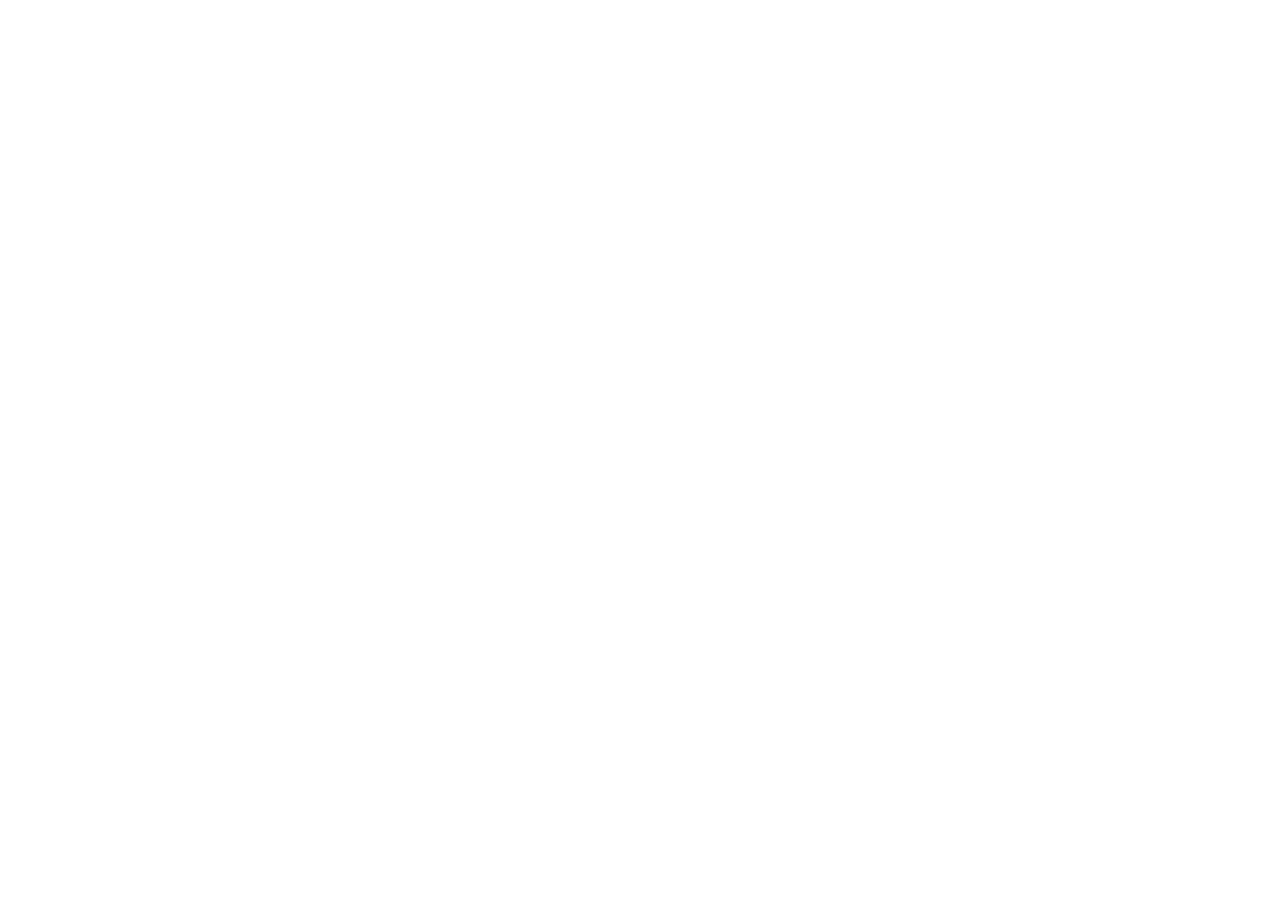
==== index.html @ ca3ecd58 "add index.html" ====
<!DOCTYPE html>
<html lang="ru">
<head>
    <meta charset="UTF-8">
    <meta http-equiv="X-UA-Compatible" content="IE=edge">
    <meta name="viewport" content="width=device-width, initial-scale=1.0">
    <title>Финальный проект</title>
</head>
<body>
    
</body>
</html>
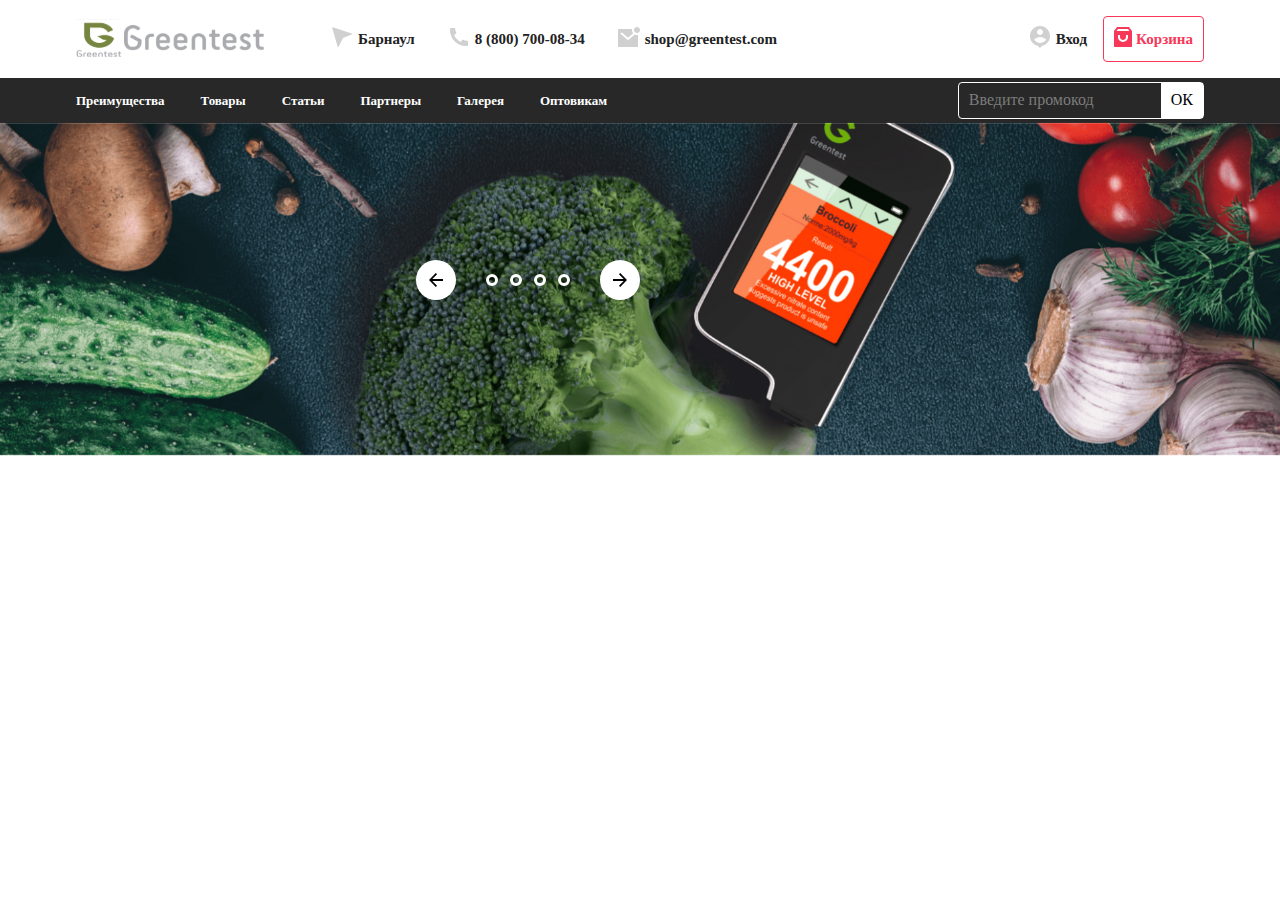
==== commit 1b351399: "create header, navbar and slider.added swaiper and normalize.css" ====
--- a/index.html
+++ b/index.html
@@ -1,12 +1,113 @@
 <!DOCTYPE html>
 <html lang="ru">
-<head>
-    <meta charset="UTF-8">
-    <meta http-equiv="X-UA-Compatible" content="IE=edge">
-    <meta name="viewport" content="width=device-width, initial-scale=1.0">
-    <title>Финальный проект</title>
-</head>
-<body>
-    
-</body>
+    <head>
+        <meta charset="UTF-8">
+        <meta http-equiv="X-UA-Compatible" content="IE=edge">
+        <meta name="viewport" content="width=device-width, initial-scale=1.0">
+        <title>Финальный проект</title>
+        <link rel="preconnect" href="https://fonts.googleapis.com">
+        <link rel="preconnect" href="https://fonts.gstatic.com" crossorigin>
+        <link href="https://fonts.googleapis.com/css2?family=Roboto&display=swap" rel="stylesheet">
+        <link rel="stylesheet" href="css/normalize.css">
+        <link rel="stylesheet" href="css/style.css">
+        <link rel="stylesheet" href="https://unpkg.com/swiper@8/swiper-bundle.min.css"/>
+    </head>
+    <body>
+        <header class="header">
+            <div class="container">
+                <div class="header__wrapper">
+                    <img src="/images/logo.svg" alt="logo" class="header__logo">
+                    <div class="contacts">
+                        <a href="#" class="location">
+                            <div class="location__box">
+                                <img src="/images/location-arrow.svg" alt="arrow" class="location__logo">
+                            </div>
+                            <p class="location__text">Барнаул</p>
+                        </a>
+                        <a href="tel:+78007000834" class="call">
+                            <div class="call__box">
+                                <img src="./images/phone.svg" alt="phone" class="call__logo">
+                            </div>
+                            <p class="call__text">8 (800) 700-08-34</p>
+                        </a>
+                        <a href="mailto:shop@greentest.com" class="mail">
+                            <div class="mail__box">
+                                <img src="/images/mail.svg" alt="mail" class="mail__logo">
+                            </div>
+                            <p class="mail__text">shop@greentest.com</p>
+                        </a>
+                    </div>
+                    <div class="header__inlet">
+                        <a href="#" class="header__login">
+                            <div class="header__box">
+                                <img src="/images/login.svg" alt="login" class="header__login-logo">
+                            </div>
+                            <p class="header__login-text">Вход</p>
+                        </a>
+                        <a href="#" class="header__basket">
+                            <div class="header__box">
+                                <img src="/images/basket.svg" alt="basket" class="header__basket-logo">
+                            </div>
+                            <p class="header__basket-text">Корзина</p>
+                        </a>
+                    </div>
+                </div>
+            </div>
+        </header>
+        <section class="navbar">
+            <div class="container">
+                <div class="navbar__wrapper">
+                    <div class="menu">
+                        <a href="#" class="menu__item">Преимущества</a>
+                        <a href="#" class="menu__item">Товары</a>
+                        <a href="#" class="menu__item">Статьи</a>
+                        <a href="#" class="menu__item">Партнеры</a>
+                        <a href="#" class="menu__item">Галерея</a>
+                        <a href="#" class="menu__item">Оптовикам</a>
+                    </div>
+                    <div class="promo">
+                        <input class="promo__input" name="promo" type="text" value="Введите промокод">
+                        <input class="promo__btn" name="ok" type="submit" value="ОК">
+                    </div>
+                </div>
+            </div>
+        </section>
+        <div class="slider swiper-container">
+            <div class="swiper-wrapper">
+                <div class="swiper-slide">
+                    <div class="slider__wrap">
+                        <img src="/pictures/slider1.jpg" alt="">
+                    </div>
+                </div>
+                <div class="swiper-slide">
+                    <div class="slider__wrap">
+                        <img src="/pictures/slider2.jpg" alt="">
+                    </div>
+                </div>
+                <div class="swiper-slide">
+                    <div class="slider__wrap">
+                        <img src="/pictures/slider3.jpg" alt="">
+                    </div>
+                </div>
+            </div>
+            <div class="slider__btn">
+                <div class="slider__btn-prev">
+                    <svg width="14" height="14" viewBox="0 0 14 14" fill="none" xmlns="http://www.w3.org/2000/svg">
+                    <path d="M3.3495 6.10003L8.043 1.27256L6.80575 0L0 7L6.80575 14L8.043 12.7274L3.3495 7.89997H14V6.10003H3.3495Z" fill="black"/>
+                    </svg>  
+                </div>
+                <div class="slider__position"></div>
+                <div class="slider__position"></div>
+                <div class="slider__position"></div>
+                <div class="slider__position"></div>
+                <div class="slider__btn-next">
+                    <svg width="14" height="14" viewBox="0 0 14 14" fill="none" xmlns="http://www.w3.org/2000/svg">
+                    <path d="M10.6505 6.10003L5.957 1.27256L7.19425 0L14 7L7.19425 14L5.957 12.7274L10.6505 7.89997H0V6.10003H10.6505Z" fill="black"/>
+                    </svg>   
+                </div>
+            </div> 
+        </div>
+        <script src="https://unpkg.com/swiper@8/swiper-bundle.min.js"></script>
+        <script src="js/script.js"></script>
+    </body>
 </html>--- a/css/style.css
+++ b/css/style.css
@@ -0,0 +1,261 @@
+*, ::after {
+  margin: 0;
+  padding: 0;
+  border: 0;
+  -webkit-box-sizing: border-box;
+          box-sizing: border-box;
+  list-style: none;
+  text-decoration: none;
+}
+
+body {
+  font-family: 'Open Sans';
+  max-width: 100%;
+}
+
+.container {
+  max-width: 1128px;
+  margin: 0 auto;
+}
+
+.header {
+  padding: 16px 0;
+}
+
+.header__wrapper {
+  display: -webkit-box;
+  display: -ms-flexbox;
+  display: flex;
+}
+
+.header__logo {
+  margin-right: 64px;
+}
+
+.header__inlet {
+  display: -webkit-box;
+  display: -ms-flexbox;
+  display: flex;
+  margin-left: auto;
+}
+
+.header__login {
+  margin-right: 16px;
+  display: -webkit-box;
+  display: -ms-flexbox;
+  display: flex;
+  -webkit-box-align: center;
+      -ms-flex-align: center;
+          align-items: center;
+}
+
+.header__basket {
+  padding: 10px;
+  display: -webkit-box;
+  display: -ms-flexbox;
+  display: flex;
+  -webkit-box-align: center;
+      -ms-flex-align: center;
+          align-items: center;
+  border: 1px solid #F73859;
+  border-radius: 4px;
+}
+
+.header__box {
+  margin-right: 4px;
+}
+
+.header__login-text {
+  font-size: 15px;
+  font-weight: 600;
+  line-height: 20px;
+  color: #222222;
+}
+
+.header__basket-text {
+  font-size: 15px;
+  font-weight: 600;
+  line-height: 20px;
+  color: #F73859;
+}
+
+.contacts {
+  display: -webkit-box;
+  display: -ms-flexbox;
+  display: flex;
+}
+
+.location {
+  display: -webkit-box;
+  display: -ms-flexbox;
+  display: flex;
+  -webkit-box-align: center;
+      -ms-flex-align: center;
+          align-items: center;
+}
+
+.location__box {
+  margin-right: 4px;
+}
+
+.location__text {
+  font-size: 15px;
+  font-weight: 600;
+  line-height: 20px;
+  color: #222222;
+}
+
+.call {
+  margin-left: 32px;
+  display: -webkit-box;
+  display: -ms-flexbox;
+  display: flex;
+  -webkit-box-align: center;
+      -ms-flex-align: center;
+          align-items: center;
+}
+
+.call__box {
+  margin-right: 4px;
+}
+
+.call__text {
+  font-size: 15px;
+  font-weight: 600;
+  line-height: 20px;
+  color: #222222;
+}
+
+.mail {
+  margin-left: 32px;
+  display: -webkit-box;
+  display: -ms-flexbox;
+  display: flex;
+  -webkit-box-align: center;
+      -ms-flex-align: center;
+          align-items: center;
+}
+
+.mail__box {
+  margin-right: 4px;
+}
+
+.mail__text {
+  font-size: 15px;
+  font-weight: 600;
+  line-height: 20px;
+  color: #222222;
+}
+
+.navbar {
+  padding: 4px 0;
+  background-color: #282828;
+}
+
+.navbar__wrapper {
+  display: -webkit-box;
+  display: -ms-flexbox;
+  display: flex;
+  -webkit-box-pack: justify;
+      -ms-flex-pack: justify;
+          justify-content: space-between;
+  -webkit-box-align: center;
+      -ms-flex-align: center;
+          align-items: center;
+}
+
+.menu__item {
+  margin-right: 32px;
+  font-size: 13px;
+  font-weight: 600;
+  line-height: 16px;
+  color: #FFFFFF;
+}
+
+.promo {
+  border: 1px solid #FFFFFF;
+  border-radius: 4px;
+}
+
+.promo__input {
+  padding: 8px 10px;
+  width: 198px;
+  color: #7C7C7C;
+  background-color: transparent;
+}
+
+.promo__btn {
+  padding: 8px 10px;
+  background-color: #FFFFFF;
+  cursor: pointer;
+}
+
+.slider__wrap {
+  height: 496px;
+  text-align: center;
+  position: relative;
+  z-index: 1;
+}
+
+.slider__wrap img {
+  max-width: 100%;
+  max-height: 100%;
+}
+
+.slider__btn {
+  position: absolute;
+  display: -webkit-box;
+  display: -ms-flexbox;
+  display: flex;
+  right: 50%;
+  bottom: 600px;
+  z-index: 2;
+  -webkit-box-align: center;
+      -ms-flex-align: center;
+          align-items: center;
+}
+
+.slider__position {
+  width: 12px;
+  height: 12px;
+  margin: 0 6px;
+  border-radius: 50px;
+  border: 3px solid #FFFFFF;
+}
+
+.slider__btn-prev {
+  margin-right: 24px;
+  width: 40px;
+  height: 40px;
+  background-color: #FFFFFF;
+  border-radius: 50px;
+  display: -webkit-box;
+  display: -ms-flexbox;
+  display: flex;
+  -webkit-box-pack: center;
+      -ms-flex-pack: center;
+          justify-content: center;
+  -webkit-box-align: center;
+      -ms-flex-align: center;
+          align-items: center;
+  cursor: pointer;
+}
+
+.slider__btn-next {
+  margin-left: 24px;
+  width: 40px;
+  height: 40px;
+  background-color: #FFFFFF;
+  border-radius: 50px;
+  display: -webkit-box;
+  display: -ms-flexbox;
+  display: flex;
+  -webkit-box-pack: center;
+      -ms-flex-pack: center;
+          justify-content: center;
+  -webkit-box-align: center;
+      -ms-flex-align: center;
+          align-items: center;
+  cursor: pointer;
+}
+/*# sourceMappingURL=style.css.map */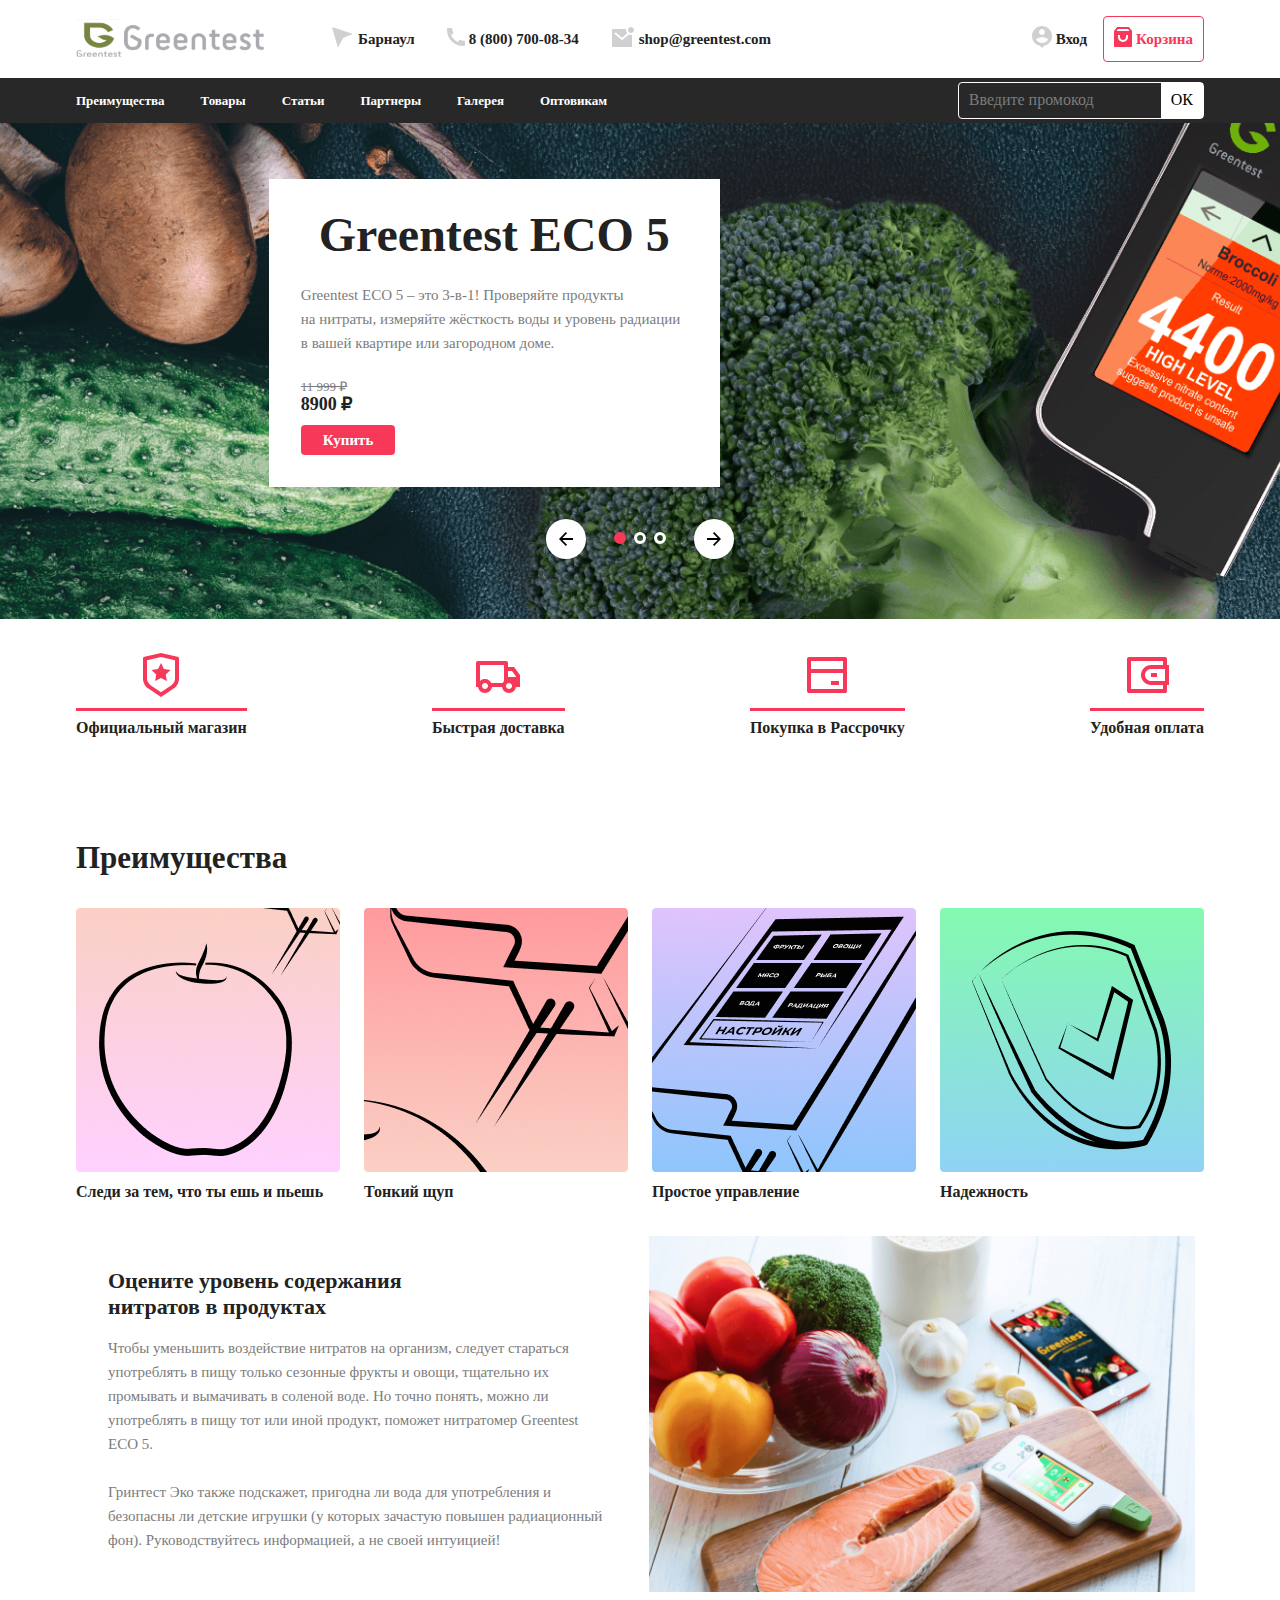
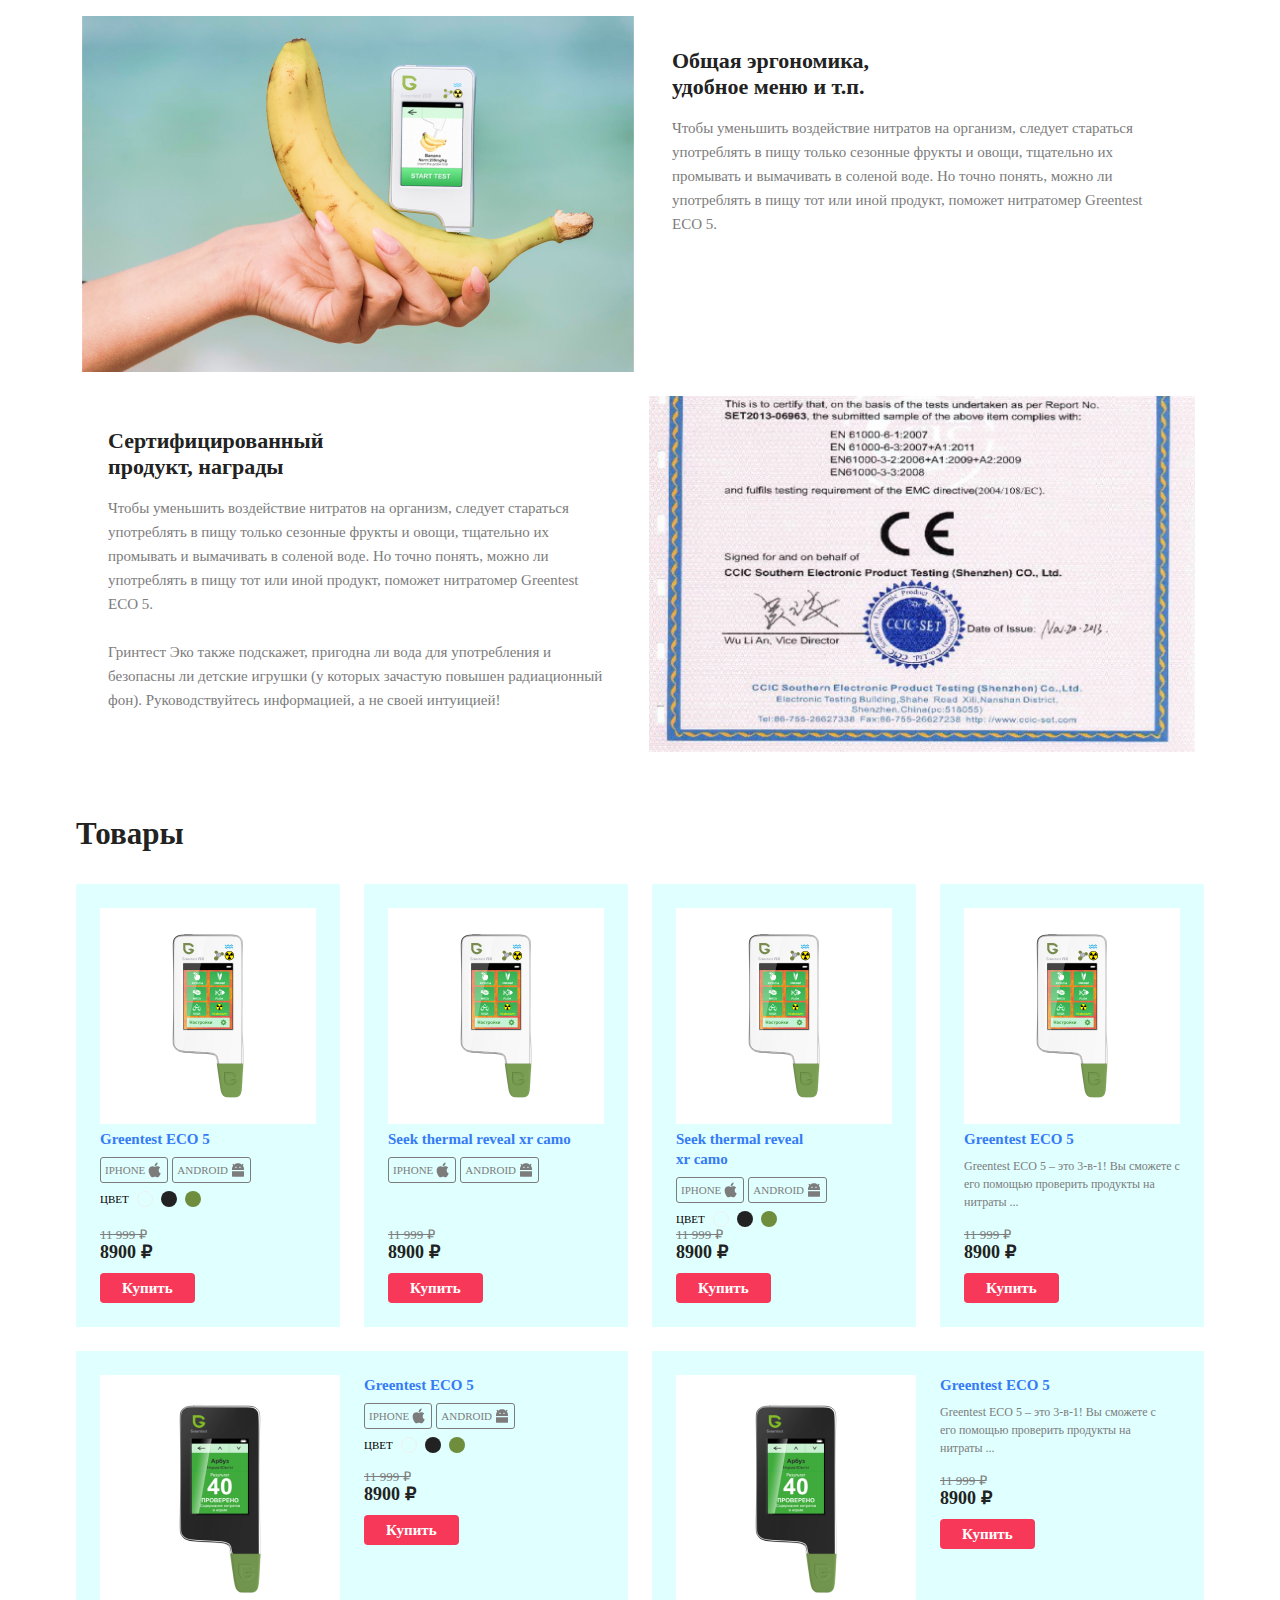
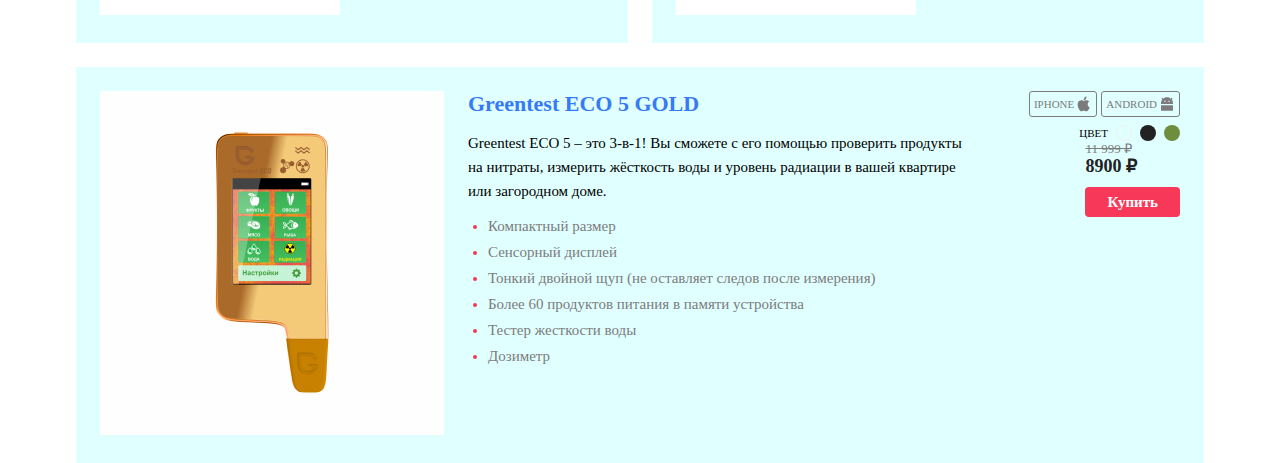
==== commit 7ece2f9c: "complite card product" ====
--- a/index.html
+++ b/index.html
@@ -9,70 +9,158 @@
         <link rel="preconnect" href="https://fonts.gstatic.com" crossorigin>
         <link href="https://fonts.googleapis.com/css2?family=Roboto&display=swap" rel="stylesheet">
         <link rel="stylesheet" href="css/normalize.css">
+        <link rel="stylesheet" href="https://unpkg.com/swiper@8/swiper-bundle.min.css"/>
         <link rel="stylesheet" href="css/style.css">
-        <link rel="stylesheet" href="https://unpkg.com/swiper@8/swiper-bundle.min.css"/>
     </head>
     <body>
         <header class="header">
-            <div class="container">
-                <div class="header__wrapper">
-                    <img src="/images/logo.svg" alt="logo" class="header__logo">
-                    <div class="contacts">
-                        <a href="#" class="location">
-                            <div class="location__box">
-                                <img src="/images/location-arrow.svg" alt="arrow" class="location__logo">
-                            </div>
-                            <p class="location__text">Барнаул</p>
-                        </a>
-                        <a href="tel:+78007000834" class="call">
-                            <div class="call__box">
-                                <img src="./images/phone.svg" alt="phone" class="call__logo">
-                            </div>
-                            <p class="call__text">8 (800) 700-08-34</p>
-                        </a>
-                        <a href="mailto:shop@greentest.com" class="mail">
-                            <div class="mail__box">
-                                <img src="/images/mail.svg" alt="mail" class="mail__logo">
-                            </div>
-                            <p class="mail__text">shop@greentest.com</p>
-                        </a>
-                    </div>
-                    <div class="header__inlet">
-                        <a href="#" class="header__login">
-                            <div class="header__box">
-                                <img src="/images/login.svg" alt="login" class="header__login-logo">
-                            </div>
-                            <p class="header__login-text">Вход</p>
-                        </a>
-                        <a href="#" class="header__basket">
-                            <div class="header__box">
-                                <img src="/images/basket.svg" alt="basket" class="header__basket-logo">
-                            </div>
-                            <p class="header__basket-text">Корзина</p>
-                        </a>
-                    </div>
-                </div>
-            </div>
+            <header class="header-desktop">
+                <div class="container">
+                    <div class="header-desktop__wrapper">
+                        <img src="/images/logo.svg" alt="logo" class="header-desktop__logo">
+                        <div class="contacts">
+                            <a href="#" class="location">
+                                <div class="location__box">
+                                    <svg width="24" height="24" viewBox="0 0 24 24" fill="none" xmlns="http://www.w3.org/2000/svg">
+                                        <path d="M2.89986 2.30005L21.7049 8.56805C21.8022 8.60031 21.8873 8.66172 21.9485 8.74395C22.0098 8.82618 22.0443 8.92526 22.0473 9.02775C22.0504 9.13025 22.0218 9.23121 21.9656 9.31694C21.9093 9.40268 21.8281 9.46904 21.7329 9.50705L12.9999 13L8.57486 21.85C8.52983 21.9402 8.45863 22.0146 8.37058 22.0635C8.28254 22.1125 8.18176 22.1337 8.08145 22.1244C7.98113 22.1151 7.88597 22.0758 7.80842 22.0114C7.73087 21.9471 7.67456 21.8609 7.64686 21.764L2.25986 2.91105C2.2349 2.82346 2.23435 2.73073 2.25824 2.64285C2.28214 2.55497 2.32959 2.47528 2.39546 2.4124C2.46133 2.34951 2.54313 2.30581 2.63202 2.28601C2.72091 2.26621 2.81352 2.27106 2.89986 2.30005Z" fill="#D0D0D0"/>
+                                    </svg>                                        
+                                </div>
+                                <p class="location__text">Барнаул</p>
+                            </a>
+                            <a href="tel:+78007000834" class="call">
+                                <div class="call__box">
+                                    <svg width="18" height="18" viewBox="0 0 18 18" fill="none" xmlns="http://www.w3.org/2000/svg">
+                                        <path d="M18 13.42V16.956C18.0001 17.2092 17.9042 17.453 17.7316 17.6382C17.559 17.8234 17.3226 17.9363 17.07 17.954C16.633 17.984 16.276 18 16 18C7.163 18 0 10.837 0 2C0 1.724 0.015 1.367 0.046 0.93C0.0637224 0.677444 0.176581 0.441011 0.361804 0.268409C0.547026 0.0958068 0.790823 -0.000114433 1.044 2.56579e-07H4.58C4.70404 -0.000125334 4.8237 0.045859 4.91573 0.12902C5.00776 0.212182 5.0656 0.326583 5.078 0.45C5.101 0.68 5.122 0.863 5.142 1.002C5.34073 2.38892 5.748 3.73783 6.35 5.003C6.445 5.203 6.383 5.442 6.203 5.57L4.045 7.112C5.36445 10.1865 7.81455 12.6365 10.889 13.956L12.429 11.802C12.4919 11.714 12.5838 11.6509 12.6885 11.6237C12.7932 11.5964 12.9042 11.6068 13.002 11.653C14.267 12.2539 15.6156 12.6601 17.002 12.858C17.141 12.878 17.324 12.9 17.552 12.922C17.6752 12.9346 17.7894 12.9926 17.8724 13.0846C17.9553 13.1766 18.0012 13.2961 18.001 13.42H18Z" fill="#D0D0D0"/>
+                                    </svg>
+                                </div>
+                                <p class="call__text">8 (800) 700-08-34</p>
+                            </a>
+                            <a href="mailto:shop@greentest.com" class="mail">
+                                <div class="mail__box">
+                                    <svg width="24" height="24" viewBox="0 0 24 24" fill="none" xmlns="http://www.w3.org/2000/svg">
+                                        <path d="M17.803 9.493C18.795 9.97613 19.9186 10.1192 21 9.9V21C21 21.2652 20.8946 21.5196 20.7071 21.7071C20.5196 21.8946 20.2652 22 20 22H2C1.73478 22 1.48043 21.8946 1.29289 21.7071C1.10536 21.5196 1 21.2652 1 21V5C1 4.73478 1.10536 4.48043 1.29289 4.29289C1.48043 4.10536 1.73478 4 2 4H15.1C15.034 4.323 15 4.658 15 5C14.9983 6.18805 15.4215 7.33756 16.193 8.241L11.061 12.683L4.647 7.238L3.353 8.762L11.073 15.317L17.803 9.493ZM20 8C19.606 8 19.2159 7.9224 18.8519 7.77164C18.488 7.62087 18.1573 7.3999 17.8787 7.12132C17.6001 6.84274 17.3791 6.51203 17.2284 6.14805C17.0776 5.78407 17 5.39397 17 5C17 4.60603 17.0776 4.21593 17.2284 3.85195C17.3791 3.48797 17.6001 3.15726 17.8787 2.87868C18.1573 2.6001 18.488 2.37913 18.8519 2.22836C19.2159 2.0776 19.606 2 20 2C20.7956 2 21.5587 2.31607 22.1213 2.87868C22.6839 3.44129 23 4.20435 23 5C23 5.79565 22.6839 6.55871 22.1213 7.12132C21.5587 7.68393 20.7956 8 20 8Z" fill="#D0D0D0"/>
+                                    </svg>                                        
+                                </div>
+                                <p class="mail__text">shop@greentest.com</p>
+                            </a>
+                        </div>
+                        <div class="header-desktop__inlet">
+                            <a href="#" class="header-desktop__login">
+                                <div class="header-desktop__box">
+                                    <svg width="20" height="22" viewBox="0 0 20 22" fill="none" xmlns="http://www.w3.org/2000/svg">
+                                        <path d="M12.256 19.744L10 22L7.744 19.744C3.31 18.72 0 14.744 0 10C0 4.48 4.48 0 10 0C15.52 0 20 4.48 20 10C20 14.744 16.69 18.72 12.256 19.744ZM4.023 13.416C5.491 15.606 7.695 17 10.16 17C12.624 17 14.829 15.607 16.296 13.416C14.6317 11.8606 12.4379 10.9968 10.16 11C7.88171 10.9966 5.68751 11.8604 4.023 13.416ZM10 9C10.7956 9 11.5587 8.68393 12.1213 8.12132C12.6839 7.55871 13 6.79565 13 6C13 5.20435 12.6839 4.44129 12.1213 3.87868C11.5587 3.31607 10.7956 3 10 3C9.20435 3 8.44129 3.31607 7.87868 3.87868C7.31607 4.44129 7 5.20435 7 6C7 6.79565 7.31607 7.55871 7.87868 8.12132C8.44129 8.68393 9.20435 9 10 9Z" fill="#D0D0D0"/>
+                                    </svg>                                        
+                                </div>
+                                <p class="header-desktop__login-text">Вход</p>
+                            </a>
+                            <a href="#" class="header-desktop__basket">
+                                <div class="header-desktop__box">
+                                    <svg width="18" height="20" viewBox="0 0 18 20" fill="none" xmlns="http://www.w3.org/2000/svg">
+                                        <path d="M3.5 0H14.5C14.6552 0 14.8084 0.036145 14.9472 0.105573C15.0861 0.175 15.2069 0.275804 15.3 0.4L18 4V19C18 19.2652 17.8946 19.5196 17.7071 19.7071C17.5196 19.8946 17.2652 20 17 20H1C0.734784 20 0.48043 19.8946 0.292893 19.7071C0.105357 19.5196 0 19.2652 0 19V4L2.7 0.4C2.79315 0.275804 2.91393 0.175 3.05279 0.105573C3.19164 0.036145 3.34475 0 3.5 0ZM15.5 4L14 2H4L2.5 4H15.5ZM6 8H4V10C4 11.3261 4.52678 12.5979 5.46447 13.5355C6.40215 14.4732 7.67392 15 9 15C10.3261 15 11.5979 14.4732 12.5355 13.5355C13.4732 12.5979 14 11.3261 14 10V8H12V10C12 10.7956 11.6839 11.5587 11.1213 12.1213C10.5587 12.6839 9.79565 13 9 13C8.20435 13 7.44129 12.6839 6.87868 12.1213C6.31607 11.5587 6 10.7956 6 10V8Z" fill="#F73859"/>
+                                    </svg>                                        
+                                </div>
+                                <p class="header-desktop__basket-text">Корзина</p>
+                            </a>
+                        </div>
+                    </div>
+                </div>
+            </header>
+            <header class="header-mobile">
+                <div class="container-mobile">
+                    <div class="header-mobile__wrapper">
+                        <div class="header-mobile__logo-wrap">
+                            <a href="#" class="burger-mobile menu-btn">
+                                <img src="/images/burger.svg" alt="burger" class="burger-mobile__img">
+                            </a>
+                            <img src="/images/logo.svg" alt="logo" class="header-mobile__logo">
+                        </div>
+                        <div class="header-mobile__inlet">
+                            <a href="#" class="header-mobile__login">
+                                <div class="header-mobile__box">
+                                    <img src="/images/login.svg" alt="login" class="header-mobile__login-logo">
+                                </div>
+                            </a>
+                            <a href="#" class="header-mobile__basket">
+                                <div class="header-mobile__box">
+                                    <svg width="18" height="20" viewBox="0 0 18 20" fill="none" xmlns="http://www.w3.org/2000/svg">
+                                        <path d="M3.5 0H14.5C14.6552 0 14.8084 0.036145 14.9472 0.105573C15.0861 0.175 15.2069 0.275804 15.3 0.4L18 4V19C18 19.2652 17.8946 19.5196 17.7071 19.7071C17.5196 19.8946 17.2652 20 17 20H1C0.734784 20 0.48043 19.8946 0.292893 19.7071C0.105357 19.5196 0 19.2652 0 19V4L2.7 0.4C2.79315 0.275804 2.91393 0.175 3.05279 0.105573C3.19164 0.036145 3.34475 0 3.5 0ZM15.5 4L14 2H4L2.5 4H15.5ZM6 8H4V10C4 11.3261 4.52678 12.5979 5.46447 13.5355C6.40215 14.4732 7.67392 15 9 15C10.3261 15 11.5979 14.4732 12.5355 13.5355C13.4732 12.5979 14 11.3261 14 10V8H12V10C12 10.7956 11.6839 11.5587 11.1213 12.1213C10.5587 12.6839 9.79565 13 9 13C8.20435 13 7.44129 12.6839 6.87868 12.1213C6.31607 11.5587 6 10.7956 6 10V8Z" fill="#F73859"/>
+                                    </svg>
+                                    <p class="header-mobile__basket-text">| 22</p>
+                                </div>
+                            </a>
+                        </div>
+                    </div>
+                </div>
+                <section class="menu-mobile">
+                    <div class="container-mobile">
+                        <div class="menu-mobile__wrapper">
+                            <a href="#" class="dagger-mobile menu-close-btn">
+                                <img src="/images/dagger.svg" alt="dagger" class="dagger-mobile__img">
+                            </a>
+                            <div class="menu-mobile__list">
+                                <a href="#" class="menu-mobile__item">Преимущества</a>
+                                <a href="#" class="menu-mobile__item">Товары</a>
+                                <a href="#" class="menu-mobile__item">Статьи</a>
+                                <a href="#" class="menu-mobile__item">Партнеры</a>
+                                <a href="#" class="menu-mobile__item">Галерея</a>
+                                <a href="#" class="menu-mobile__item">Оптовикам</a>
+                            </div>
+                            <div class="contacts-mobile">
+                                <a href="#" class="location-mobile">
+                                    <div class="location-mobile__box">
+                                        <img src="/images/location-arrow.svg" alt="arrow" class="location__logo">
+                                    </div>
+                                    <p class="location-mobile__text">Барнаул</p>
+                                </a>
+                                <a href="tel:+78007000834" class="call-mobile">
+                                    <div class="call-mobile__box">
+                                        <img src="./images/phone.svg" alt="phone" class="call__logo">
+                                    </div>
+                                    <p class="call-mobile__text">8 (800) 700-08-34</p>
+                                </a>
+                                <a href="mailto:shop@greentest.com" class="mail-mobile">
+                                    <div class="mail-mobile__box">
+                                        <img src="/images/mail.svg" alt="mail" class="mail__logo">
+                                    </div>
+                                    <p class="mail-mobile__text">shop@greentest.com</p>
+                                </a>
+                            </div>
+                        </div>
+                    </div>
+                </section>
+            </header>
         </header>
         <section class="navbar">
-            <div class="container">
-                <div class="navbar__wrapper">
-                    <div class="menu">
-                        <a href="#" class="menu__item">Преимущества</a>
-                        <a href="#" class="menu__item">Товары</a>
-                        <a href="#" class="menu__item">Статьи</a>
-                        <a href="#" class="menu__item">Партнеры</a>
-                        <a href="#" class="menu__item">Галерея</a>
-                        <a href="#" class="menu__item">Оптовикам</a>
-                    </div>
-                    <div class="promo">
-                        <input class="promo__input" name="promo" type="text" value="Введите промокод">
-                        <input class="promo__btn" name="ok" type="submit" value="ОК">
-                    </div>
-                </div>
-            </div>
+            <section class="navbar-desktop">
+                <div class="container">
+                    <div class="navbar-desktop__wrapper">
+                        <div class="menu">
+                            <a href="#" class="menu-desktop__item">Преимущества</a>
+                            <a href="#" class="menu-desktop__item">Товары</a>
+                            <a href="#" class="menu-desktop__item">Статьи</a>
+                            <a href="#" class="menu-desktop__item">Партнеры</a>
+                            <a href="#" class="menu-desktop__item">Галерея</a>
+                            <a href="#" class="menu-desktop__item">Оптовикам</a>
+                        </div>
+                        <div class="promo-desktop">
+                            <input class="promo-desktop__input" name="promo" type="text" value="Введите промокод">
+                            <input class="promo-desktop__btn" name="ok" type="submit" value="ОК">
+                        </div>
+                    </div>
+                </div>
+            </section>
+            <section class="navbar-mobile">
+                <div class="container-mobile">
+                    <div class="navbar-mobile__wrapper">
+                        <div class="promo-mobile">
+                            <input class="promo-mobile__input" name="promo" type="text" value="Введите промокод">
+                            <input class="promo-mobile__btn" name="ok" type="submit" value="ОК">
+                        </div>
+                    </div>
+                </div>
+            </section>
         </section>
-        <div class="slider swiper-container">
+        <div class="slider swiper">
             <div class="swiper-wrapper">
                 <div class="swiper-slide">
                     <div class="slider__wrap">
@@ -81,14 +169,21 @@
                 </div>
                 <div class="swiper-slide">
                     <div class="slider__wrap">
-                        <img src="/pictures/slider2.jpg" alt="">
+                        <img src="/pictures/slider22.jpg" alt="">
                     </div>
                 </div>
                 <div class="swiper-slide">
                     <div class="slider__wrap">
-                        <img src="/pictures/slider3.jpg" alt="">
-                    </div>
-                </div>
+                        <img src="/pictures/slider32.jpg" alt="">
+                    </div>
+                </div>
+            </div>
+            <div class="slider__promo">
+                <h2 class="slider__title">Greentest ECO 5</h2>
+                <p class="slider__text">Greentest ECO 5 – это 3-в-1! Проверяйте продукты<br>на нитраты, измеряйте жёсткость воды и уровень радиации в вашей квартире или загородном доме.</p>
+                <p class="discount">11 999 ₽ </p>
+                <p class="price">8900 ₽</p>
+                <button class="btn__buy btn__buy-left">Купить</button>
             </div>
             <div class="slider__btn">
                 <div class="slider__btn-prev">
@@ -96,10 +191,7 @@
                     <path d="M3.3495 6.10003L8.043 1.27256L6.80575 0L0 7L6.80575 14L8.043 12.7274L3.3495 7.89997H14V6.10003H3.3495Z" fill="black"/>
                     </svg>  
                 </div>
-                <div class="slider__position"></div>
-                <div class="slider__position"></div>
-                <div class="slider__position"></div>
-                <div class="slider__position"></div>
+                <div class="swiper-pagination"></div>
                 <div class="slider__btn-next">
                     <svg width="14" height="14" viewBox="0 0 14 14" fill="none" xmlns="http://www.w3.org/2000/svg">
                     <path d="M10.6505 6.10003L5.957 1.27256L7.19425 0L14 7L7.19425 14L5.957 12.7274L10.6505 7.89997H0V6.10003H10.6505Z" fill="black"/>
@@ -107,6 +199,298 @@
                 </div>
             </div> 
         </div>
+        <section class="describe">
+            <div class="container">
+                <div class="describe__list">
+                    <a href="#" class="describe__link">
+                        <svg class="describe__img" width="48" height="48" viewBox="0 0 48 48" fill="none" xmlns="http://www.w3.org/2000/svg">
+                            <path d="M10 9.208V27.578C10 28.8949 10.3251 30.1915 10.9465 31.3526C11.5679 32.5137 12.4663 33.5034 13.562 34.234L24 41.194L34.438 34.234C35.5334 33.5036 36.4316 32.5142 37.053 31.3535C37.6744 30.1927 37.9996 28.8966 38 27.58V9.208L24 6.1L10 9.208ZM7.566 5.652L24 2L40.434 5.652C40.8781 5.75073 41.2753 5.99793 41.56 6.35281C41.8447 6.70769 41.9999 7.14903 42 7.604V27.578C41.9999 29.5535 41.512 31.4984 40.5798 33.24C39.6475 34.9817 38.2997 36.4663 36.656 37.562L24 46L11.344 37.562C9.70055 36.4665 8.35292 34.9822 7.4207 33.2409C6.48847 31.4996 6.00047 29.5551 6 27.58V7.604C6.00008 7.14903 6.15528 6.70769 6.43998 6.35281C6.72468 5.99793 7.12187 5.75073 7.566 5.652V5.652ZM24 27L18.122 30.09L19.244 23.546L14.49 18.91L21.062 17.954L24 12L26.94 17.954L33.51 18.91L28.756 23.546L29.876 30.09L24 27Z" fill="#F73859"/>
+                            </svg>
+                        <p class="describe__text">Официальный магазин</p>
+                    </a>
+                    <a href="#" class="describe__link">
+                        <svg class="describe__img" width="48" height="48" viewBox="0 0 48 48" fill="none" xmlns="http://www.w3.org/2000/svg">
+                            <path d="M17.93 36C17.6922 37.6686 16.8604 39.1954 15.5874 40.2999C14.3143 41.4044 12.6854 42.0125 11 42.0125C9.31456 42.0125 7.68571 41.4044 6.41264 40.2999C5.13957 39.1954 4.30776 37.6686 4.07 36H2V12C2 11.4696 2.21071 10.9609 2.58579 10.5858C2.96086 10.2107 3.46957 10 4 10H32C32.5304 10 33.0391 10.2107 33.4142 10.5858C33.7893 10.9609 34 11.4696 34 12V16H40L46 24.112V36H41.93C41.6922 37.6686 40.8604 39.1954 39.5874 40.2999C38.3143 41.4044 36.6854 42.0125 35 42.0125C33.3146 42.0125 31.6857 41.4044 30.4126 40.2999C29.1396 39.1954 28.3078 37.6686 28.07 36H17.93ZM30 14H6V30.1C6.78912 29.2944 7.7612 28.6914 8.83351 28.3422C9.90581 27.9931 11.0466 27.9082 12.1588 28.0948C13.2709 28.2814 14.3215 28.7339 15.2212 29.4138C16.1209 30.0937 16.843 30.981 17.326 32H28.674C29.01 31.294 29.46 30.652 30 30.1V14ZM34 26H42V25.43L37.984 20H34V26ZM35 38C35.7959 38 36.5592 37.6838 37.122 37.121C37.6848 36.5582 38.001 35.7949 38.001 34.999C38.001 34.2031 37.6848 33.4398 37.122 32.877C36.5592 32.3142 35.7959 31.998 35 31.998C34.2041 31.998 33.4408 32.3142 32.878 32.877C32.3152 33.4398 31.999 34.2031 31.999 34.999C31.999 35.7949 32.3152 36.5582 32.878 37.121C33.4408 37.6838 34.2041 38 35 38ZM14 35C14 34.606 13.9224 34.2159 13.7716 33.8519C13.6209 33.488 13.3999 33.1573 13.1213 32.8787C12.8427 32.6001 12.512 32.3791 12.1481 32.2284C11.7841 32.0776 11.394 32 11 32C10.606 32 10.2159 32.0776 9.85195 32.2284C9.48797 32.3791 9.15726 32.6001 8.87868 32.8787C8.6001 33.1573 8.37913 33.488 8.22836 33.8519C8.0776 34.2159 8 34.606 8 35C8 35.7956 8.31607 36.5587 8.87868 37.1213C9.44129 37.6839 10.2044 38 11 38C11.7956 38 12.5587 37.6839 13.1213 37.1213C13.6839 36.5587 14 35.7956 14 35Z" fill="#F73859"/>
+                            </svg>
+                        <p class="describe__text">Быстрая доставка</p>
+                    </a>
+                    <a href="#" class="describe__link">
+                        <svg class="describe__img" width="48" height="48" viewBox="0 0 48 48" fill="none" xmlns="http://www.w3.org/2000/svg">
+                            <path d="M6 6H42C42.5304 6 43.0391 6.21071 43.4142 6.58579C43.7893 6.96086 44 7.46957 44 8V40C44 40.5304 43.7893 41.0391 43.4142 41.4142C43.0391 41.7893 42.5304 42 42 42H6C5.46957 42 4.96086 41.7893 4.58579 41.4142C4.21071 41.0391 4 40.5304 4 40V8C4 7.46957 4.21071 6.96086 4.58579 6.58579C4.96086 6.21071 5.46957 6 6 6V6ZM40 22H8V38H40V22ZM40 18V10H8V18H40ZM28 30H36V34H28V30Z" fill="#F73859"/>
+                            </svg>
+                        <p class="describe__text">Покупка в Рассрочку</p>
+                    </a>
+                    <a href="#" class="describe__link">
+                        <svg class="describe__img" width="48" height="48" viewBox="0 0 48 48" fill="none" xmlns="http://www.w3.org/2000/svg">
+                            <path d="M44 14H46V34H44V40C44 40.5304 43.7893 41.0391 43.4142 41.4142C43.0391 41.7893 42.5304 42 42 42H6C5.46957 42 4.96086 41.7893 4.58579 41.4142C4.21071 41.0391 4 40.5304 4 40V8C4 7.46957 4.21071 6.96086 4.58579 6.58579C4.96086 6.21071 5.46957 6 6 6H42C42.5304 6 43.0391 6.21071 43.4142 6.58579C43.7893 6.96086 44 7.46957 44 8V14ZM40 34H28C25.3478 34 22.8043 32.9464 20.9289 31.0711C19.0536 29.1957 18 26.6522 18 24C18 21.3478 19.0536 18.8043 20.9289 16.9289C22.8043 15.0536 25.3478 14 28 14H40V10H8V38H40V34ZM42 30V18H28C26.4087 18 24.8826 18.6321 23.7574 19.7574C22.6321 20.8826 22 22.4087 22 24C22 25.5913 22.6321 27.1174 23.7574 28.2426C24.8826 29.3679 26.4087 30 28 30H42ZM28 22H34V26H28V22Z" fill="#F73859"/>
+                            </svg>
+                        <p class="describe__text">Удобная оплата</p>
+                    </a>
+                </div>
+            </div>
+        </section>
+         <section class="advantages">
+             <div class="container">
+                 <h2 class="title-content">Преимущества</h2>
+                 <div class="ware">
+                    <a href="#" class="ware__item"> 
+                         <div class="ware__img-box">
+                             <img src="/pictures/ware1.jpg" alt="watch your food" class="ware__img">
+                         </div>
+                         <p class="ware__text">Следи за тем, что ты ешь и пьешь</p>
+                    </a>
+                    <a href="#" class="ware__item">
+                         <div class="ware__img-box">
+                             <img src="/pictures/ware2.jpg" alt="probe" class="ware__img">
+                         </div>
+                         <p class="ware__text">Тонкий щуп</p>
+                    </a>
+                    <a href="#" class="ware__item">
+                         <div class="ware__img-box">
+                             <img src="/pictures/ware3.jpg" alt="simple operation" class="ware__img">
+                         </div>
+                         <p class="ware__text">Простое управление</p>
+                    </a>
+                    <a href="#" class="ware__item">
+                         <div class="ware__img-box">
+                             <img src="/pictures/ware4.jpg" alt="reliability" class="ware__img">
+                         </div>
+                         <p class="ware__text">Надежность</p>
+                    </a>
+                 </div>
+                 <div class="advantages__wrap">
+                     <div class="advantages__text-box">
+                         <h3 class="advantages__title">Оцените уровень содержания<br>нитратов в продуктах</h3>
+                         <p class="advantages__text">Чтобы уменьшить воздействие нитратов на организм, следует стараться употреблять в пищу только сезонные фрукты и овощи, тщательно их промывать и вымачивать в соленой воде. Но точно понять, можно ли употреблять в пищу тот или иной продукт, поможет нитратомер Greentest ECO 5.
+                            <br><br>Гринтест Эко также подскажет, пригодна ли вода для употребления и безопасны ли детские игрушки (у которых зачастую повышен радиационный фон). Руководствуйтесь информацией, а не своей интуицией!
+                         </p>
+                     </div>
+                     <div class="advantages__img-box">
+                         <img src="/pictures/advantages-img1.jpg" alt="" class="advantages__img">
+                     </div>
+                 </div>
+                 <div class="advantages__wrap">
+                    <div class="advantages__img-box">
+                        <img src="/pictures/advantages-img2.jpg" alt="" class="advantages__img">
+                    </div>
+                    <div class="advantages__text-box">
+                         <h3 class="advantages__title">Общая эргономика,<br>удобное меню и т.п.</h3>
+                         <p class="advantages__text">Чтобы уменьшить воздействие нитратов на организм, следует стараться употреблять в пищу только сезонные фрукты и овощи, тщательно их промывать и вымачивать в соленой воде. Но точно понять, можно ли употреблять в пищу тот или иной продукт, поможет нитратомер Greentest ECO 5.</p>
+                     </div>
+                 </div>
+                 <div class="advantages__wrap">
+                     <div class="advantages__text-box">
+                         <h3 class="advantages__title">Сертифицированный<br>продукт, награды</h3>
+                         <p class="advantages__text">Чтобы уменьшить воздействие нитратов на организм, следует стараться употреблять в пищу только сезонные фрукты и овощи, тщательно их промывать и вымачивать в соленой воде. Но точно понять, можно ли употреблять в пищу тот или иной продукт, поможет нитратомер Greentest ECO 5.
+                            <br><br>Гринтест Эко также подскажет, пригодна ли вода для употребления и безопасны ли детские игрушки (у которых зачастую повышен радиационный фон). Руководствуйтесь информацией, а не своей интуицией!
+                         </p>
+                     </div>
+                     <div class="advantages__img-box">
+                        <img src="/pictures/advantages-img3.jpg" alt="" class="advantages__img">
+                    </div>
+                 </div>
+             </div>
+         </section>
+         <section class="product">
+            <div class="container">
+                <h2 class="title-content">Товары</h2>
+                <div class="product__box">
+                    <div class="product__wrap product__small">
+                        <div class="product__img-box">
+                            <img src="/pictures/product1.jpg" alt="greentest" class="product__img">
+                        </div>
+                        <h3 class="product__title">Greentest ECO 5</h3>
+                        <div class="product__applications">
+                            <a href="#" class="btn-iphone">
+                                <p class="btn-iphone__text">IPHONE</p>
+                                <svg width="16" height="16" viewBox="0 0 16 16" fill="none" xmlns="http://www.w3.org/2000/svg">
+                                    <path d="M7.74937 4.81441C7.16537 4.81441 6.26137 4.15041 5.30937 4.17441C4.05337 4.19041 2.90137 4.90241 2.25337 6.03041C0.949374 8.29441 1.91737 11.6384 3.18937 13.4784C3.81337 14.3744 4.54937 15.3824 5.52537 15.3504C6.46137 15.3104 6.81337 14.7424 7.94937 14.7424C9.07737 14.7424 9.39737 15.3504 10.3894 15.3264C11.3974 15.3104 12.0374 14.4144 12.6534 13.5104C13.3654 12.4704 13.6614 11.4624 13.6774 11.4064C13.6534 11.3984 11.7174 10.6544 11.6934 8.41441C11.6774 6.54241 13.2214 5.64641 13.2934 5.60641C12.4134 4.31841 11.0614 4.17441 10.5894 4.14241C9.35737 4.04641 8.32537 4.81441 7.74937 4.81441ZM9.82937 2.92641C10.3494 2.30241 10.6934 1.43041 10.5974 0.566406C9.85337 0.598406 8.95737 1.06241 8.42137 1.68641C7.94137 2.23841 7.52537 3.12641 7.63737 3.97441C8.46137 4.03841 9.30937 3.55041 9.82937 2.92641Z" fill="#7C7C7C"/>
+                                    </svg>      
+                            </a>
+                            <a href="#" class="btn-android">
+                                <p class="btn-android__text">ANDROID</p>
+                                <svg width="16" height="16" viewBox="0 0 16 16" fill="none" xmlns="http://www.w3.org/2000/svg">
+                                    <path d="M4.25467 2.6455C5.31716 1.79421 6.63854 1.33133 8 1.3335C9.41667 1.3335 10.7187 1.82417 11.7453 2.6455L12.714 1.67684L13.6567 2.6195L12.688 3.58817C13.5393 4.65067 14.0022 5.97204 14 7.3335V8.00017H2V7.3335C2 5.91684 2.49067 4.61484 3.312 3.58817L2.34333 2.62017L3.286 1.6775L4.25467 2.64617V2.6455ZM2 9.3335H14V14.0002C14 14.177 13.9298 14.3466 13.8047 14.4716C13.6797 14.5966 13.5101 14.6668 13.3333 14.6668H2.66667C2.48986 14.6668 2.32029 14.5966 2.19526 14.4716C2.07024 14.3466 2 14.177 2 14.0002V9.3335ZM6 6.00017C6.17681 6.00017 6.34638 5.92993 6.4714 5.80491C6.59643 5.67988 6.66667 5.51031 6.66667 5.3335C6.66667 5.15669 6.59643 4.98712 6.4714 4.8621C6.34638 4.73708 6.17681 4.66684 6 4.66684C5.82319 4.66684 5.65362 4.73708 5.5286 4.8621C5.40357 4.98712 5.33333 5.15669 5.33333 5.3335C5.33333 5.51031 5.40357 5.67988 5.5286 5.80491C5.65362 5.92993 5.82319 6.00017 6 6.00017ZM10 6.00017C10.1768 6.00017 10.3464 5.92993 10.4714 5.80491C10.5964 5.67988 10.6667 5.51031 10.6667 5.3335C10.6667 5.15669 10.5964 4.98712 10.4714 4.8621C10.3464 4.73708 10.1768 4.66684 10 4.66684C9.82319 4.66684 9.65362 4.73708 9.5286 4.8621C9.40357 4.98712 9.33333 5.15669 9.33333 5.3335C9.33333 5.51031 9.40357 5.67988 9.5286 5.80491C9.65362 5.92993 9.82319 6.00017 10 6.00017Z" fill="#7C7C7C"/>
+                                    </svg>                            
+                            </a>
+                        </div>
+                        <div class="product__colors">
+                            <p class="product__colors-text">ЦВЕТ</p>
+                            <a href="#" class="product__white"></a>
+                            <a href="#" class="product__black"></a>
+                            <a href="#" class="product__green"></a>
+                        </div>
+                        <div class="product__buy">
+                                <p class="discount">11 999 ₽ </p>
+                                <p class="price">8900 ₽</p>
+                                <button class="btn__buy">Купить</button>
+                        </div>
+                    </div>
+                    <div class="product__wrap product__small">
+                        <div class="product__img-box">
+                            <img src="/pictures/product1.jpg" alt="greentest" class="product__img">
+                        </div>
+                        <h3 class="product__title">Seek thermal reveal xr camo</h3>
+                        <div class="product__applications">
+                            <a href="#" class="btn-iphone">
+                                <p class="btn-iphone__text">IPHONE</p>
+                                <svg width="16" height="16" viewBox="0 0 16 16" fill="none" xmlns="http://www.w3.org/2000/svg">
+                                    <path d="M7.74937 4.81441C7.16537 4.81441 6.26137 4.15041 5.30937 4.17441C4.05337 4.19041 2.90137 4.90241 2.25337 6.03041C0.949374 8.29441 1.91737 11.6384 3.18937 13.4784C3.81337 14.3744 4.54937 15.3824 5.52537 15.3504C6.46137 15.3104 6.81337 14.7424 7.94937 14.7424C9.07737 14.7424 9.39737 15.3504 10.3894 15.3264C11.3974 15.3104 12.0374 14.4144 12.6534 13.5104C13.3654 12.4704 13.6614 11.4624 13.6774 11.4064C13.6534 11.3984 11.7174 10.6544 11.6934 8.41441C11.6774 6.54241 13.2214 5.64641 13.2934 5.60641C12.4134 4.31841 11.0614 4.17441 10.5894 4.14241C9.35737 4.04641 8.32537 4.81441 7.74937 4.81441ZM9.82937 2.92641C10.3494 2.30241 10.6934 1.43041 10.5974 0.566406C9.85337 0.598406 8.95737 1.06241 8.42137 1.68641C7.94137 2.23841 7.52537 3.12641 7.63737 3.97441C8.46137 4.03841 9.30937 3.55041 9.82937 2.92641Z" fill="#7C7C7C"/>
+                                    </svg>      
+                            </a>
+                            <a href="#" class="btn-android">
+                                <p class="btn-android__text">ANDROID</p>
+                                <svg width="16" height="16" viewBox="0 0 16 16" fill="none" xmlns="http://www.w3.org/2000/svg">
+                                    <path d="M4.25467 2.6455C5.31716 1.79421 6.63854 1.33133 8 1.3335C9.41667 1.3335 10.7187 1.82417 11.7453 2.6455L12.714 1.67684L13.6567 2.6195L12.688 3.58817C13.5393 4.65067 14.0022 5.97204 14 7.3335V8.00017H2V7.3335C2 5.91684 2.49067 4.61484 3.312 3.58817L2.34333 2.62017L3.286 1.6775L4.25467 2.64617V2.6455ZM2 9.3335H14V14.0002C14 14.177 13.9298 14.3466 13.8047 14.4716C13.6797 14.5966 13.5101 14.6668 13.3333 14.6668H2.66667C2.48986 14.6668 2.32029 14.5966 2.19526 14.4716C2.07024 14.3466 2 14.177 2 14.0002V9.3335ZM6 6.00017C6.17681 6.00017 6.34638 5.92993 6.4714 5.80491C6.59643 5.67988 6.66667 5.51031 6.66667 5.3335C6.66667 5.15669 6.59643 4.98712 6.4714 4.8621C6.34638 4.73708 6.17681 4.66684 6 4.66684C5.82319 4.66684 5.65362 4.73708 5.5286 4.8621C5.40357 4.98712 5.33333 5.15669 5.33333 5.3335C5.33333 5.51031 5.40357 5.67988 5.5286 5.80491C5.65362 5.92993 5.82319 6.00017 6 6.00017ZM10 6.00017C10.1768 6.00017 10.3464 5.92993 10.4714 5.80491C10.5964 5.67988 10.6667 5.51031 10.6667 5.3335C10.6667 5.15669 10.5964 4.98712 10.4714 4.8621C10.3464 4.73708 10.1768 4.66684 10 4.66684C9.82319 4.66684 9.65362 4.73708 9.5286 4.8621C9.40357 4.98712 9.33333 5.15669 9.33333 5.3335C9.33333 5.51031 9.40357 5.67988 9.5286 5.80491C9.65362 5.92993 9.82319 6.00017 10 6.00017Z" fill="#7C7C7C"/>
+                                    </svg>                            
+                            </a>
+                        </div>
+                        <div class="product__buy">
+                                <p class="discount">11 999 ₽ </p>
+                                <p class="price">8900 ₽</p>
+                                <button class="btn__buy">Купить</button>
+                        </div>
+                    </div>
+                    <div class="product__wrap product__small">
+                        <div class="product__img-box">
+                            <img src="/pictures/product1.jpg" alt="greentest" class="product__img">
+                        </div>
+                        <h3 class="product__title">Seek thermal reveal<br>xr camo</h3>
+                        <div class="product__applications">
+                            <a href="#" class="btn-iphone">
+                                <p class="btn-iphone__text">IPHONE</p>
+                                <svg width="16" height="16" viewBox="0 0 16 16" fill="none" xmlns="http://www.w3.org/2000/svg">
+                                    <path d="M7.74937 4.81441C7.16537 4.81441 6.26137 4.15041 5.30937 4.17441C4.05337 4.19041 2.90137 4.90241 2.25337 6.03041C0.949374 8.29441 1.91737 11.6384 3.18937 13.4784C3.81337 14.3744 4.54937 15.3824 5.52537 15.3504C6.46137 15.3104 6.81337 14.7424 7.94937 14.7424C9.07737 14.7424 9.39737 15.3504 10.3894 15.3264C11.3974 15.3104 12.0374 14.4144 12.6534 13.5104C13.3654 12.4704 13.6614 11.4624 13.6774 11.4064C13.6534 11.3984 11.7174 10.6544 11.6934 8.41441C11.6774 6.54241 13.2214 5.64641 13.2934 5.60641C12.4134 4.31841 11.0614 4.17441 10.5894 4.14241C9.35737 4.04641 8.32537 4.81441 7.74937 4.81441ZM9.82937 2.92641C10.3494 2.30241 10.6934 1.43041 10.5974 0.566406C9.85337 0.598406 8.95737 1.06241 8.42137 1.68641C7.94137 2.23841 7.52537 3.12641 7.63737 3.97441C8.46137 4.03841 9.30937 3.55041 9.82937 2.92641Z" fill="#7C7C7C"/>
+                                    </svg>      
+                            </a>
+                            <a href="#" class="btn-android">
+                                <p class="btn-android__text">ANDROID</p>
+                                <svg width="16" height="16" viewBox="0 0 16 16" fill="none" xmlns="http://www.w3.org/2000/svg">
+                                    <path d="M4.25467 2.6455C5.31716 1.79421 6.63854 1.33133 8 1.3335C9.41667 1.3335 10.7187 1.82417 11.7453 2.6455L12.714 1.67684L13.6567 2.6195L12.688 3.58817C13.5393 4.65067 14.0022 5.97204 14 7.3335V8.00017H2V7.3335C2 5.91684 2.49067 4.61484 3.312 3.58817L2.34333 2.62017L3.286 1.6775L4.25467 2.64617V2.6455ZM2 9.3335H14V14.0002C14 14.177 13.9298 14.3466 13.8047 14.4716C13.6797 14.5966 13.5101 14.6668 13.3333 14.6668H2.66667C2.48986 14.6668 2.32029 14.5966 2.19526 14.4716C2.07024 14.3466 2 14.177 2 14.0002V9.3335ZM6 6.00017C6.17681 6.00017 6.34638 5.92993 6.4714 5.80491C6.59643 5.67988 6.66667 5.51031 6.66667 5.3335C6.66667 5.15669 6.59643 4.98712 6.4714 4.8621C6.34638 4.73708 6.17681 4.66684 6 4.66684C5.82319 4.66684 5.65362 4.73708 5.5286 4.8621C5.40357 4.98712 5.33333 5.15669 5.33333 5.3335C5.33333 5.51031 5.40357 5.67988 5.5286 5.80491C5.65362 5.92993 5.82319 6.00017 6 6.00017ZM10 6.00017C10.1768 6.00017 10.3464 5.92993 10.4714 5.80491C10.5964 5.67988 10.6667 5.51031 10.6667 5.3335C10.6667 5.15669 10.5964 4.98712 10.4714 4.8621C10.3464 4.73708 10.1768 4.66684 10 4.66684C9.82319 4.66684 9.65362 4.73708 9.5286 4.8621C9.40357 4.98712 9.33333 5.15669 9.33333 5.3335C9.33333 5.51031 9.40357 5.67988 9.5286 5.80491C9.65362 5.92993 9.82319 6.00017 10 6.00017Z" fill="#7C7C7C"/>
+                                    </svg>                            
+                            </a>
+                        </div>
+                        <div class="product__colors">
+                            <p class="product__colors-text">ЦВЕТ</p>
+                            <a href="#" class="product__white"></a>
+                            <a href="#" class="product__black"></a>
+                            <a href="#" class="product__green"></a>
+                        </div>
+                        <div class="product__buy">
+                                <p class="discount">11 999 ₽ </p>
+                                <p class="price">8900 ₽</p>
+                                <button class="btn__buy">Купить</button>
+                        </div>
+                    </div>
+                    <div class="product__wrap product__small">
+                        <div class="product__img-box">
+                            <img src="/pictures/product1.jpg" alt="greentest" class="product__img">
+                        </div>
+                            <h3 class="product__title">Greentest ECO 5</h3>
+                            <p class="product__text">Greentest ECO 5 – это 3-в-1! Вы сможете с его помощью проверить продукты на нитраты ...</p>
+                        <div class="product__buy">
+                                <p class="discount">11 999 ₽ </p>
+                                <p class="price">8900 ₽</p>
+                                <button class="btn__buy">Купить</button>
+                        </div>
+                    </div>
+                </div>
+                <div class="product__box">
+                    <div class="product__wrap product__medium">
+                        <div class="product__img-box">
+                            <img src="/pictures/product2.jpg" alt="greentest" class="product__img">
+                        </div>
+                        <div class="product__box-right">
+                            <h3 class="product__title">Greentest ECO 5</h3>
+                            <div class="product__applications">
+                                <a href="#" class="btn-iphone">
+                                    <p class="btn-iphone__text">IPHONE</p>
+                                    <svg width="16" height="16" viewBox="0 0 16 16" fill="none" xmlns="http://www.w3.org/2000/svg">
+                                    <path d="M7.74937 4.81441C7.16537 4.81441 6.26137 4.15041 5.30937 4.17441C4.05337 4.19041 2.90137 4.90241 2.25337 6.03041C0.949374 8.29441 1.91737 11.6384 3.18937 13.4784C3.81337 14.3744 4.54937 15.3824 5.52537 15.3504C6.46137 15.3104 6.81337 14.7424 7.94937 14.7424C9.07737 14.7424 9.39737 15.3504 10.3894 15.3264C11.3974 15.3104 12.0374 14.4144 12.6534 13.5104C13.3654 12.4704 13.6614 11.4624 13.6774 11.4064C13.6534 11.3984 11.7174 10.6544 11.6934 8.41441C11.6774 6.54241 13.2214 5.64641 13.2934 5.60641C12.4134 4.31841 11.0614 4.17441 10.5894 4.14241C9.35737 4.04641 8.32537 4.81441 7.74937 4.81441ZM9.82937 2.92641C10.3494 2.30241 10.6934 1.43041 10.5974 0.566406C9.85337 0.598406 8.95737 1.06241 8.42137 1.68641C7.94137 2.23841 7.52537 3.12641 7.63737 3.97441C8.46137 4.03841 9.30937 3.55041 9.82937 2.92641Z" fill="#7C7C7C"/>
+                                    </svg>      
+                                </a>
+                                <a href="#" class="btn-android">
+                                    <p class="btn-android__text">ANDROID</p>
+                                    <svg width="16" height="16" viewBox="0 0 16 16" fill="none" xmlns="http://www.w3.org/2000/svg">
+                                    <path d="M4.25467 2.6455C5.31716 1.79421 6.63854 1.33133 8 1.3335C9.41667 1.3335 10.7187 1.82417 11.7453 2.6455L12.714 1.67684L13.6567 2.6195L12.688 3.58817C13.5393 4.65067 14.0022 5.97204 14 7.3335V8.00017H2V7.3335C2 5.91684 2.49067 4.61484 3.312 3.58817L2.34333 2.62017L3.286 1.6775L4.25467 2.64617V2.6455ZM2 9.3335H14V14.0002C14 14.177 13.9298 14.3466 13.8047 14.4716C13.6797 14.5966 13.5101 14.6668 13.3333 14.6668H2.66667C2.48986 14.6668 2.32029 14.5966 2.19526 14.4716C2.07024 14.3466 2 14.177 2 14.0002V9.3335ZM6 6.00017C6.17681 6.00017 6.34638 5.92993 6.4714 5.80491C6.59643 5.67988 6.66667 5.51031 6.66667 5.3335C6.66667 5.15669 6.59643 4.98712 6.4714 4.8621C6.34638 4.73708 6.17681 4.66684 6 4.66684C5.82319 4.66684 5.65362 4.73708 5.5286 4.8621C5.40357 4.98712 5.33333 5.15669 5.33333 5.3335C5.33333 5.51031 5.40357 5.67988 5.5286 5.80491C5.65362 5.92993 5.82319 6.00017 6 6.00017ZM10 6.00017C10.1768 6.00017 10.3464 5.92993 10.4714 5.80491C10.5964 5.67988 10.6667 5.51031 10.6667 5.3335C10.6667 5.15669 10.5964 4.98712 10.4714 4.8621C10.3464 4.73708 10.1768 4.66684 10 4.66684C9.82319 4.66684 9.65362 4.73708 9.5286 4.8621C9.40357 4.98712 9.33333 5.15669 9.33333 5.3335C9.33333 5.51031 9.40357 5.67988 9.5286 5.80491C9.65362 5.92993 9.82319 6.00017 10 6.00017Z" fill="#7C7C7C"/>
+                                    </svg>                            
+                                </a>
+                            </div>
+                            <div class="product__colors">
+                                <p class="product__colors-text">ЦВЕТ</p>
+                                <a href="#" class="product__white"></a>
+                                <a href="#" class="product__black"></a>
+                                <a href="#" class="product__green"></a>
+                            </div>
+                            <div class="product__buy">
+                                <p class="discount">11 999 ₽ </p>
+                                <p class="price">8900 ₽</p>
+                                <button class="btn__buy">Купить</button>
+                            </div>
+                        </div> 
+                    </div>
+                    <div class="product__wrap product__medium">
+                        <div class="product__img-box">
+                            <img src="/pictures/product2.jpg" alt="greentest" class="product__img">
+                        </div>
+                        <div class="product__box-right">
+                            <h3 class="product__title">Greentest ECO 5</h3>
+                            <p class="product__text">Greentest ECO 5 – это 3-в-1! Вы сможете с его помощью проверить продукты на нитраты ...</p>
+                            <div class="product__buy">
+                                <p class="discount">11 999 ₽ </p>
+                                <p class="price">8900 ₽</p>
+                                <button class="btn__buy">Купить</button>
+                            </div>
+                        </div> 
+                    </div>
+                </div>
+                <div class="product__wrap product__large">
+                    <div class="product__img-box">
+                        <img src="/pictures/product3.jpg" alt="greentest" class="product__img">
+                    </div>
+                    <div class="product__box-middle">
+                        <h3 class="product__title">Greentest ECO 5 GOLD</h3>
+                        <p class="product__text-large">Greentest ECO 5 – это 3-в-1! Вы сможете с его помощью проверить продукты на нитраты, измерить жёсткость воды и уровень радиации в вашей квартире или загородном доме.</p>
+                        <ul class="product__list">
+                            <li class="product__item"><p>Компактный размер</p></li>
+                            <li class="product__item"><p>Сенсорный дисплей</p></li>
+                            <li class="product__item"><p>Тонкий двойной щуп (не оставляет следов после измерения)</p></li>
+                            <li class="product__item"><p>Более 60 продуктов питания в памяти устройства</p></li>
+                            <li class="product__item"><p>Тестер жесткости воды</p></li>
+                            <li class="product__item"><p>Дозиметр</p></li>
+                        </ul>
+                    </div>
+                    <div class="product__box-right">
+                        <div class="product__applications">
+                            <a href="#" class="btn-iphone">
+                                <p class="btn-iphone__text">IPHONE</p>
+                                <svg width="16" height="16" viewBox="0 0 16 16" fill="none" xmlns="http://www.w3.org/2000/svg">
+                                <path d="M7.74937 4.81441C7.16537 4.81441 6.26137 4.15041 5.30937 4.17441C4.05337 4.19041 2.90137 4.90241 2.25337 6.03041C0.949374 8.29441 1.91737 11.6384 3.18937 13.4784C3.81337 14.3744 4.54937 15.3824 5.52537 15.3504C6.46137 15.3104 6.81337 14.7424 7.94937 14.7424C9.07737 14.7424 9.39737 15.3504 10.3894 15.3264C11.3974 15.3104 12.0374 14.4144 12.6534 13.5104C13.3654 12.4704 13.6614 11.4624 13.6774 11.4064C13.6534 11.3984 11.7174 10.6544 11.6934 8.41441C11.6774 6.54241 13.2214 5.64641 13.2934 5.60641C12.4134 4.31841 11.0614 4.17441 10.5894 4.14241C9.35737 4.04641 8.32537 4.81441 7.74937 4.81441ZM9.82937 2.92641C10.3494 2.30241 10.6934 1.43041 10.5974 0.566406C9.85337 0.598406 8.95737 1.06241 8.42137 1.68641C7.94137 2.23841 7.52537 3.12641 7.63737 3.97441C8.46137 4.03841 9.30937 3.55041 9.82937 2.92641Z" fill="#7C7C7C"/>
+                                </svg>      
+                            </a>
+                            <a href="#" class="btn-android">
+                                <p class="btn-android__text">ANDROID</p>
+                                <svg width="16" height="16" viewBox="0 0 16 16" fill="none" xmlns="http://www.w3.org/2000/svg">
+                                <path d="M4.25467 2.6455C5.31716 1.79421 6.63854 1.33133 8 1.3335C9.41667 1.3335 10.7187 1.82417 11.7453 2.6455L12.714 1.67684L13.6567 2.6195L12.688 3.58817C13.5393 4.65067 14.0022 5.97204 14 7.3335V8.00017H2V7.3335C2 5.91684 2.49067 4.61484 3.312 3.58817L2.34333 2.62017L3.286 1.6775L4.25467 2.64617V2.6455ZM2 9.3335H14V14.0002C14 14.177 13.9298 14.3466 13.8047 14.4716C13.6797 14.5966 13.5101 14.6668 13.3333 14.6668H2.66667C2.48986 14.6668 2.32029 14.5966 2.19526 14.4716C2.07024 14.3466 2 14.177 2 14.0002V9.3335ZM6 6.00017C6.17681 6.00017 6.34638 5.92993 6.4714 5.80491C6.59643 5.67988 6.66667 5.51031 6.66667 5.3335C6.66667 5.15669 6.59643 4.98712 6.4714 4.8621C6.34638 4.73708 6.17681 4.66684 6 4.66684C5.82319 4.66684 5.65362 4.73708 5.5286 4.8621C5.40357 4.98712 5.33333 5.15669 5.33333 5.3335C5.33333 5.51031 5.40357 5.67988 5.5286 5.80491C5.65362 5.92993 5.82319 6.00017 6 6.00017ZM10 6.00017C10.1768 6.00017 10.3464 5.92993 10.4714 5.80491C10.5964 5.67988 10.6667 5.51031 10.6667 5.3335C10.6667 5.15669 10.5964 4.98712 10.4714 4.8621C10.3464 4.73708 10.1768 4.66684 10 4.66684C9.82319 4.66684 9.65362 4.73708 9.5286 4.8621C9.40357 4.98712 9.33333 5.15669 9.33333 5.3335C9.33333 5.51031 9.40357 5.67988 9.5286 5.80491C9.65362 5.92993 9.82319 6.00017 10 6.00017Z" fill="#7C7C7C"/>
+                                </svg>                            
+                            </a>
+                        </div>
+                        <div class="product__colors">
+                            <p class="product__colors-text">ЦВЕТ</p>
+                            <a href="#" class="product__white"></a>
+                            <a href="#" class="product__black"></a>
+                            <a href="#" class="product__green"></a>
+                        </div>
+                        <div class="product__buy">
+                            <p class="discount text-right">11 999 ₽ </p>
+                            <p class="price">8900 ₽</p>
+                            <button class="btn__buy">Купить</button>
+                        </div>
+                    </div> 
+                </div>
+            </div>
+        </div>
+         </section>
         <script src="https://unpkg.com/swiper@8/swiper-bundle.min.js"></script>
         <script src="js/script.js"></script>
     </body>
--- a/css/style.css
+++ b/css/style.css
@@ -18,28 +18,147 @@
   margin: 0 auto;
 }
 
-.header {
+.container-mobile {
+  max-width: 992px;
+  padding: 0 16px;
+  margin: 0 auto;
+}
+
+.text-right {
+  text-align: right;
+}
+
+.title-content {
+  padding-bottom: 32px;
+  font-size: 31px;
+  font-weight: 700;
+  line-height: 36px;
+  color: #222222;
+}
+
+@media (max-width: 7680px) and (min-width: 993px) {
+  .header-mobile {
+    display: none;
+  }
+  .navbar-mobile {
+    display: none;
+  }
+  .menu-mobile {
+    display: none;
+  }
+}
+
+@media (max-width: 992px) {
+  .header-desktop {
+    display: none;
+  }
+  .navbar-desktop {
+    display: none;
+  }
+  .ware {
+    width: 50%;
+  }
+  .advantages {
+    width: 50%;
+  }
+}
+
+.btn__buy {
+  padding: 8px 22px;
+  font-size: 15px;
+  font-weight: 600;
+  line-height: 14px;
+  color: #FFFFFF;
+  background-color: #F73859;
+  border-radius: 4px;
+  cursor: pointer;
+}
+
+.btn__buy-left {
+  display: -webkit-box;
+  display: -ms-flexbox;
+  display: flex;
+  text-align: left;
+}
+
+.btn__buy:hover {
+  background-color: #F00A30;
+}
+
+.btn-iphone {
+  padding: 4px;
+  display: -webkit-inline-box;
+  display: -ms-inline-flexbox;
+  display: inline-flex;
+  border: 1px solid #7C7C7C;
+  border-radius: 3px;
+  color: #7C7C7C;
+}
+
+.btn-iphone__text {
+  margin-right: 2px;
+  font-size: 11px;
+  font-weight: 400;
+  line-height: 16px;
+}
+
+.btn-iphone:hover {
+  color: #367BF5;
+  border: 1px solid #367BF5;
+}
+
+.btn-iphone:hover svg path {
+  fill: #367BF5;
+}
+
+.btn-android {
+  padding: 4px;
+  display: -webkit-inline-box;
+  display: -ms-inline-flexbox;
+  display: inline-flex;
+  border: 1px solid #7C7C7C;
+  border-radius: 3px;
+  color: #7C7C7C;
+}
+
+.btn-android__text {
+  margin-right: 2px;
+  font-size: 11px;
+  font-weight: 400;
+  line-height: 16px;
+}
+
+.btn-android:hover {
+  color: #367BF5;
+  border: 1px solid #367BF5;
+}
+
+.btn-android:hover svg path {
+  fill: #367BF5;
+}
+
+.header-desktop {
   padding: 16px 0;
 }
 
-.header__wrapper {
-  display: -webkit-box;
-  display: -ms-flexbox;
-  display: flex;
-}
-
-.header__logo {
+.header-desktop__wrapper {
+  display: -webkit-box;
+  display: -ms-flexbox;
+  display: flex;
+}
+
+.header-desktop__logo {
   margin-right: 64px;
 }
 
-.header__inlet {
+.header-desktop__inlet {
   display: -webkit-box;
   display: -ms-flexbox;
   display: flex;
   margin-left: auto;
 }
 
-.header__login {
+.header-desktop__login {
   margin-right: 16px;
   display: -webkit-box;
   display: -ms-flexbox;
@@ -49,7 +168,15 @@
           align-items: center;
 }
 
-.header__basket {
+.header-desktop__login:hover p {
+  color: #367BF5;
+}
+
+.header-desktop__login:hover svg path {
+  fill: #367BF5;
+}
+
+.header-desktop__basket {
   padding: 10px;
   display: -webkit-box;
   display: -ms-flexbox;
@@ -61,24 +188,36 @@
   border-radius: 4px;
 }
 
-.header__box {
-  margin-right: 4px;
-}
-
-.header__login-text {
-  font-size: 15px;
-  font-weight: 600;
-  line-height: 20px;
-  color: #222222;
-}
-
-.header__basket-text {
+.header-desktop__basket:hover {
+  background-color: #F73859;
+}
+
+.header-desktop__basket:hover svg path {
+  fill: #FFFFFF;
+}
+
+.header-desktop__basket:hover p {
+  color: #FFFFFF;
+}
+
+.header-desktop__basket-text {
   font-size: 15px;
   font-weight: 600;
   line-height: 20px;
   color: #F73859;
 }
 
+.header-desktop__box {
+  margin-right: 4px;
+}
+
+.header-desktop__login-text {
+  font-size: 15px;
+  font-weight: 600;
+  line-height: 20px;
+  color: #222222;
+}
+
 .contacts {
   display: -webkit-box;
   display: -ms-flexbox;
@@ -105,6 +244,14 @@
   color: #222222;
 }
 
+.location:hover p {
+  color: #367BF5;
+}
+
+.location:hover svg path {
+  fill: #367BF5;
+}
+
 .call {
   margin-left: 32px;
   display: -webkit-box;
@@ -126,6 +273,14 @@
   color: #222222;
 }
 
+.call:hover p {
+  color: #367BF5;
+}
+
+.call:hover svg path {
+  fill: #367BF5;
+}
+
 .mail {
   margin-left: 32px;
   display: -webkit-box;
@@ -147,12 +302,20 @@
   color: #222222;
 }
 
-.navbar {
+.mail:hover p {
+  color: #367BF5;
+}
+
+.mail:hover svg path {
+  fill: #367BF5;
+}
+
+.navbar-desktop {
   padding: 4px 0;
   background-color: #282828;
 }
 
-.navbar__wrapper {
+.navbar-desktop__wrapper {
   display: -webkit-box;
   display: -ms-flexbox;
   display: flex;
@@ -164,7 +327,7 @@
           align-items: center;
 }
 
-.menu__item {
+.menu-desktop__item {
   margin-right: 32px;
   font-size: 13px;
   font-weight: 600;
@@ -172,59 +335,79 @@
   color: #FFFFFF;
 }
 
-.promo {
+.menu-desktop__item:hover {
+  padding-bottom: 8px;
+  border-bottom: 4px solid #FFFFFF;
+}
+
+.promo-desktop {
   border: 1px solid #FFFFFF;
   border-radius: 4px;
 }
 
-.promo__input {
+.promo-desktop__input {
   padding: 8px 10px;
   width: 198px;
   color: #7C7C7C;
   background-color: transparent;
 }
 
-.promo__btn {
+.promo-desktop__btn {
   padding: 8px 10px;
   background-color: #FFFFFF;
   cursor: pointer;
 }
 
-.slider__wrap {
-  height: 496px;
+.slider {
+  max-height: 496px;
+  position: relative;
   text-align: center;
-  position: relative;
   z-index: 1;
 }
 
-.slider__wrap img {
-  max-width: 100%;
-  max-height: 100%;
+.slider__promo {
+  max-width: 451px;
+  position: absolute;
+  z-index: 2;
+  left: 21%;
+  top: 56px;
+  padding: 32px;
+  background-color: #FFFFFF;
+}
+
+.slider__title {
+  font-size: 48px;
+  font-weight: 700;
+  line-height: 48px;
+  color: #222222;
+}
+
+.slider__text {
+  margin: 24px 0;
+  text-align: left;
+  font-size: 15px;
+  font-weight: 400;
+  line-height: 24px;
+  color: #7C7C7C;
 }
 
 .slider__btn {
+  width: 100%;
   position: absolute;
   display: -webkit-box;
   display: -ms-flexbox;
   display: flex;
-  right: 50%;
-  bottom: 600px;
+  -webkit-box-pack: center;
+      -ms-flex-pack: center;
+          justify-content: center;
+  -webkit-box-align: center;
+      -ms-flex-align: center;
+          align-items: center;
+  bottom: 60px;
   z-index: 2;
-  -webkit-box-align: center;
-      -ms-flex-align: center;
-          align-items: center;
-}
-
-.slider__position {
-  width: 12px;
-  height: 12px;
-  margin: 0 6px;
-  border-radius: 50px;
-  border: 3px solid #FFFFFF;
 }
 
 .slider__btn-prev {
-  margin-right: 24px;
   width: 40px;
   height: 40px;
   background-color: #FFFFFF;
@@ -242,7 +425,6 @@
 }
 
 .slider__btn-next {
-  margin-left: 24px;
   width: 40px;
   height: 40px;
   background-color: #FFFFFF;
@@ -258,4 +440,532 @@
           align-items: center;
   cursor: pointer;
 }
+
+.slider .swiper-pagination {
+  margin: 0 24px;
+  bottom: 0 !important;
+  width: auto !important;
+  position: relative;
+}
+
+.slider .swiper-pagination-bullet {
+  width: 12px;
+  height: 12px;
+  border: 3px solid #FFFFFF;
+  background: transparent;
+  opacity: 1;
+}
+
+.slider .swiper-pagination-bullet-active {
+  border: 3px solid #F73859;
+  background-color: #F73859;
+}
+
+.header-mobile {
+  padding: 16px 0;
+  position: relative;
+  z-index: 0;
+}
+
+.header-mobile__wrapper {
+  display: -webkit-box;
+  display: -ms-flexbox;
+  display: flex;
+  -webkit-box-pack: justify;
+      -ms-flex-pack: justify;
+          justify-content: space-between;
+}
+
+.header-mobile__logo-wrap {
+  display: -webkit-box;
+  display: -ms-flexbox;
+  display: flex;
+  -webkit-box-align: center;
+      -ms-flex-align: center;
+          align-items: center;
+}
+
+.header-mobile__login {
+  margin-right: 16px;
+  display: -webkit-box;
+  display: -ms-flexbox;
+  display: flex;
+  -webkit-box-align: center;
+      -ms-flex-align: center;
+          align-items: center;
+}
+
+.header-mobile__basket {
+  padding: 10px;
+}
+
+.header-mobile__box {
+  display: -webkit-box;
+  display: -ms-flexbox;
+  display: flex;
+  -webkit-box-align: center;
+      -ms-flex-align: center;
+          align-items: center;
+}
+
+.header-mobile__basket-text {
+  margin-left: 4px;
+  font-size: 15px;
+  font-weight: 600;
+  line-height: 20px;
+  color: #F73859;
+}
+
+.header-mobile__inlet {
+  display: -webkit-box;
+  display: -ms-flexbox;
+  display: flex;
+  margin-left: auto;
+}
+
+.burger-mobile {
+  margin-right: 16px;
+}
+
+.navbar-mobile {
+  padding: 4px 0;
+  background-color: #282828;
+}
+
+.navbar-mobile__wrapper {
+  display: -webkit-box;
+  display: -ms-flexbox;
+  display: flex;
+  -webkit-box-pack: center;
+      -ms-flex-pack: center;
+          justify-content: center;
+  -webkit-box-align: center;
+      -ms-flex-align: center;
+          align-items: center;
+}
+
+.promo-mobile {
+  border: 1px solid #FFFFFF;
+  border-radius: 4px;
+  display: -webkit-box;
+  display: -ms-flexbox;
+  display: flex;
+  -webkit-box-pack: center;
+      -ms-flex-pack: center;
+          justify-content: center;
+}
+
+.promo-mobile__input {
+  padding: 8px 10px;
+  width: 198px;
+  color: #7C7C7C;
+  background-color: transparent;
+}
+
+.promo-mobile__btn {
+  padding: 8px 10px;
+  background-color: #FFFFFF;
+  cursor: pointer;
+}
+
+.menu-mobile {
+  padding-top: 20px;
+  -webkit-transform: translateX(-100%);
+          transform: translateX(-100%);
+  -webkit-transition: -webkit-transform 0.3s;
+  transition: -webkit-transform 0.3s;
+  transition: transform 0.3s;
+  transition: transform 0.3s, -webkit-transform 0.3s;
+  position: absolute;
+  z-index: 1;
+  left: 0px;
+  top: 0px;
+  background-color: #FFFFFF;
+}
+
+.menu-mobile__wrapper {
+  width: 228px;
+  height: 568px;
+}
+
+.menu-mobile__list {
+  padding-bottom: 129px;
+}
+
+.menu-mobile__item {
+  display: block;
+  padding: 12px 0;
+  border-bottom: 1px solid #7C7C7C;
+  display: block;
+  font-size: 13px;
+  font-weight: 600;
+  line-height: 16px;
+  color: #222222;
+}
+
+.menu-active {
+  -webkit-transform: translateX(0);
+          transform: translateX(0);
+}
+
+.dagger-mobile {
+  padding-bottom: 16px;
+}
+
+.location-mobile {
+  padding-bottom: 24px;
+  display: -webkit-box;
+  display: -ms-flexbox;
+  display: flex;
+  -webkit-box-align: center;
+      -ms-flex-align: center;
+          align-items: center;
+}
+
+.location-mobile__box {
+  margin-right: 4px;
+}
+
+.location-mobile__text {
+  font-size: 15px;
+  font-weight: 600;
+  line-height: 20px;
+  color: #222222;
+}
+
+.call-mobile {
+  padding-bottom: 24px;
+  display: -webkit-box;
+  display: -ms-flexbox;
+  display: flex;
+  -webkit-box-align: center;
+      -ms-flex-align: center;
+          align-items: center;
+}
+
+.call-mobile__box {
+  margin-right: 4px;
+}
+
+.call-mobile__text {
+  font-size: 15px;
+  font-weight: 600;
+  line-height: 20px;
+  color: #222222;
+}
+
+.mail-mobile {
+  padding-bottom: 24px;
+  display: -webkit-box;
+  display: -ms-flexbox;
+  display: flex;
+  -webkit-box-align: center;
+      -ms-flex-align: center;
+          align-items: center;
+}
+
+.mail-mobile__box {
+  margin-right: 4px;
+}
+
+.mail-mobile__text {
+  font-size: 15px;
+  font-weight: 600;
+  line-height: 20px;
+  color: #222222;
+}
+
+.describe {
+  padding: 32px 0 60px 0;
+}
+
+.describe__list {
+  display: -webkit-box;
+  display: -ms-flexbox;
+  display: flex;
+  -webkit-box-pack: justify;
+      -ms-flex-pack: justify;
+          justify-content: space-between;
+  -ms-flex-wrap: wrap;
+      flex-wrap: wrap;
+}
+
+.describe__link {
+  text-align: center;
+}
+
+.describe__text {
+  max-width: 232px;
+  margin: 5px auto 0;
+  padding-top: 5px;
+  border-top: 3px solid #F73859;
+  font-size: 16px;
+  font-weight: 700;
+  line-height: 24px;
+  color: #222222;
+}
+
+@media (max-width: 992px) {
+  .describe__link {
+    width: 50%;
+  }
+}
+
+.advantages {
+  padding: 40px 0;
+}
+
+.advantages__wrap {
+  padding-bottom: 24px;
+  display: -webkit-box;
+  display: -ms-flexbox;
+  display: flex;
+}
+
+.advantages__text-box {
+  width: 50%;
+  padding: 32px;
+}
+
+.advantages__text {
+  font-size: 15px;
+  font-weight: 400;
+  line-height: 24px;
+  color: #7C7C7C;
+}
+
+.advantages__title {
+  margin-bottom: 16px;
+  font-size: 22px;
+  font-weight: 700;
+  line-height: 26px;
+  color: #222222;
+}
+
+.advantages__img-box {
+  width: 50%;
+  max-height: 356px;
+}
+
+.advantages__img {
+  height: 100%;
+  width: 100%;
+  -o-object-fit: contain;
+     object-fit: contain;
+}
+
+.ware {
+  padding-bottom: 32px;
+  display: -webkit-box;
+  display: -ms-flexbox;
+  display: flex;
+  -webkit-box-pack: justify;
+      -ms-flex-pack: justify;
+          justify-content: space-between;
+  -ms-flex-wrap: wrap;
+      flex-wrap: wrap;
+}
+
+.ware__img-box {
+  max-width: 264px;
+  max-height: 264px;
+}
+
+.ware__img {
+  width: 100%;
+  -o-object-fit: cover;
+     object-fit: cover;
+}
+
+.ware__text {
+  margin-top: 8px;
+  font-size: 16px;
+  font-weight: 700;
+  line-height: 24px;
+  color: #222222;
+}
+
+.discount {
+  text-align: left;
+  font-size: 13px;
+  font-weight: 400;
+  line-height: 16px;
+  text-decoration: line-through;
+  color: #7C7C7C;
+}
+
+.price {
+  margin-bottom: 12px;
+  text-align: left;
+  font-size: 18px;
+  font-weight: 700;
+  line-height: 18px;
+  color: #222222;
+}
+
+.product__wrap {
+  display: inline-block;
+  padding: 24px;
+  background-color: #E0FFFF;
+}
+
+.product__box {
+  display: -webkit-box;
+  display: -ms-flexbox;
+  display: flex;
+  display-flex-wrap: wrap;
+  margin: 0 -12px;
+}
+
+.product__small {
+  margin: 0 12px 24px;
+  width: calc( 25% - 24px);
+  max-height: 468px;
+  display: -webkit-box;
+  display: -ms-flexbox;
+  display: flex;
+  -webkit-box-orient: vertical;
+  -webkit-box-direction: normal;
+      -ms-flex-direction: column;
+          flex-direction: column;
+}
+
+.product__small .product__buy {
+  margin-top: auto;
+}
+
+.product__medium {
+  margin: 0 12px 24px;
+  width: calc( 50% - 24px);
+  display: -webkit-box;
+  display: -ms-flexbox;
+  display: flex;
+}
+
+.product__medium .product__buy {
+  margin-top: 16px;
+}
+
+.product__text {
+  max-width: 216px;
+  font-size: 12px;
+  font-weight: 400;
+  line-height: 18px;
+  color: #7C7C7C;
+}
+
+.product__large {
+  width: 100%;
+  display: -webkit-box;
+  display: -ms-flexbox;
+  display: flex;
+}
+
+.product__large .product__title {
+  margin-bottom: 14px;
+  font-size: 22px;
+  font-weight: 700;
+  line-height: 26px;
+}
+
+.product__large .product__box-right {
+  display: -webkit-box;
+  display: -ms-flexbox;
+  display: flex;
+  -webkit-box-orient: vertical;
+  -webkit-box-direction: normal;
+      -ms-flex-direction: column;
+          flex-direction: column;
+  margin-left: auto;
+}
+
+.product__large .product__colors {
+  -ms-flex-item-align: end;
+      align-self: flex-end;
+}
+
+.product__large .product__buy {
+  -ms-flex-item-align: end;
+      align-self: flex-end;
+}
+
+.product__box-middle {
+  margin-left: 24px;
+}
+
+.product__text-large {
+  max-width: 504px;
+  margin: 14px 0;
+  font-size: 15px;
+  font-weight: 400;
+  line-height: 24px;
+}
+
+.product__list {
+  margin-left: 20px;
+  font-size: 15px;
+  font-weight: 400;
+  line-height: 18px;
+  color: #F73859;
+}
+
+.product__item {
+  margin-bottom: 8px;
+  list-style: disc;
+}
+
+.product__item p {
+  color: #7C7C7C;
+}
+
+.product__box-right {
+  padding-left: 24px;
+}
+
+.product__title {
+  margin-bottom: 8px;
+  font-size: 15px;
+  font-weight: 600;
+  line-height: 20px;
+  color: #367BF5;
+}
+
+.product__colors {
+  margin-top: 8px;
+  display: -webkit-box;
+  display: -ms-flexbox;
+  display: flex;
+}
+
+.product__colors-text {
+  margin-right: 8px;
+  font-size: 11px;
+  font-weight: 400;
+  line-height: 16px;
+}
+
+.product__white {
+  display: block;
+  width: 16px;
+  height: 16px;
+  border: 1px solid #F0F0F0;
+  border-radius: 50px;
+}
+
+.product__black {
+  margin: 0 8px;
+  display: block;
+  width: 16px;
+  height: 16px;
+  background-color: #222222;
+  border-radius: 50px;
+}
+
+.product__green {
+  display: block;
+  width: 16px;
+  height: 16px;
+  background-color: #6E8D3D;
+  border-radius: 50px;
+}
 /*# sourceMappingURL=style.css.map */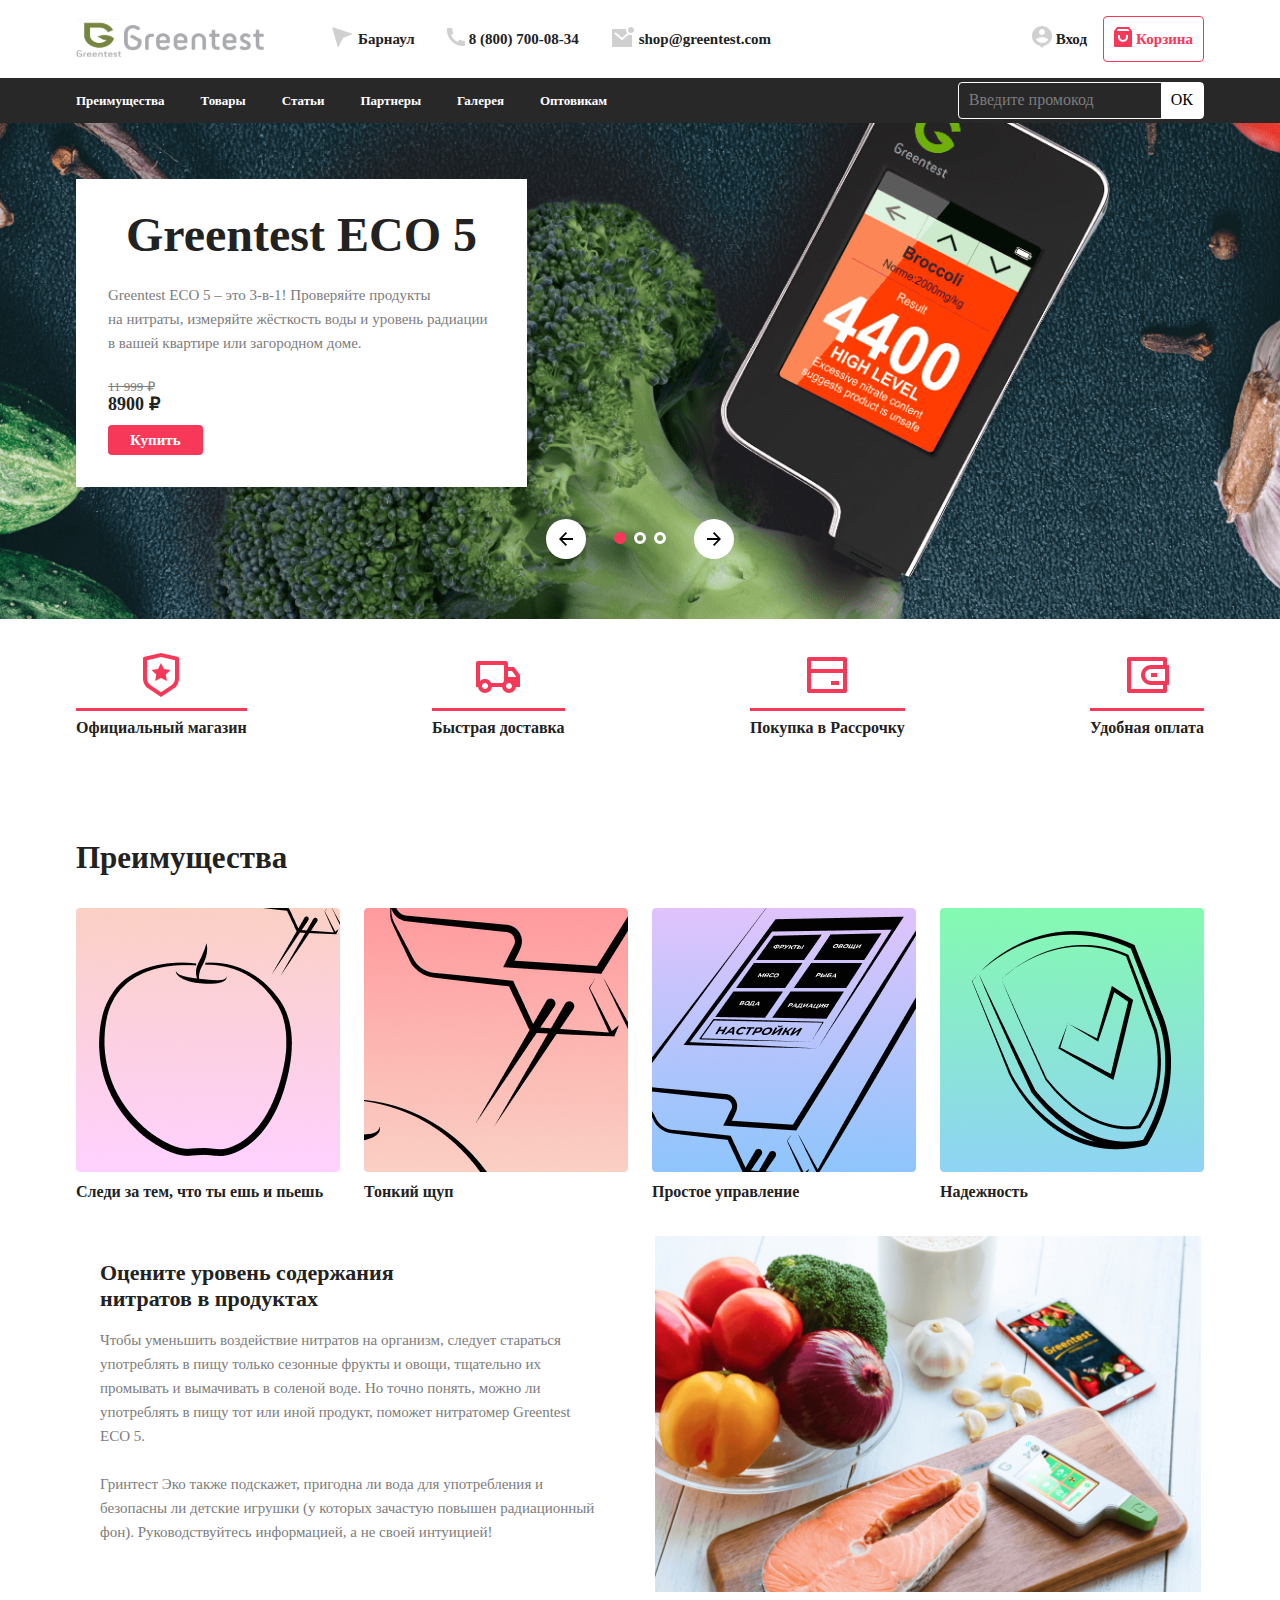
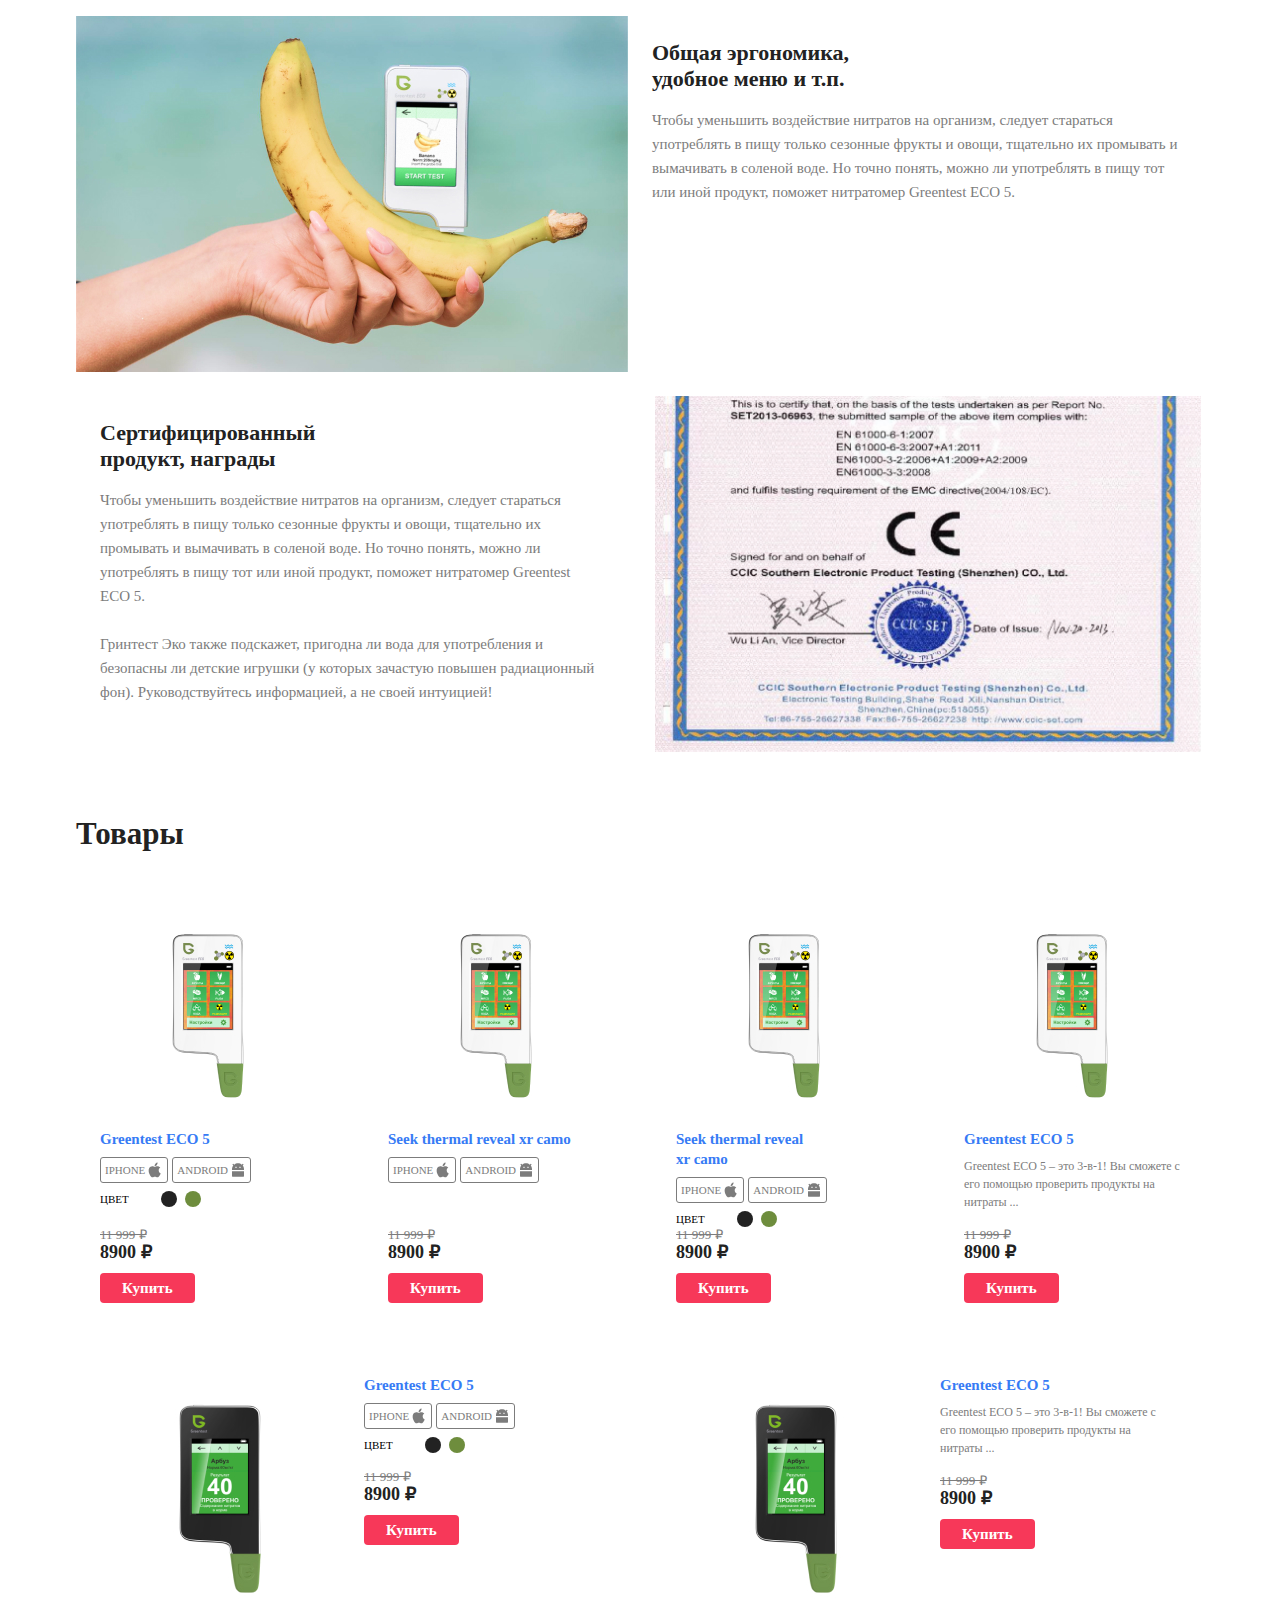
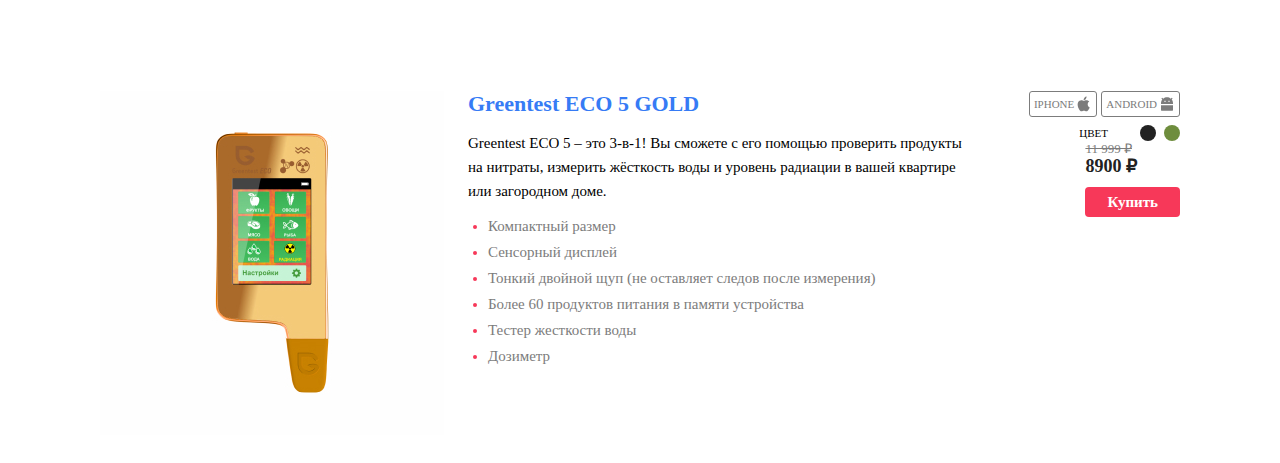
==== commit f309e6fa: "complite block product and optimiazation mobile version" ====
--- a/index.html
+++ b/index.html
@@ -64,6 +64,24 @@
                         </div>
                     </div>
                 </div>
+                <div class="header-desktop__navbar">
+                    <div class="container">
+                        <div class="header-desktop__navbar-wrap">
+                            <div class="header-desktop__menu">
+                                <a href="#" class="header-desktop__menu-item">Преимущества</a>
+                                <a href="#" class="header-desktop__menu-item">Товары</a>
+                                <a href="#" class="header-desktop__menu-item">Статьи</a>
+                                <a href="#" class="header-desktop__menu-item">Партнеры</a>
+                                <a href="#" class="header-desktop__menu-item">Галерея</a>
+                                <a href="#" class="header-desktop__menu-item">Оптовикам</a>
+                            </div>
+                            <div class="promo-desktop">
+                                <input class="promo-desktop__input" name="promo" type="text" value="Введите промокод">
+                                <input class="promo-desktop__btn" name="ok" type="submit" value="ОК">
+                            </div>
+                        </div>
+                    </div>
+                </div>
             </header>
             <header class="header-mobile">
                 <div class="container-mobile">
@@ -88,6 +106,16 @@
                                     <p class="header-mobile__basket-text">| 22</p>
                                 </div>
                             </a>
+                        </div>
+                    </div>
+                </div>
+                <div class="header-mobile__navbar">
+                    <div class="container-mobile">
+                        <div class="header-mobile__navbar-wrap">
+                            <div class="promo-mobile">
+                                <input class="promo-mobile__input" name="promo" type="text" value="Введите промокод">
+                                <input class="promo-mobile__btn" name="ok" type="submit" value="ОК">
+                            </div>
                         </div>
                     </div>
                 </div>
@@ -130,41 +158,18 @@
                 </section>
             </header>
         </header>
-        <section class="navbar">
-            <section class="navbar-desktop">
-                <div class="container">
-                    <div class="navbar-desktop__wrapper">
-                        <div class="menu">
-                            <a href="#" class="menu-desktop__item">Преимущества</a>
-                            <a href="#" class="menu-desktop__item">Товары</a>
-                            <a href="#" class="menu-desktop__item">Статьи</a>
-                            <a href="#" class="menu-desktop__item">Партнеры</a>
-                            <a href="#" class="menu-desktop__item">Галерея</a>
-                            <a href="#" class="menu-desktop__item">Оптовикам</a>
-                        </div>
-                        <div class="promo-desktop">
-                            <input class="promo-desktop__input" name="promo" type="text" value="Введите промокод">
-                            <input class="promo-desktop__btn" name="ok" type="submit" value="ОК">
-                        </div>
-                    </div>
-                </div>
-            </section>
-            <section class="navbar-mobile">
-                <div class="container-mobile">
-                    <div class="navbar-mobile__wrapper">
-                        <div class="promo-mobile">
-                            <input class="promo-mobile__input" name="promo" type="text" value="Введите промокод">
-                            <input class="promo-mobile__btn" name="ok" type="submit" value="ОК">
-                        </div>
-                    </div>
-                </div>
-            </section>
-        </section>
         <div class="slider swiper">
             <div class="swiper-wrapper">
                 <div class="swiper-slide">
-                    <div class="slider__wrap">
-                        <img src="/pictures/slider1.jpg" alt="">
+                    <img src="/pictures/slider1.jpg" alt="">
+                    <div class="container">
+                        <div class="slider__promo">
+                            <h2 class="slider__title">Greentest ECO 5</h2>
+                            <p class="slider__text">Greentest ECO 5 – это 3-в-1! Проверяйте продукты<br>на нитраты, измеряйте жёсткость воды и уровень радиации в вашей квартире или загородном доме.</p>
+                            <p class="discount">11 999 ₽ </p>
+                            <p class="price">8900 ₽</p>
+                            <button class="btn__buy btn__buy-left">Купить</button>
+                        </div>
                     </div>
                 </div>
                 <div class="swiper-slide">
@@ -177,13 +182,6 @@
                         <img src="/pictures/slider32.jpg" alt="">
                     </div>
                 </div>
-            </div>
-            <div class="slider__promo">
-                <h2 class="slider__title">Greentest ECO 5</h2>
-                <p class="slider__text">Greentest ECO 5 – это 3-в-1! Проверяйте продукты<br>на нитраты, измеряйте жёсткость воды и уровень радиации в вашей квартире или загородном доме.</p>
-                <p class="discount">11 999 ₽ </p>
-                <p class="price">8900 ₽</p>
-                <button class="btn__buy btn__buy-left">Купить</button>
             </div>
             <div class="slider__btn">
                 <div class="slider__btn-prev">
@@ -269,14 +267,14 @@
                          <img src="/pictures/advantages-img1.jpg" alt="" class="advantages__img">
                      </div>
                  </div>
-                 <div class="advantages__wrap">
-                    <div class="advantages__img-box">
-                        <img src="/pictures/advantages-img2.jpg" alt="" class="advantages__img">
-                    </div>
-                    <div class="advantages__text-box">
-                         <h3 class="advantages__title">Общая эргономика,<br>удобное меню и т.п.</h3>
-                         <p class="advantages__text">Чтобы уменьшить воздействие нитратов на организм, следует стараться употреблять в пищу только сезонные фрукты и овощи, тщательно их промывать и вымачивать в соленой воде. Но точно понять, можно ли употреблять в пищу тот или иной продукт, поможет нитратомер Greentest ECO 5.</p>
-                     </div>
+                 <div class="advantages__wrap advantages__reverse">
+                        <div class="advantages__text-box advantages__padding">
+                            <h3 class="advantages__title">Общая эргономика,<br>удобное меню и т.п.</h3>
+                            <p class="advantages__text">Чтобы уменьшить воздействие нитратов на организм, следует стараться употреблять в пищу только сезонные фрукты и овощи, тщательно их промывать и вымачивать в соленой воде. Но точно понять, можно ли употреблять в пищу тот или иной продукт, поможет нитратомер Greentest ECO 5.</p>
+                        </div>
+                        <div class="advantages__img-box">
+                            <img src="/pictures/advantages-img2.jpg" alt="" class="advantages__img">
+                        </div>
                  </div>
                  <div class="advantages__wrap">
                      <div class="advantages__text-box">
--- a/css/style.css
+++ b/css/style.css
@@ -40,9 +40,6 @@
   .header-mobile {
     display: none;
   }
-  .navbar-mobile {
-    display: none;
-  }
   .menu-mobile {
     display: none;
   }
@@ -51,15 +48,6 @@
 @media (max-width: 992px) {
   .header-desktop {
     display: none;
-  }
-  .navbar-desktop {
-    display: none;
-  }
-  .ware {
-    width: 50%;
-  }
-  .advantages {
-    width: 50%;
   }
 }
 
@@ -138,7 +126,7 @@
 }
 
 .header-desktop {
-  padding: 16px 0;
+  padding-top: 16px;
 }
 
 .header-desktop__wrapper {
@@ -218,104 +206,13 @@
   color: #222222;
 }
 
-.contacts {
-  display: -webkit-box;
-  display: -ms-flexbox;
-  display: flex;
-}
-
-.location {
-  display: -webkit-box;
-  display: -ms-flexbox;
-  display: flex;
-  -webkit-box-align: center;
-      -ms-flex-align: center;
-          align-items: center;
-}
-
-.location__box {
-  margin-right: 4px;
-}
-
-.location__text {
-  font-size: 15px;
-  font-weight: 600;
-  line-height: 20px;
-  color: #222222;
-}
-
-.location:hover p {
-  color: #367BF5;
-}
-
-.location:hover svg path {
-  fill: #367BF5;
-}
-
-.call {
-  margin-left: 32px;
-  display: -webkit-box;
-  display: -ms-flexbox;
-  display: flex;
-  -webkit-box-align: center;
-      -ms-flex-align: center;
-          align-items: center;
-}
-
-.call__box {
-  margin-right: 4px;
-}
-
-.call__text {
-  font-size: 15px;
-  font-weight: 600;
-  line-height: 20px;
-  color: #222222;
-}
-
-.call:hover p {
-  color: #367BF5;
-}
-
-.call:hover svg path {
-  fill: #367BF5;
-}
-
-.mail {
-  margin-left: 32px;
-  display: -webkit-box;
-  display: -ms-flexbox;
-  display: flex;
-  -webkit-box-align: center;
-      -ms-flex-align: center;
-          align-items: center;
-}
-
-.mail__box {
-  margin-right: 4px;
-}
-
-.mail__text {
-  font-size: 15px;
-  font-weight: 600;
-  line-height: 20px;
-  color: #222222;
-}
-
-.mail:hover p {
-  color: #367BF5;
-}
-
-.mail:hover svg path {
-  fill: #367BF5;
-}
-
-.navbar-desktop {
+.header-desktop__navbar {
+  margin-top: 16px;
   padding: 4px 0;
   background-color: #282828;
 }
 
-.navbar-desktop__wrapper {
+.header-desktop__navbar-wrap {
   display: -webkit-box;
   display: -ms-flexbox;
   display: flex;
@@ -327,7 +224,7 @@
           align-items: center;
 }
 
-.menu-desktop__item {
+.header-desktop__menu-item {
   margin-right: 32px;
   font-size: 13px;
   font-weight: 600;
@@ -335,9 +232,101 @@
   color: #FFFFFF;
 }
 
-.menu-desktop__item:hover {
+.header-desktop__menu-item:hover {
   padding-bottom: 8px;
   border-bottom: 4px solid #FFFFFF;
+}
+
+.contacts {
+  display: -webkit-box;
+  display: -ms-flexbox;
+  display: flex;
+}
+
+.location {
+  display: -webkit-box;
+  display: -ms-flexbox;
+  display: flex;
+  -webkit-box-align: center;
+      -ms-flex-align: center;
+          align-items: center;
+}
+
+.location__box {
+  margin-right: 4px;
+}
+
+.location__text {
+  font-size: 15px;
+  font-weight: 600;
+  line-height: 20px;
+  color: #222222;
+}
+
+.location:hover p {
+  color: #367BF5;
+}
+
+.location:hover svg path {
+  fill: #367BF5;
+}
+
+.call {
+  margin-left: 32px;
+  display: -webkit-box;
+  display: -ms-flexbox;
+  display: flex;
+  -webkit-box-align: center;
+      -ms-flex-align: center;
+          align-items: center;
+}
+
+.call__box {
+  margin-right: 4px;
+}
+
+.call__text {
+  font-size: 15px;
+  font-weight: 600;
+  line-height: 20px;
+  color: #222222;
+}
+
+.call:hover p {
+  color: #367BF5;
+}
+
+.call:hover svg path {
+  fill: #367BF5;
+}
+
+.mail {
+  margin-left: 32px;
+  display: -webkit-box;
+  display: -ms-flexbox;
+  display: flex;
+  -webkit-box-align: center;
+      -ms-flex-align: center;
+          align-items: center;
+}
+
+.mail__box {
+  margin-right: 4px;
+}
+
+.mail__text {
+  font-size: 15px;
+  font-weight: 600;
+  line-height: 20px;
+  color: #222222;
+}
+
+.mail:hover p {
+  color: #367BF5;
+}
+
+.mail:hover svg path {
+  fill: #367BF5;
 }
 
 .promo-desktop {
@@ -358,6 +347,30 @@
   cursor: pointer;
 }
 
+.promo-mobile {
+  border: 1px solid #FFFFFF;
+  border-radius: 4px;
+  display: -webkit-box;
+  display: -ms-flexbox;
+  display: flex;
+  -webkit-box-pack: center;
+      -ms-flex-pack: center;
+          justify-content: center;
+}
+
+.promo-mobile__input {
+  padding: 8px 10px;
+  width: 198px;
+  color: #7C7C7C;
+  background-color: transparent;
+}
+
+.promo-mobile__btn {
+  padding: 8px 10px;
+  background-color: #FFFFFF;
+  cursor: pointer;
+}
+
 .slider {
   max-height: 496px;
   position: relative;
@@ -367,10 +380,7 @@
 
 .slider__promo {
   max-width: 451px;
-  position: absolute;
   z-index: 2;
-  left: 21%;
-  top: 56px;
   padding: 32px;
   background-color: #FFFFFF;
 }
@@ -439,6 +449,22 @@
       -ms-flex-align: center;
           align-items: center;
   cursor: pointer;
+}
+
+.slider .swiper-slide img {
+  width: 100%;
+  height: 100%;
+  position: absolute;
+  top: 0;
+  left: 0;
+  z-index: -1;
+  -o-object-fit: cover;
+     object-fit: cover;
+}
+
+.slider .swiper-slide .container {
+  height: 100%;
+  padding: 56px 0 132px;
 }
 
 .slider .swiper-pagination {
@@ -462,7 +488,7 @@
 }
 
 .header-mobile {
-  padding: 16px 0;
+  padding-top: 16px;
   position: relative;
   z-index: 0;
 }
@@ -523,16 +549,13 @@
   margin-left: auto;
 }
 
-.burger-mobile {
-  margin-right: 16px;
-}
-
-.navbar-mobile {
+.header-mobile__navbar {
+  margin-top: 16px;
   padding: 4px 0;
   background-color: #282828;
 }
 
-.navbar-mobile__wrapper {
+.header-mobile__navbar-wrap {
   display: -webkit-box;
   display: -ms-flexbox;
   display: flex;
@@ -544,28 +567,8 @@
           align-items: center;
 }
 
-.promo-mobile {
-  border: 1px solid #FFFFFF;
-  border-radius: 4px;
-  display: -webkit-box;
-  display: -ms-flexbox;
-  display: flex;
-  -webkit-box-pack: center;
-      -ms-flex-pack: center;
-          justify-content: center;
-}
-
-.promo-mobile__input {
-  padding: 8px 10px;
-  width: 198px;
-  color: #7C7C7C;
-  background-color: transparent;
-}
-
-.promo-mobile__btn {
-  padding: 8px 10px;
-  background-color: #FFFFFF;
-  cursor: pointer;
+.burger-mobile {
+  margin-right: 16px;
 }
 
 .menu-mobile {
@@ -716,15 +719,19 @@
 }
 
 .advantages__wrap {
+  margin: 0 -12px;
   padding-bottom: 24px;
+  -ms-flex-wrap: wrap;
+      flex-wrap: wrap;
   display: -webkit-box;
   display: -ms-flexbox;
   display: flex;
 }
 
 .advantages__text-box {
-  width: 50%;
-  padding: 32px;
+  margin: 0 12px;
+  width: calc( 50% - 24px);
+  padding: 24px;
 }
 
 .advantages__text {
@@ -743,7 +750,8 @@
 }
 
 .advantages__img-box {
-  width: 50%;
+  margin: 0 12px;
+  width: calc( 50% - 24px);
   max-height: 356px;
 }
 
@@ -754,16 +762,45 @@
      object-fit: contain;
 }
 
+@media (max-width: 992px) {
+  .advantages__img-box {
+    width: 100%;
+  }
+  .advantages__text-box {
+    width: 100%;
+  }
+  .advantages__reverse {
+    -webkit-box-orient: horizontal;
+    -webkit-box-direction: normal;
+        -ms-flex-direction: row;
+            flex-direction: row;
+  }
+}
+
+.advantages__reverse {
+  -webkit-box-orient: horizontal;
+  -webkit-box-direction: reverse;
+      -ms-flex-direction: row-reverse;
+          flex-direction: row-reverse;
+}
+
+.advantages__padding {
+  padding-left: 0;
+}
+
 .ware {
+  margin: 0 -12px;
   padding-bottom: 32px;
   display: -webkit-box;
   display: -ms-flexbox;
   display: flex;
-  -webkit-box-pack: justify;
-      -ms-flex-pack: justify;
-          justify-content: space-between;
   -ms-flex-wrap: wrap;
       flex-wrap: wrap;
+}
+
+.ware__item {
+  width: calc( 25% - 24px);
+  margin: 0 12px;
 }
 
 .ware__img-box {
@@ -783,6 +820,17 @@
   font-weight: 700;
   line-height: 24px;
   color: #222222;
+}
+
+@media (max-width: 992px) {
+  .ware {
+    -webkit-box-pack: center;
+        -ms-flex-pack: center;
+            justify-content: center;
+  }
+  .ware__item {
+    width: calc( 50% - 24px);
+  }
 }
 
 .discount {
@@ -806,14 +854,15 @@
 .product__wrap {
   display: inline-block;
   padding: 24px;
-  background-color: #E0FFFF;
+  background-color: #FFFFFF;
 }
 
 .product__box {
-  display: -webkit-box;
-  display: -ms-flexbox;
-  display: flex;
-  display-flex-wrap: wrap;
+  -ms-flex-wrap: wrap;
+      flex-wrap: wrap;
+  display: -webkit-box;
+  display: -ms-flexbox;
+  display: flex;
   margin: 0 -12px;
 }
 
@@ -837,6 +886,8 @@
 .product__medium {
   margin: 0 12px 24px;
   width: calc( 50% - 24px);
+  -ms-flex-wrap: wrap;
+      flex-wrap: wrap;
   display: -webkit-box;
   display: -ms-flexbox;
   display: flex;
@@ -856,6 +907,8 @@
 
 .product__large {
   width: 100%;
+  -ms-flex-wrap: wrap;
+      flex-wrap: wrap;
   display: -webkit-box;
   display: -ms-flexbox;
   display: flex;
@@ -948,7 +1001,7 @@
   display: block;
   width: 16px;
   height: 16px;
-  border: 1px solid #F0F0F0;
+  border: 1px solid #FFFFFF;
   border-radius: 50px;
 }
 
@@ -968,4 +1021,27 @@
   background-color: #6E8D3D;
   border-radius: 50px;
 }
+
+@media (max-width: 992px) {
+  .product__small {
+    width: calc( 50% - 24px);
+  }
+  .product__medium {
+    width: calc( 50% - 24px);
+  }
+  .product__large {
+    width: 100%;
+  }
+  .product__large .product__box-right {
+    margin-left: 0;
+  }
+  .product__large .product__colors {
+    -ms-flex-item-align: start;
+        align-self: flex-start;
+  }
+  .product__large .product__buy {
+    -ms-flex-item-align: start;
+        align-self: flex-start;
+  }
+}
 /*# sourceMappingURL=style.css.map */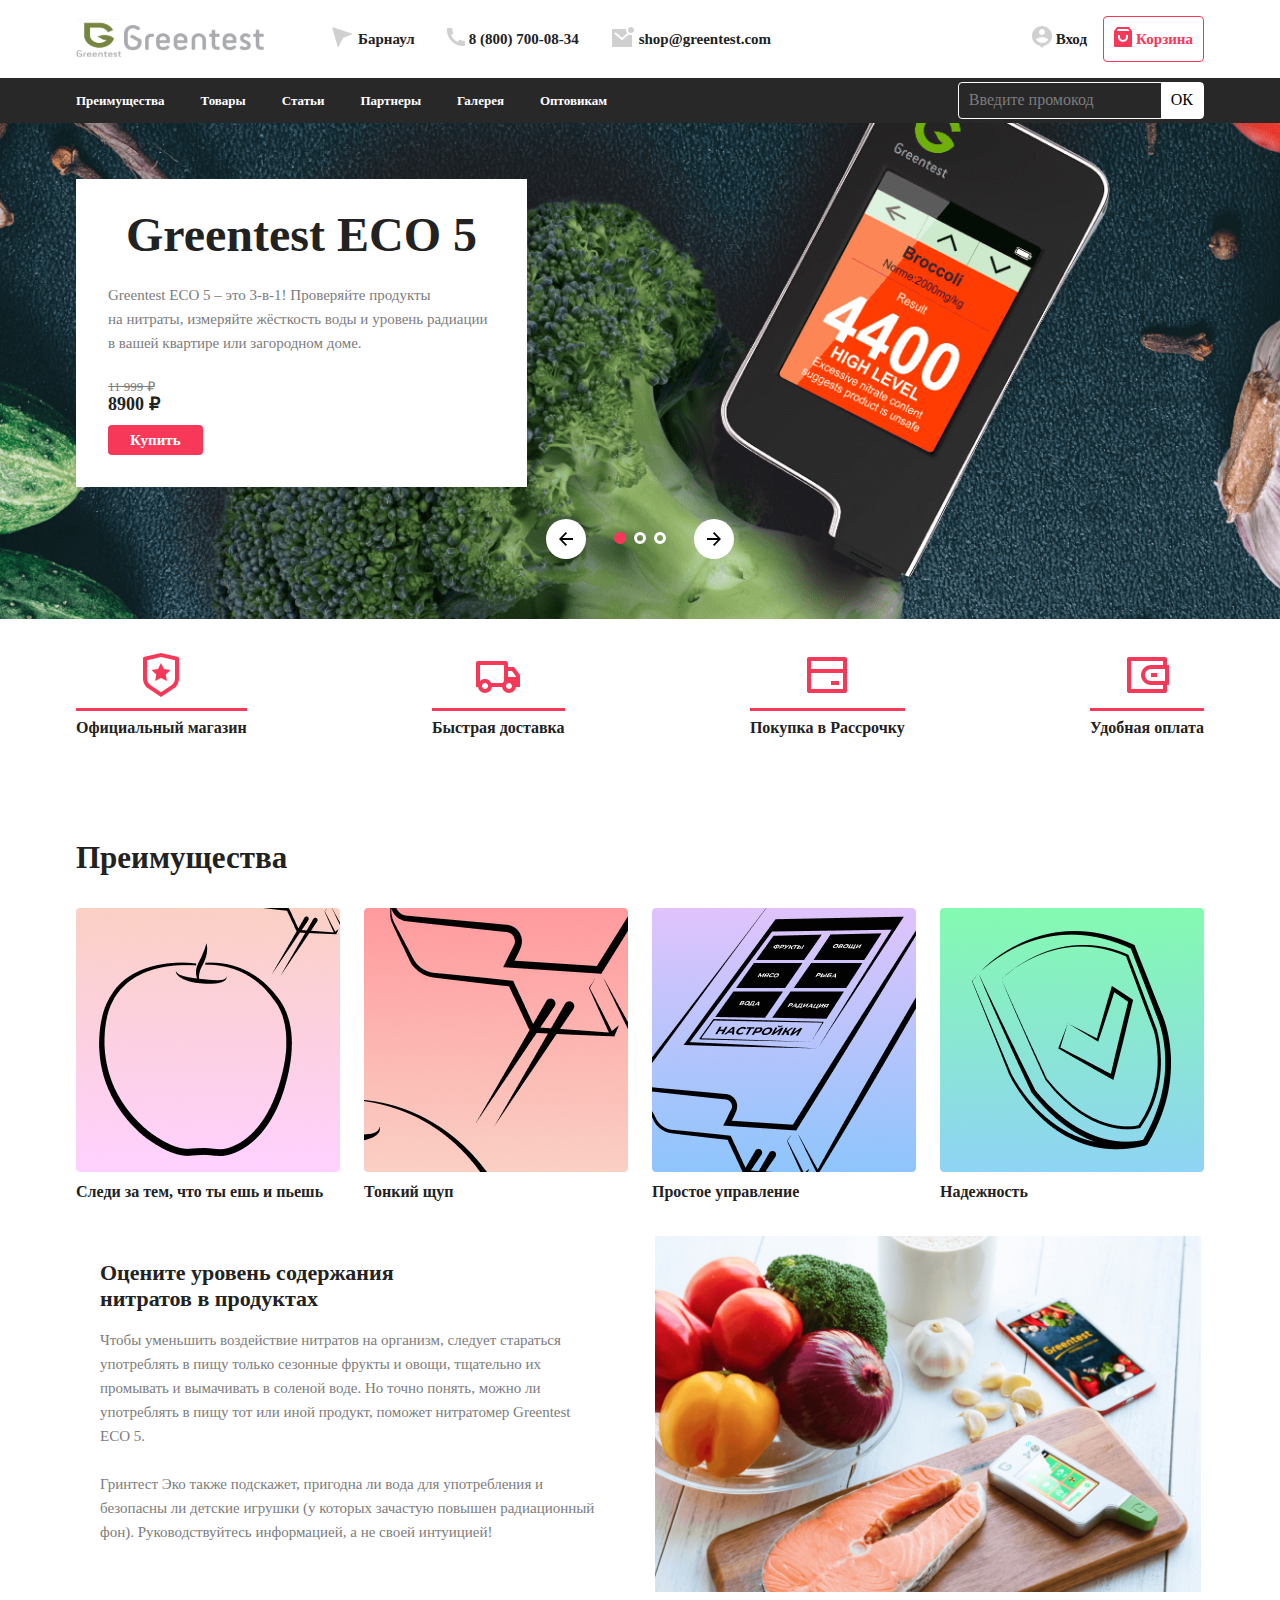
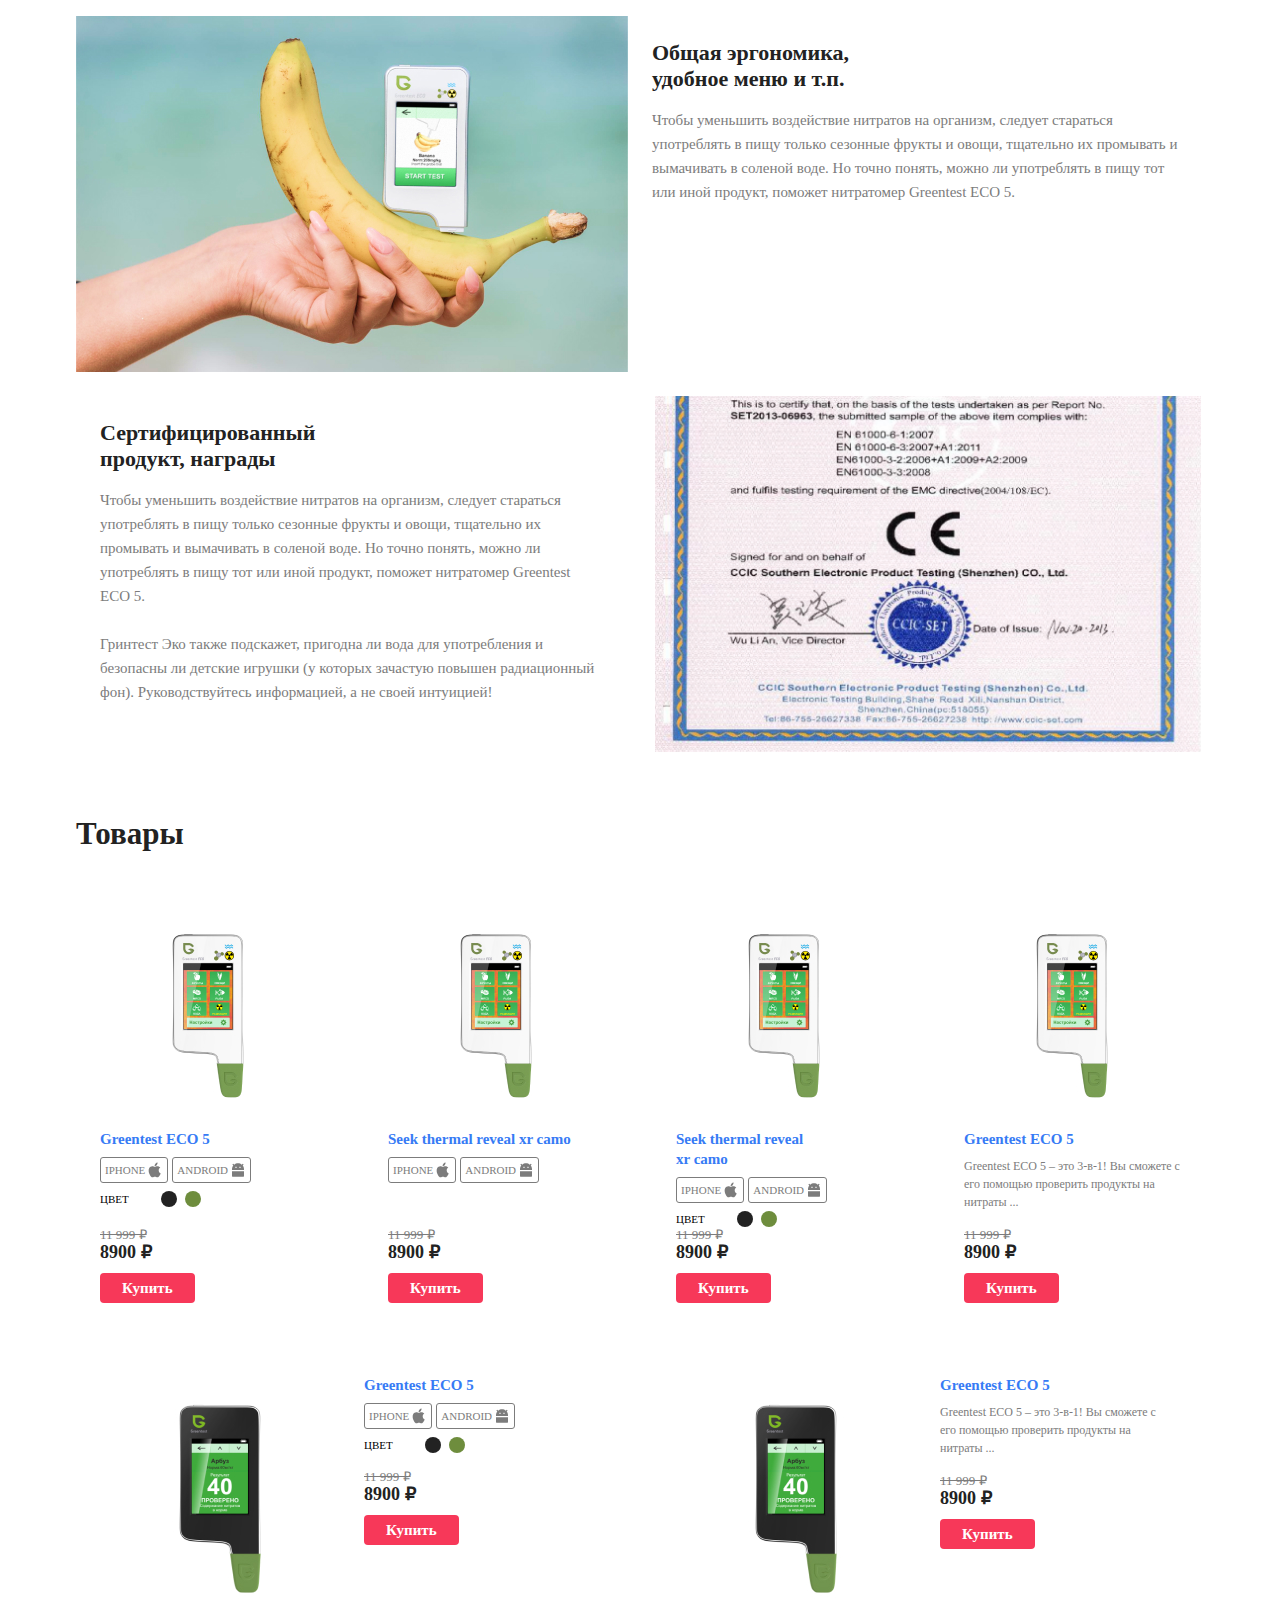
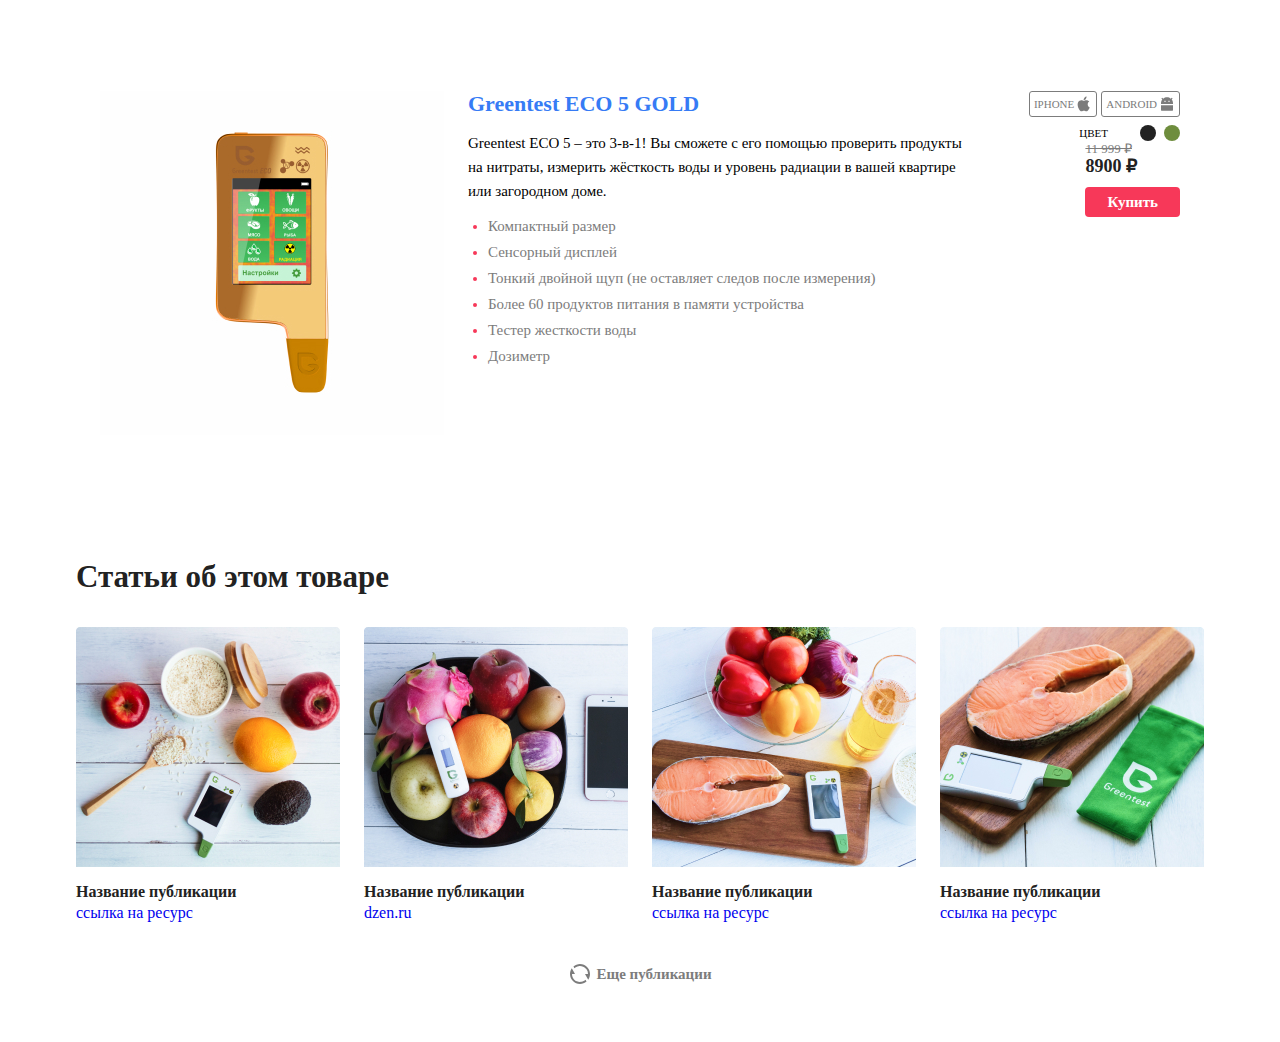
==== commit 59756940: "create ratio button" ====
--- a/index.html
+++ b/index.html
@@ -200,30 +200,30 @@
         <section class="describe">
             <div class="container">
                 <div class="describe__list">
-                    <a href="#" class="describe__link">
+                    <div class="describe__link">
                         <svg class="describe__img" width="48" height="48" viewBox="0 0 48 48" fill="none" xmlns="http://www.w3.org/2000/svg">
                             <path d="M10 9.208V27.578C10 28.8949 10.3251 30.1915 10.9465 31.3526C11.5679 32.5137 12.4663 33.5034 13.562 34.234L24 41.194L34.438 34.234C35.5334 33.5036 36.4316 32.5142 37.053 31.3535C37.6744 30.1927 37.9996 28.8966 38 27.58V9.208L24 6.1L10 9.208ZM7.566 5.652L24 2L40.434 5.652C40.8781 5.75073 41.2753 5.99793 41.56 6.35281C41.8447 6.70769 41.9999 7.14903 42 7.604V27.578C41.9999 29.5535 41.512 31.4984 40.5798 33.24C39.6475 34.9817 38.2997 36.4663 36.656 37.562L24 46L11.344 37.562C9.70055 36.4665 8.35292 34.9822 7.4207 33.2409C6.48847 31.4996 6.00047 29.5551 6 27.58V7.604C6.00008 7.14903 6.15528 6.70769 6.43998 6.35281C6.72468 5.99793 7.12187 5.75073 7.566 5.652V5.652ZM24 27L18.122 30.09L19.244 23.546L14.49 18.91L21.062 17.954L24 12L26.94 17.954L33.51 18.91L28.756 23.546L29.876 30.09L24 27Z" fill="#F73859"/>
                             </svg>
                         <p class="describe__text">Официальный магазин</p>
-                    </a>
-                    <a href="#" class="describe__link">
+                        </div>
+                    <div class="describe__link">
                         <svg class="describe__img" width="48" height="48" viewBox="0 0 48 48" fill="none" xmlns="http://www.w3.org/2000/svg">
                             <path d="M17.93 36C17.6922 37.6686 16.8604 39.1954 15.5874 40.2999C14.3143 41.4044 12.6854 42.0125 11 42.0125C9.31456 42.0125 7.68571 41.4044 6.41264 40.2999C5.13957 39.1954 4.30776 37.6686 4.07 36H2V12C2 11.4696 2.21071 10.9609 2.58579 10.5858C2.96086 10.2107 3.46957 10 4 10H32C32.5304 10 33.0391 10.2107 33.4142 10.5858C33.7893 10.9609 34 11.4696 34 12V16H40L46 24.112V36H41.93C41.6922 37.6686 40.8604 39.1954 39.5874 40.2999C38.3143 41.4044 36.6854 42.0125 35 42.0125C33.3146 42.0125 31.6857 41.4044 30.4126 40.2999C29.1396 39.1954 28.3078 37.6686 28.07 36H17.93ZM30 14H6V30.1C6.78912 29.2944 7.7612 28.6914 8.83351 28.3422C9.90581 27.9931 11.0466 27.9082 12.1588 28.0948C13.2709 28.2814 14.3215 28.7339 15.2212 29.4138C16.1209 30.0937 16.843 30.981 17.326 32H28.674C29.01 31.294 29.46 30.652 30 30.1V14ZM34 26H42V25.43L37.984 20H34V26ZM35 38C35.7959 38 36.5592 37.6838 37.122 37.121C37.6848 36.5582 38.001 35.7949 38.001 34.999C38.001 34.2031 37.6848 33.4398 37.122 32.877C36.5592 32.3142 35.7959 31.998 35 31.998C34.2041 31.998 33.4408 32.3142 32.878 32.877C32.3152 33.4398 31.999 34.2031 31.999 34.999C31.999 35.7949 32.3152 36.5582 32.878 37.121C33.4408 37.6838 34.2041 38 35 38ZM14 35C14 34.606 13.9224 34.2159 13.7716 33.8519C13.6209 33.488 13.3999 33.1573 13.1213 32.8787C12.8427 32.6001 12.512 32.3791 12.1481 32.2284C11.7841 32.0776 11.394 32 11 32C10.606 32 10.2159 32.0776 9.85195 32.2284C9.48797 32.3791 9.15726 32.6001 8.87868 32.8787C8.6001 33.1573 8.37913 33.488 8.22836 33.8519C8.0776 34.2159 8 34.606 8 35C8 35.7956 8.31607 36.5587 8.87868 37.1213C9.44129 37.6839 10.2044 38 11 38C11.7956 38 12.5587 37.6839 13.1213 37.1213C13.6839 36.5587 14 35.7956 14 35Z" fill="#F73859"/>
                             </svg>
                         <p class="describe__text">Быстрая доставка</p>
-                    </a>
-                    <a href="#" class="describe__link">
+                    </div>
+                    <div class="describe__link">
                         <svg class="describe__img" width="48" height="48" viewBox="0 0 48 48" fill="none" xmlns="http://www.w3.org/2000/svg">
                             <path d="M6 6H42C42.5304 6 43.0391 6.21071 43.4142 6.58579C43.7893 6.96086 44 7.46957 44 8V40C44 40.5304 43.7893 41.0391 43.4142 41.4142C43.0391 41.7893 42.5304 42 42 42H6C5.46957 42 4.96086 41.7893 4.58579 41.4142C4.21071 41.0391 4 40.5304 4 40V8C4 7.46957 4.21071 6.96086 4.58579 6.58579C4.96086 6.21071 5.46957 6 6 6V6ZM40 22H8V38H40V22ZM40 18V10H8V18H40ZM28 30H36V34H28V30Z" fill="#F73859"/>
                             </svg>
                         <p class="describe__text">Покупка в Рассрочку</p>
-                    </a>
-                    <a href="#" class="describe__link">
+                    </div>
+                    <div class="describe__link">
                         <svg class="describe__img" width="48" height="48" viewBox="0 0 48 48" fill="none" xmlns="http://www.w3.org/2000/svg">
                             <path d="M44 14H46V34H44V40C44 40.5304 43.7893 41.0391 43.4142 41.4142C43.0391 41.7893 42.5304 42 42 42H6C5.46957 42 4.96086 41.7893 4.58579 41.4142C4.21071 41.0391 4 40.5304 4 40V8C4 7.46957 4.21071 6.96086 4.58579 6.58579C4.96086 6.21071 5.46957 6 6 6H42C42.5304 6 43.0391 6.21071 43.4142 6.58579C43.7893 6.96086 44 7.46957 44 8V14ZM40 34H28C25.3478 34 22.8043 32.9464 20.9289 31.0711C19.0536 29.1957 18 26.6522 18 24C18 21.3478 19.0536 18.8043 20.9289 16.9289C22.8043 15.0536 25.3478 14 28 14H40V10H8V38H40V34ZM42 30V18H28C26.4087 18 24.8826 18.6321 23.7574 19.7574C22.6321 20.8826 22 22.4087 22 24C22 25.5913 22.6321 27.1174 23.7574 28.2426C24.8826 29.3679 26.4087 30 28 30H42ZM28 22H34V26H28V22Z" fill="#F73859"/>
                             </svg>
                         <p class="describe__text">Удобная оплата</p>
-                    </a>
+                    </div>
                 </div>
             </div>
         </section>
@@ -299,18 +299,24 @@
                         </div>
                         <h3 class="product__title">Greentest ECO 5</h3>
                         <div class="product__applications">
-                            <a href="#" class="btn-iphone">
-                                <p class="btn-iphone__text">IPHONE</p>
-                                <svg width="16" height="16" viewBox="0 0 16 16" fill="none" xmlns="http://www.w3.org/2000/svg">
-                                    <path d="M7.74937 4.81441C7.16537 4.81441 6.26137 4.15041 5.30937 4.17441C4.05337 4.19041 2.90137 4.90241 2.25337 6.03041C0.949374 8.29441 1.91737 11.6384 3.18937 13.4784C3.81337 14.3744 4.54937 15.3824 5.52537 15.3504C6.46137 15.3104 6.81337 14.7424 7.94937 14.7424C9.07737 14.7424 9.39737 15.3504 10.3894 15.3264C11.3974 15.3104 12.0374 14.4144 12.6534 13.5104C13.3654 12.4704 13.6614 11.4624 13.6774 11.4064C13.6534 11.3984 11.7174 10.6544 11.6934 8.41441C11.6774 6.54241 13.2214 5.64641 13.2934 5.60641C12.4134 4.31841 11.0614 4.17441 10.5894 4.14241C9.35737 4.04641 8.32537 4.81441 7.74937 4.81441ZM9.82937 2.92641C10.3494 2.30241 10.6934 1.43041 10.5974 0.566406C9.85337 0.598406 8.95737 1.06241 8.42137 1.68641C7.94137 2.23841 7.52537 3.12641 7.63737 3.97441C8.46137 4.03841 9.30937 3.55041 9.82937 2.92641Z" fill="#7C7C7C"/>
-                                    </svg>      
-                            </a>
-                            <a href="#" class="btn-android">
-                                <p class="btn-android__text">ANDROID</p>
-                                <svg width="16" height="16" viewBox="0 0 16 16" fill="none" xmlns="http://www.w3.org/2000/svg">
-                                    <path d="M4.25467 2.6455C5.31716 1.79421 6.63854 1.33133 8 1.3335C9.41667 1.3335 10.7187 1.82417 11.7453 2.6455L12.714 1.67684L13.6567 2.6195L12.688 3.58817C13.5393 4.65067 14.0022 5.97204 14 7.3335V8.00017H2V7.3335C2 5.91684 2.49067 4.61484 3.312 3.58817L2.34333 2.62017L3.286 1.6775L4.25467 2.64617V2.6455ZM2 9.3335H14V14.0002C14 14.177 13.9298 14.3466 13.8047 14.4716C13.6797 14.5966 13.5101 14.6668 13.3333 14.6668H2.66667C2.48986 14.6668 2.32029 14.5966 2.19526 14.4716C2.07024 14.3466 2 14.177 2 14.0002V9.3335ZM6 6.00017C6.17681 6.00017 6.34638 5.92993 6.4714 5.80491C6.59643 5.67988 6.66667 5.51031 6.66667 5.3335C6.66667 5.15669 6.59643 4.98712 6.4714 4.8621C6.34638 4.73708 6.17681 4.66684 6 4.66684C5.82319 4.66684 5.65362 4.73708 5.5286 4.8621C5.40357 4.98712 5.33333 5.15669 5.33333 5.3335C5.33333 5.51031 5.40357 5.67988 5.5286 5.80491C5.65362 5.92993 5.82319 6.00017 6 6.00017ZM10 6.00017C10.1768 6.00017 10.3464 5.92993 10.4714 5.80491C10.5964 5.67988 10.6667 5.51031 10.6667 5.3335C10.6667 5.15669 10.5964 4.98712 10.4714 4.8621C10.3464 4.73708 10.1768 4.66684 10 4.66684C9.82319 4.66684 9.65362 4.73708 9.5286 4.8621C9.40357 4.98712 9.33333 5.15669 9.33333 5.3335C9.33333 5.51031 9.40357 5.67988 9.5286 5.80491C9.65362 5.92993 9.82319 6.00017 10 6.00017Z" fill="#7C7C7C"/>
-                                    </svg>                            
-                            </a>
+                            <div class="btn-iphone__box">
+                                <input id="radio-iphone-1" type="radio" name="radio" value="1">
+                                <label class="btn-iphone" for="radio-iphone-1">
+                                    <p class="btn-iphone__text">IPHONE</p>
+                                    <svg width="16" height="16" viewBox="0 0 16 16" fill="none" xmlns="http://www.w3.org/2000/svg">
+                                        <path d="M7.74937 4.81441C7.16537 4.81441 6.26137 4.15041 5.30937 4.17441C4.05337 4.19041 2.90137 4.90241 2.25337 6.03041C0.949374 8.29441 1.91737 11.6384 3.18937 13.4784C3.81337 14.3744 4.54937 15.3824 5.52537 15.3504C6.46137 15.3104 6.81337 14.7424 7.94937 14.7424C9.07737 14.7424 9.39737 15.3504 10.3894 15.3264C11.3974 15.3104 12.0374 14.4144 12.6534 13.5104C13.3654 12.4704 13.6614 11.4624 13.6774 11.4064C13.6534 11.3984 11.7174 10.6544 11.6934 8.41441C11.6774 6.54241 13.2214 5.64641 13.2934 5.60641C12.4134 4.31841 11.0614 4.17441 10.5894 4.14241C9.35737 4.04641 8.32537 4.81441 7.74937 4.81441ZM9.82937 2.92641C10.3494 2.30241 10.6934 1.43041 10.5974 0.566406C9.85337 0.598406 8.95737 1.06241 8.42137 1.68641C7.94137 2.23841 7.52537 3.12641 7.63737 3.97441C8.46137 4.03841 9.30937 3.55041 9.82937 2.92641Z" fill="#7C7C7C"/>
+                                    </svg>
+                                </label>
+                            </div>
+                            <div class="btn-android__box">
+                                <input id="radio-android-1" type="radio" name="radio" value="2">
+                                <label class="btn-android" for="radio-android-1">
+                                    <p class="btn-android__text">ANDROID</p>
+                                    <svg width="16" height="16" viewBox="0 0 16 16" fill="none" xmlns="http://www.w3.org/2000/svg">
+                                        <path d="M4.25467 2.6455C5.31716 1.79421 6.63854 1.33133 8 1.3335C9.41667 1.3335 10.7187 1.82417 11.7453 2.6455L12.714 1.67684L13.6567 2.6195L12.688 3.58817C13.5393 4.65067 14.0022 5.97204 14 7.3335V8.00017H2V7.3335C2 5.91684 2.49067 4.61484 3.312 3.58817L2.34333 2.62017L3.286 1.6775L4.25467 2.64617V2.6455ZM2 9.3335H14V14.0002C14 14.177 13.9298 14.3466 13.8047 14.4716C13.6797 14.5966 13.5101 14.6668 13.3333 14.6668H2.66667C2.48986 14.6668 2.32029 14.5966 2.19526 14.4716C2.07024 14.3466 2 14.177 2 14.0002V9.3335ZM6 6.00017C6.17681 6.00017 6.34638 5.92993 6.4714 5.80491C6.59643 5.67988 6.66667 5.51031 6.66667 5.3335C6.66667 5.15669 6.59643 4.98712 6.4714 4.8621C6.34638 4.73708 6.17681 4.66684 6 4.66684C5.82319 4.66684 5.65362 4.73708 5.5286 4.8621C5.40357 4.98712 5.33333 5.15669 5.33333 5.3335C5.33333 5.51031 5.40357 5.67988 5.5286 5.80491C5.65362 5.92993 5.82319 6.00017 6 6.00017ZM10 6.00017C10.1768 6.00017 10.3464 5.92993 10.4714 5.80491C10.5964 5.67988 10.6667 5.51031 10.6667 5.3335C10.6667 5.15669 10.5964 4.98712 10.4714 4.8621C10.3464 4.73708 10.1768 4.66684 10 4.66684C9.82319 4.66684 9.65362 4.73708 9.5286 4.8621C9.40357 4.98712 9.33333 5.15669 9.33333 5.3335C9.33333 5.51031 9.40357 5.67988 9.5286 5.80491C9.65362 5.92993 9.82319 6.00017 10 6.00017Z" fill="#7C7C7C"/>
+                                    </svg> 
+                                </label>
+                            </div>
                         </div>
                         <div class="product__colors">
                             <p class="product__colors-text">ЦВЕТ</p>
@@ -330,18 +336,24 @@
                         </div>
                         <h3 class="product__title">Seek thermal reveal xr camo</h3>
                         <div class="product__applications">
-                            <a href="#" class="btn-iphone">
-                                <p class="btn-iphone__text">IPHONE</p>
-                                <svg width="16" height="16" viewBox="0 0 16 16" fill="none" xmlns="http://www.w3.org/2000/svg">
-                                    <path d="M7.74937 4.81441C7.16537 4.81441 6.26137 4.15041 5.30937 4.17441C4.05337 4.19041 2.90137 4.90241 2.25337 6.03041C0.949374 8.29441 1.91737 11.6384 3.18937 13.4784C3.81337 14.3744 4.54937 15.3824 5.52537 15.3504C6.46137 15.3104 6.81337 14.7424 7.94937 14.7424C9.07737 14.7424 9.39737 15.3504 10.3894 15.3264C11.3974 15.3104 12.0374 14.4144 12.6534 13.5104C13.3654 12.4704 13.6614 11.4624 13.6774 11.4064C13.6534 11.3984 11.7174 10.6544 11.6934 8.41441C11.6774 6.54241 13.2214 5.64641 13.2934 5.60641C12.4134 4.31841 11.0614 4.17441 10.5894 4.14241C9.35737 4.04641 8.32537 4.81441 7.74937 4.81441ZM9.82937 2.92641C10.3494 2.30241 10.6934 1.43041 10.5974 0.566406C9.85337 0.598406 8.95737 1.06241 8.42137 1.68641C7.94137 2.23841 7.52537 3.12641 7.63737 3.97441C8.46137 4.03841 9.30937 3.55041 9.82937 2.92641Z" fill="#7C7C7C"/>
-                                    </svg>      
-                            </a>
-                            <a href="#" class="btn-android">
-                                <p class="btn-android__text">ANDROID</p>
-                                <svg width="16" height="16" viewBox="0 0 16 16" fill="none" xmlns="http://www.w3.org/2000/svg">
-                                    <path d="M4.25467 2.6455C5.31716 1.79421 6.63854 1.33133 8 1.3335C9.41667 1.3335 10.7187 1.82417 11.7453 2.6455L12.714 1.67684L13.6567 2.6195L12.688 3.58817C13.5393 4.65067 14.0022 5.97204 14 7.3335V8.00017H2V7.3335C2 5.91684 2.49067 4.61484 3.312 3.58817L2.34333 2.62017L3.286 1.6775L4.25467 2.64617V2.6455ZM2 9.3335H14V14.0002C14 14.177 13.9298 14.3466 13.8047 14.4716C13.6797 14.5966 13.5101 14.6668 13.3333 14.6668H2.66667C2.48986 14.6668 2.32029 14.5966 2.19526 14.4716C2.07024 14.3466 2 14.177 2 14.0002V9.3335ZM6 6.00017C6.17681 6.00017 6.34638 5.92993 6.4714 5.80491C6.59643 5.67988 6.66667 5.51031 6.66667 5.3335C6.66667 5.15669 6.59643 4.98712 6.4714 4.8621C6.34638 4.73708 6.17681 4.66684 6 4.66684C5.82319 4.66684 5.65362 4.73708 5.5286 4.8621C5.40357 4.98712 5.33333 5.15669 5.33333 5.3335C5.33333 5.51031 5.40357 5.67988 5.5286 5.80491C5.65362 5.92993 5.82319 6.00017 6 6.00017ZM10 6.00017C10.1768 6.00017 10.3464 5.92993 10.4714 5.80491C10.5964 5.67988 10.6667 5.51031 10.6667 5.3335C10.6667 5.15669 10.5964 4.98712 10.4714 4.8621C10.3464 4.73708 10.1768 4.66684 10 4.66684C9.82319 4.66684 9.65362 4.73708 9.5286 4.8621C9.40357 4.98712 9.33333 5.15669 9.33333 5.3335C9.33333 5.51031 9.40357 5.67988 9.5286 5.80491C9.65362 5.92993 9.82319 6.00017 10 6.00017Z" fill="#7C7C7C"/>
-                                    </svg>                            
-                            </a>
+                            <div class="btn-iphone__box">
+                                <input id="radio-iphone-2" type="radio" name="radio" value="1">
+                                <label class="btn-iphone" for="radio-iphone-2">
+                                    <p class="btn-iphone__text">IPHONE</p>
+                                    <svg width="16" height="16" viewBox="0 0 16 16" fill="none" xmlns="http://www.w3.org/2000/svg">
+                                        <path d="M7.74937 4.81441C7.16537 4.81441 6.26137 4.15041 5.30937 4.17441C4.05337 4.19041 2.90137 4.90241 2.25337 6.03041C0.949374 8.29441 1.91737 11.6384 3.18937 13.4784C3.81337 14.3744 4.54937 15.3824 5.52537 15.3504C6.46137 15.3104 6.81337 14.7424 7.94937 14.7424C9.07737 14.7424 9.39737 15.3504 10.3894 15.3264C11.3974 15.3104 12.0374 14.4144 12.6534 13.5104C13.3654 12.4704 13.6614 11.4624 13.6774 11.4064C13.6534 11.3984 11.7174 10.6544 11.6934 8.41441C11.6774 6.54241 13.2214 5.64641 13.2934 5.60641C12.4134 4.31841 11.0614 4.17441 10.5894 4.14241C9.35737 4.04641 8.32537 4.81441 7.74937 4.81441ZM9.82937 2.92641C10.3494 2.30241 10.6934 1.43041 10.5974 0.566406C9.85337 0.598406 8.95737 1.06241 8.42137 1.68641C7.94137 2.23841 7.52537 3.12641 7.63737 3.97441C8.46137 4.03841 9.30937 3.55041 9.82937 2.92641Z" fill="#7C7C7C"/>
+                                    </svg>
+                                </label>
+                            </div>
+                            <div class="btn-android__box">
+                                <input id="radio-android-2" type="radio" name="radio" value="2">
+                                <label class="btn-android" for="radio-android-2">
+                                    <p class="btn-android__text">ANDROID</p>
+                                    <svg width="16" height="16" viewBox="0 0 16 16" fill="none" xmlns="http://www.w3.org/2000/svg">
+                                        <path d="M4.25467 2.6455C5.31716 1.79421 6.63854 1.33133 8 1.3335C9.41667 1.3335 10.7187 1.82417 11.7453 2.6455L12.714 1.67684L13.6567 2.6195L12.688 3.58817C13.5393 4.65067 14.0022 5.97204 14 7.3335V8.00017H2V7.3335C2 5.91684 2.49067 4.61484 3.312 3.58817L2.34333 2.62017L3.286 1.6775L4.25467 2.64617V2.6455ZM2 9.3335H14V14.0002C14 14.177 13.9298 14.3466 13.8047 14.4716C13.6797 14.5966 13.5101 14.6668 13.3333 14.6668H2.66667C2.48986 14.6668 2.32029 14.5966 2.19526 14.4716C2.07024 14.3466 2 14.177 2 14.0002V9.3335ZM6 6.00017C6.17681 6.00017 6.34638 5.92993 6.4714 5.80491C6.59643 5.67988 6.66667 5.51031 6.66667 5.3335C6.66667 5.15669 6.59643 4.98712 6.4714 4.8621C6.34638 4.73708 6.17681 4.66684 6 4.66684C5.82319 4.66684 5.65362 4.73708 5.5286 4.8621C5.40357 4.98712 5.33333 5.15669 5.33333 5.3335C5.33333 5.51031 5.40357 5.67988 5.5286 5.80491C5.65362 5.92993 5.82319 6.00017 6 6.00017ZM10 6.00017C10.1768 6.00017 10.3464 5.92993 10.4714 5.80491C10.5964 5.67988 10.6667 5.51031 10.6667 5.3335C10.6667 5.15669 10.5964 4.98712 10.4714 4.8621C10.3464 4.73708 10.1768 4.66684 10 4.66684C9.82319 4.66684 9.65362 4.73708 9.5286 4.8621C9.40357 4.98712 9.33333 5.15669 9.33333 5.3335C9.33333 5.51031 9.40357 5.67988 9.5286 5.80491C9.65362 5.92993 9.82319 6.00017 10 6.00017Z" fill="#7C7C7C"/>
+                                    </svg> 
+                                </label>
+                            </div>
                         </div>
                         <div class="product__buy">
                                 <p class="discount">11 999 ₽ </p>
@@ -355,18 +367,24 @@
                         </div>
                         <h3 class="product__title">Seek thermal reveal<br>xr camo</h3>
                         <div class="product__applications">
-                            <a href="#" class="btn-iphone">
-                                <p class="btn-iphone__text">IPHONE</p>
-                                <svg width="16" height="16" viewBox="0 0 16 16" fill="none" xmlns="http://www.w3.org/2000/svg">
-                                    <path d="M7.74937 4.81441C7.16537 4.81441 6.26137 4.15041 5.30937 4.17441C4.05337 4.19041 2.90137 4.90241 2.25337 6.03041C0.949374 8.29441 1.91737 11.6384 3.18937 13.4784C3.81337 14.3744 4.54937 15.3824 5.52537 15.3504C6.46137 15.3104 6.81337 14.7424 7.94937 14.7424C9.07737 14.7424 9.39737 15.3504 10.3894 15.3264C11.3974 15.3104 12.0374 14.4144 12.6534 13.5104C13.3654 12.4704 13.6614 11.4624 13.6774 11.4064C13.6534 11.3984 11.7174 10.6544 11.6934 8.41441C11.6774 6.54241 13.2214 5.64641 13.2934 5.60641C12.4134 4.31841 11.0614 4.17441 10.5894 4.14241C9.35737 4.04641 8.32537 4.81441 7.74937 4.81441ZM9.82937 2.92641C10.3494 2.30241 10.6934 1.43041 10.5974 0.566406C9.85337 0.598406 8.95737 1.06241 8.42137 1.68641C7.94137 2.23841 7.52537 3.12641 7.63737 3.97441C8.46137 4.03841 9.30937 3.55041 9.82937 2.92641Z" fill="#7C7C7C"/>
-                                    </svg>      
-                            </a>
-                            <a href="#" class="btn-android">
-                                <p class="btn-android__text">ANDROID</p>
-                                <svg width="16" height="16" viewBox="0 0 16 16" fill="none" xmlns="http://www.w3.org/2000/svg">
-                                    <path d="M4.25467 2.6455C5.31716 1.79421 6.63854 1.33133 8 1.3335C9.41667 1.3335 10.7187 1.82417 11.7453 2.6455L12.714 1.67684L13.6567 2.6195L12.688 3.58817C13.5393 4.65067 14.0022 5.97204 14 7.3335V8.00017H2V7.3335C2 5.91684 2.49067 4.61484 3.312 3.58817L2.34333 2.62017L3.286 1.6775L4.25467 2.64617V2.6455ZM2 9.3335H14V14.0002C14 14.177 13.9298 14.3466 13.8047 14.4716C13.6797 14.5966 13.5101 14.6668 13.3333 14.6668H2.66667C2.48986 14.6668 2.32029 14.5966 2.19526 14.4716C2.07024 14.3466 2 14.177 2 14.0002V9.3335ZM6 6.00017C6.17681 6.00017 6.34638 5.92993 6.4714 5.80491C6.59643 5.67988 6.66667 5.51031 6.66667 5.3335C6.66667 5.15669 6.59643 4.98712 6.4714 4.8621C6.34638 4.73708 6.17681 4.66684 6 4.66684C5.82319 4.66684 5.65362 4.73708 5.5286 4.8621C5.40357 4.98712 5.33333 5.15669 5.33333 5.3335C5.33333 5.51031 5.40357 5.67988 5.5286 5.80491C5.65362 5.92993 5.82319 6.00017 6 6.00017ZM10 6.00017C10.1768 6.00017 10.3464 5.92993 10.4714 5.80491C10.5964 5.67988 10.6667 5.51031 10.6667 5.3335C10.6667 5.15669 10.5964 4.98712 10.4714 4.8621C10.3464 4.73708 10.1768 4.66684 10 4.66684C9.82319 4.66684 9.65362 4.73708 9.5286 4.8621C9.40357 4.98712 9.33333 5.15669 9.33333 5.3335C9.33333 5.51031 9.40357 5.67988 9.5286 5.80491C9.65362 5.92993 9.82319 6.00017 10 6.00017Z" fill="#7C7C7C"/>
-                                    </svg>                            
-                            </a>
+                            <div class="btn-iphone__box">
+                                <input id="radio-iphone-3" type="radio" name="radio" value="1">
+                                <label class="btn-iphone" for="radio-iphone-3">
+                                    <p class="btn-iphone__text">IPHONE</p>
+                                    <svg width="16" height="16" viewBox="0 0 16 16" fill="none" xmlns="http://www.w3.org/2000/svg">
+                                        <path d="M7.74937 4.81441C7.16537 4.81441 6.26137 4.15041 5.30937 4.17441C4.05337 4.19041 2.90137 4.90241 2.25337 6.03041C0.949374 8.29441 1.91737 11.6384 3.18937 13.4784C3.81337 14.3744 4.54937 15.3824 5.52537 15.3504C6.46137 15.3104 6.81337 14.7424 7.94937 14.7424C9.07737 14.7424 9.39737 15.3504 10.3894 15.3264C11.3974 15.3104 12.0374 14.4144 12.6534 13.5104C13.3654 12.4704 13.6614 11.4624 13.6774 11.4064C13.6534 11.3984 11.7174 10.6544 11.6934 8.41441C11.6774 6.54241 13.2214 5.64641 13.2934 5.60641C12.4134 4.31841 11.0614 4.17441 10.5894 4.14241C9.35737 4.04641 8.32537 4.81441 7.74937 4.81441ZM9.82937 2.92641C10.3494 2.30241 10.6934 1.43041 10.5974 0.566406C9.85337 0.598406 8.95737 1.06241 8.42137 1.68641C7.94137 2.23841 7.52537 3.12641 7.63737 3.97441C8.46137 4.03841 9.30937 3.55041 9.82937 2.92641Z" fill="#7C7C7C"/>
+                                    </svg>
+                                </label>
+                            </div>
+                            <div class="btn-android__box">
+                                <input id="radio-android-3" type="radio" name="radio" value="2">
+                                <label class="btn-android" for="radio-android-3">
+                                    <p class="btn-android__text">ANDROID</p>
+                                    <svg width="16" height="16" viewBox="0 0 16 16" fill="none" xmlns="http://www.w3.org/2000/svg">
+                                        <path d="M4.25467 2.6455C5.31716 1.79421 6.63854 1.33133 8 1.3335C9.41667 1.3335 10.7187 1.82417 11.7453 2.6455L12.714 1.67684L13.6567 2.6195L12.688 3.58817C13.5393 4.65067 14.0022 5.97204 14 7.3335V8.00017H2V7.3335C2 5.91684 2.49067 4.61484 3.312 3.58817L2.34333 2.62017L3.286 1.6775L4.25467 2.64617V2.6455ZM2 9.3335H14V14.0002C14 14.177 13.9298 14.3466 13.8047 14.4716C13.6797 14.5966 13.5101 14.6668 13.3333 14.6668H2.66667C2.48986 14.6668 2.32029 14.5966 2.19526 14.4716C2.07024 14.3466 2 14.177 2 14.0002V9.3335ZM6 6.00017C6.17681 6.00017 6.34638 5.92993 6.4714 5.80491C6.59643 5.67988 6.66667 5.51031 6.66667 5.3335C6.66667 5.15669 6.59643 4.98712 6.4714 4.8621C6.34638 4.73708 6.17681 4.66684 6 4.66684C5.82319 4.66684 5.65362 4.73708 5.5286 4.8621C5.40357 4.98712 5.33333 5.15669 5.33333 5.3335C5.33333 5.51031 5.40357 5.67988 5.5286 5.80491C5.65362 5.92993 5.82319 6.00017 6 6.00017ZM10 6.00017C10.1768 6.00017 10.3464 5.92993 10.4714 5.80491C10.5964 5.67988 10.6667 5.51031 10.6667 5.3335C10.6667 5.15669 10.5964 4.98712 10.4714 4.8621C10.3464 4.73708 10.1768 4.66684 10 4.66684C9.82319 4.66684 9.65362 4.73708 9.5286 4.8621C9.40357 4.98712 9.33333 5.15669 9.33333 5.3335C9.33333 5.51031 9.40357 5.67988 9.5286 5.80491C9.65362 5.92993 9.82319 6.00017 10 6.00017Z" fill="#7C7C7C"/>
+                                    </svg> 
+                                </label>
+                            </div>
                         </div>
                         <div class="product__colors">
                             <p class="product__colors-text">ЦВЕТ</p>
@@ -401,18 +419,24 @@
                         <div class="product__box-right">
                             <h3 class="product__title">Greentest ECO 5</h3>
                             <div class="product__applications">
-                                <a href="#" class="btn-iphone">
-                                    <p class="btn-iphone__text">IPHONE</p>
-                                    <svg width="16" height="16" viewBox="0 0 16 16" fill="none" xmlns="http://www.w3.org/2000/svg">
-                                    <path d="M7.74937 4.81441C7.16537 4.81441 6.26137 4.15041 5.30937 4.17441C4.05337 4.19041 2.90137 4.90241 2.25337 6.03041C0.949374 8.29441 1.91737 11.6384 3.18937 13.4784C3.81337 14.3744 4.54937 15.3824 5.52537 15.3504C6.46137 15.3104 6.81337 14.7424 7.94937 14.7424C9.07737 14.7424 9.39737 15.3504 10.3894 15.3264C11.3974 15.3104 12.0374 14.4144 12.6534 13.5104C13.3654 12.4704 13.6614 11.4624 13.6774 11.4064C13.6534 11.3984 11.7174 10.6544 11.6934 8.41441C11.6774 6.54241 13.2214 5.64641 13.2934 5.60641C12.4134 4.31841 11.0614 4.17441 10.5894 4.14241C9.35737 4.04641 8.32537 4.81441 7.74937 4.81441ZM9.82937 2.92641C10.3494 2.30241 10.6934 1.43041 10.5974 0.566406C9.85337 0.598406 8.95737 1.06241 8.42137 1.68641C7.94137 2.23841 7.52537 3.12641 7.63737 3.97441C8.46137 4.03841 9.30937 3.55041 9.82937 2.92641Z" fill="#7C7C7C"/>
-                                    </svg>      
-                                </a>
-                                <a href="#" class="btn-android">
-                                    <p class="btn-android__text">ANDROID</p>
-                                    <svg width="16" height="16" viewBox="0 0 16 16" fill="none" xmlns="http://www.w3.org/2000/svg">
-                                    <path d="M4.25467 2.6455C5.31716 1.79421 6.63854 1.33133 8 1.3335C9.41667 1.3335 10.7187 1.82417 11.7453 2.6455L12.714 1.67684L13.6567 2.6195L12.688 3.58817C13.5393 4.65067 14.0022 5.97204 14 7.3335V8.00017H2V7.3335C2 5.91684 2.49067 4.61484 3.312 3.58817L2.34333 2.62017L3.286 1.6775L4.25467 2.64617V2.6455ZM2 9.3335H14V14.0002C14 14.177 13.9298 14.3466 13.8047 14.4716C13.6797 14.5966 13.5101 14.6668 13.3333 14.6668H2.66667C2.48986 14.6668 2.32029 14.5966 2.19526 14.4716C2.07024 14.3466 2 14.177 2 14.0002V9.3335ZM6 6.00017C6.17681 6.00017 6.34638 5.92993 6.4714 5.80491C6.59643 5.67988 6.66667 5.51031 6.66667 5.3335C6.66667 5.15669 6.59643 4.98712 6.4714 4.8621C6.34638 4.73708 6.17681 4.66684 6 4.66684C5.82319 4.66684 5.65362 4.73708 5.5286 4.8621C5.40357 4.98712 5.33333 5.15669 5.33333 5.3335C5.33333 5.51031 5.40357 5.67988 5.5286 5.80491C5.65362 5.92993 5.82319 6.00017 6 6.00017ZM10 6.00017C10.1768 6.00017 10.3464 5.92993 10.4714 5.80491C10.5964 5.67988 10.6667 5.51031 10.6667 5.3335C10.6667 5.15669 10.5964 4.98712 10.4714 4.8621C10.3464 4.73708 10.1768 4.66684 10 4.66684C9.82319 4.66684 9.65362 4.73708 9.5286 4.8621C9.40357 4.98712 9.33333 5.15669 9.33333 5.3335C9.33333 5.51031 9.40357 5.67988 9.5286 5.80491C9.65362 5.92993 9.82319 6.00017 10 6.00017Z" fill="#7C7C7C"/>
-                                    </svg>                            
-                                </a>
+                                <div class="btn-iphone__box">
+                                    <input id="radio-iphone-4" type="radio" name="radio" value="1">
+                                    <label class="btn-iphone" for="radio-iphone-4">
+                                        <p class="btn-iphone__text">IPHONE</p>
+                                        <svg width="16" height="16" viewBox="0 0 16 16" fill="none" xmlns="http://www.w3.org/2000/svg">
+                                            <path d="M7.74937 4.81441C7.16537 4.81441 6.26137 4.15041 5.30937 4.17441C4.05337 4.19041 2.90137 4.90241 2.25337 6.03041C0.949374 8.29441 1.91737 11.6384 3.18937 13.4784C3.81337 14.3744 4.54937 15.3824 5.52537 15.3504C6.46137 15.3104 6.81337 14.7424 7.94937 14.7424C9.07737 14.7424 9.39737 15.3504 10.3894 15.3264C11.3974 15.3104 12.0374 14.4144 12.6534 13.5104C13.3654 12.4704 13.6614 11.4624 13.6774 11.4064C13.6534 11.3984 11.7174 10.6544 11.6934 8.41441C11.6774 6.54241 13.2214 5.64641 13.2934 5.60641C12.4134 4.31841 11.0614 4.17441 10.5894 4.14241C9.35737 4.04641 8.32537 4.81441 7.74937 4.81441ZM9.82937 2.92641C10.3494 2.30241 10.6934 1.43041 10.5974 0.566406C9.85337 0.598406 8.95737 1.06241 8.42137 1.68641C7.94137 2.23841 7.52537 3.12641 7.63737 3.97441C8.46137 4.03841 9.30937 3.55041 9.82937 2.92641Z" fill="#7C7C7C"/>
+                                        </svg>
+                                    </label>
+                                </div>
+                                <div class="btn-android__box">
+                                    <input id="radio-android-4" type="radio" name="radio" value="2">
+                                    <label class="btn-android" for="radio-android-4">
+                                        <p class="btn-android__text">ANDROID</p>
+                                        <svg width="16" height="16" viewBox="0 0 16 16" fill="none" xmlns="http://www.w3.org/2000/svg">
+                                            <path d="M4.25467 2.6455C5.31716 1.79421 6.63854 1.33133 8 1.3335C9.41667 1.3335 10.7187 1.82417 11.7453 2.6455L12.714 1.67684L13.6567 2.6195L12.688 3.58817C13.5393 4.65067 14.0022 5.97204 14 7.3335V8.00017H2V7.3335C2 5.91684 2.49067 4.61484 3.312 3.58817L2.34333 2.62017L3.286 1.6775L4.25467 2.64617V2.6455ZM2 9.3335H14V14.0002C14 14.177 13.9298 14.3466 13.8047 14.4716C13.6797 14.5966 13.5101 14.6668 13.3333 14.6668H2.66667C2.48986 14.6668 2.32029 14.5966 2.19526 14.4716C2.07024 14.3466 2 14.177 2 14.0002V9.3335ZM6 6.00017C6.17681 6.00017 6.34638 5.92993 6.4714 5.80491C6.59643 5.67988 6.66667 5.51031 6.66667 5.3335C6.66667 5.15669 6.59643 4.98712 6.4714 4.8621C6.34638 4.73708 6.17681 4.66684 6 4.66684C5.82319 4.66684 5.65362 4.73708 5.5286 4.8621C5.40357 4.98712 5.33333 5.15669 5.33333 5.3335C5.33333 5.51031 5.40357 5.67988 5.5286 5.80491C5.65362 5.92993 5.82319 6.00017 6 6.00017ZM10 6.00017C10.1768 6.00017 10.3464 5.92993 10.4714 5.80491C10.5964 5.67988 10.6667 5.51031 10.6667 5.3335C10.6667 5.15669 10.5964 4.98712 10.4714 4.8621C10.3464 4.73708 10.1768 4.66684 10 4.66684C9.82319 4.66684 9.65362 4.73708 9.5286 4.8621C9.40357 4.98712 9.33333 5.15669 9.33333 5.3335C9.33333 5.51031 9.40357 5.67988 9.5286 5.80491C9.65362 5.92993 9.82319 6.00017 10 6.00017Z" fill="#7C7C7C"/>
+                                        </svg> 
+                                    </label>
+                                </div>
                             </div>
                             <div class="product__colors">
                                 <p class="product__colors-text">ЦВЕТ</p>
@@ -460,18 +484,24 @@
                     </div>
                     <div class="product__box-right">
                         <div class="product__applications">
-                            <a href="#" class="btn-iphone">
-                                <p class="btn-iphone__text">IPHONE</p>
-                                <svg width="16" height="16" viewBox="0 0 16 16" fill="none" xmlns="http://www.w3.org/2000/svg">
-                                <path d="M7.74937 4.81441C7.16537 4.81441 6.26137 4.15041 5.30937 4.17441C4.05337 4.19041 2.90137 4.90241 2.25337 6.03041C0.949374 8.29441 1.91737 11.6384 3.18937 13.4784C3.81337 14.3744 4.54937 15.3824 5.52537 15.3504C6.46137 15.3104 6.81337 14.7424 7.94937 14.7424C9.07737 14.7424 9.39737 15.3504 10.3894 15.3264C11.3974 15.3104 12.0374 14.4144 12.6534 13.5104C13.3654 12.4704 13.6614 11.4624 13.6774 11.4064C13.6534 11.3984 11.7174 10.6544 11.6934 8.41441C11.6774 6.54241 13.2214 5.64641 13.2934 5.60641C12.4134 4.31841 11.0614 4.17441 10.5894 4.14241C9.35737 4.04641 8.32537 4.81441 7.74937 4.81441ZM9.82937 2.92641C10.3494 2.30241 10.6934 1.43041 10.5974 0.566406C9.85337 0.598406 8.95737 1.06241 8.42137 1.68641C7.94137 2.23841 7.52537 3.12641 7.63737 3.97441C8.46137 4.03841 9.30937 3.55041 9.82937 2.92641Z" fill="#7C7C7C"/>
-                                </svg>      
-                            </a>
-                            <a href="#" class="btn-android">
-                                <p class="btn-android__text">ANDROID</p>
-                                <svg width="16" height="16" viewBox="0 0 16 16" fill="none" xmlns="http://www.w3.org/2000/svg">
-                                <path d="M4.25467 2.6455C5.31716 1.79421 6.63854 1.33133 8 1.3335C9.41667 1.3335 10.7187 1.82417 11.7453 2.6455L12.714 1.67684L13.6567 2.6195L12.688 3.58817C13.5393 4.65067 14.0022 5.97204 14 7.3335V8.00017H2V7.3335C2 5.91684 2.49067 4.61484 3.312 3.58817L2.34333 2.62017L3.286 1.6775L4.25467 2.64617V2.6455ZM2 9.3335H14V14.0002C14 14.177 13.9298 14.3466 13.8047 14.4716C13.6797 14.5966 13.5101 14.6668 13.3333 14.6668H2.66667C2.48986 14.6668 2.32029 14.5966 2.19526 14.4716C2.07024 14.3466 2 14.177 2 14.0002V9.3335ZM6 6.00017C6.17681 6.00017 6.34638 5.92993 6.4714 5.80491C6.59643 5.67988 6.66667 5.51031 6.66667 5.3335C6.66667 5.15669 6.59643 4.98712 6.4714 4.8621C6.34638 4.73708 6.17681 4.66684 6 4.66684C5.82319 4.66684 5.65362 4.73708 5.5286 4.8621C5.40357 4.98712 5.33333 5.15669 5.33333 5.3335C5.33333 5.51031 5.40357 5.67988 5.5286 5.80491C5.65362 5.92993 5.82319 6.00017 6 6.00017ZM10 6.00017C10.1768 6.00017 10.3464 5.92993 10.4714 5.80491C10.5964 5.67988 10.6667 5.51031 10.6667 5.3335C10.6667 5.15669 10.5964 4.98712 10.4714 4.8621C10.3464 4.73708 10.1768 4.66684 10 4.66684C9.82319 4.66684 9.65362 4.73708 9.5286 4.8621C9.40357 4.98712 9.33333 5.15669 9.33333 5.3335C9.33333 5.51031 9.40357 5.67988 9.5286 5.80491C9.65362 5.92993 9.82319 6.00017 10 6.00017Z" fill="#7C7C7C"/>
-                                </svg>                            
-                            </a>
+                            <div class="btn-iphone__box">
+                                <input id="radio-iphone" type="radio" name="radio" value="1">
+                                <label class="btn-iphone" for="radio-iphone">
+                                    <p class="btn-iphone__text">IPHONE</p>
+                                    <svg width="16" height="16" viewBox="0 0 16 16" fill="none" xmlns="http://www.w3.org/2000/svg">
+                                        <path d="M7.74937 4.81441C7.16537 4.81441 6.26137 4.15041 5.30937 4.17441C4.05337 4.19041 2.90137 4.90241 2.25337 6.03041C0.949374 8.29441 1.91737 11.6384 3.18937 13.4784C3.81337 14.3744 4.54937 15.3824 5.52537 15.3504C6.46137 15.3104 6.81337 14.7424 7.94937 14.7424C9.07737 14.7424 9.39737 15.3504 10.3894 15.3264C11.3974 15.3104 12.0374 14.4144 12.6534 13.5104C13.3654 12.4704 13.6614 11.4624 13.6774 11.4064C13.6534 11.3984 11.7174 10.6544 11.6934 8.41441C11.6774 6.54241 13.2214 5.64641 13.2934 5.60641C12.4134 4.31841 11.0614 4.17441 10.5894 4.14241C9.35737 4.04641 8.32537 4.81441 7.74937 4.81441ZM9.82937 2.92641C10.3494 2.30241 10.6934 1.43041 10.5974 0.566406C9.85337 0.598406 8.95737 1.06241 8.42137 1.68641C7.94137 2.23841 7.52537 3.12641 7.63737 3.97441C8.46137 4.03841 9.30937 3.55041 9.82937 2.92641Z" fill="#7C7C7C"/>
+                                    </svg>
+                                </label>
+                            </div>
+                            <div class="btn-android__box">
+                                <input id="radio-android" type="radio" name="radio" value="2">
+                                <label class="btn-android" for="radio-android">
+                                    <p class="btn-android__text">ANDROID</p>
+                                    <svg width="16" height="16" viewBox="0 0 16 16" fill="none" xmlns="http://www.w3.org/2000/svg">
+                                        <path d="M4.25467 2.6455C5.31716 1.79421 6.63854 1.33133 8 1.3335C9.41667 1.3335 10.7187 1.82417 11.7453 2.6455L12.714 1.67684L13.6567 2.6195L12.688 3.58817C13.5393 4.65067 14.0022 5.97204 14 7.3335V8.00017H2V7.3335C2 5.91684 2.49067 4.61484 3.312 3.58817L2.34333 2.62017L3.286 1.6775L4.25467 2.64617V2.6455ZM2 9.3335H14V14.0002C14 14.177 13.9298 14.3466 13.8047 14.4716C13.6797 14.5966 13.5101 14.6668 13.3333 14.6668H2.66667C2.48986 14.6668 2.32029 14.5966 2.19526 14.4716C2.07024 14.3466 2 14.177 2 14.0002V9.3335ZM6 6.00017C6.17681 6.00017 6.34638 5.92993 6.4714 5.80491C6.59643 5.67988 6.66667 5.51031 6.66667 5.3335C6.66667 5.15669 6.59643 4.98712 6.4714 4.8621C6.34638 4.73708 6.17681 4.66684 6 4.66684C5.82319 4.66684 5.65362 4.73708 5.5286 4.8621C5.40357 4.98712 5.33333 5.15669 5.33333 5.3335C5.33333 5.51031 5.40357 5.67988 5.5286 5.80491C5.65362 5.92993 5.82319 6.00017 6 6.00017ZM10 6.00017C10.1768 6.00017 10.3464 5.92993 10.4714 5.80491C10.5964 5.67988 10.6667 5.51031 10.6667 5.3335C10.6667 5.15669 10.5964 4.98712 10.4714 4.8621C10.3464 4.73708 10.1768 4.66684 10 4.66684C9.82319 4.66684 9.65362 4.73708 9.5286 4.8621C9.40357 4.98712 9.33333 5.15669 9.33333 5.3335C9.33333 5.51031 9.40357 5.67988 9.5286 5.80491C9.65362 5.92993 9.82319 6.00017 10 6.00017Z" fill="#7C7C7C"/>
+                                    </svg> 
+                                </label>
+                            </div>
                         </div>
                         <div class="product__colors">
                             <p class="product__colors-text">ЦВЕТ</p>
@@ -487,8 +517,40 @@
                     </div> 
                 </div>
             </div>
-        </div>
-         </section>
+        </section>
+        <section class="articles">
+            <div class="container">
+                <h2 class="title-content">Статьи об этом товаре</h2>
+                <div class="articles__wrap">
+                    <div class="articles__item">
+                        <img src="/pictures/articles1.jpg" alt="1" class="articles__img">
+                        <p class="articles__title">Название публикации</p>
+                        <a href="#" class="artecles__link">ссылка на ресурс</a>
+                    </div>
+                    <div class="articles__item">
+                        <img src="/pictures/articles2.jpg" alt="2" class="articles__img">
+                        <p class="articles__title">Название публикации</p>
+                        <a href="#" class="artecles__link">dzen.ru</a>
+                    </div>
+                    <div class="articles__item">
+                        <img src="/pictures/articles3.jpg" alt="3" class="articles__img">
+                        <p class="articles__title">Название публикации</p>
+                        <a href="#" class="artecles__link">ссылка на ресурс</a>
+                    </div>
+                    <div class="articles__item">
+                        <img src="/pictures/articles4.jpg" alt="4" class="articles__img">
+                        <p class="articles__title">Название публикации</p>
+                        <a href="#" class="artecles__link">ссылка на ресурс</a>
+                    </div>
+                </div>
+                <a  href="#" class="articles__away">
+                    <svg width="24" height="24" viewBox="0 0 24 24" fill="none" xmlns="http://www.w3.org/2000/svg">
+                        <path d="M5.463 4.43301C7.27756 2.86067 9.59899 1.99666 12 2.00001C17.523 2.00001 22 6.47701 22 12C22 14.136 21.33 16.116 20.19 17.74L17 12H20C20.0001 10.4316 19.5392 8.89781 18.6747 7.58927C17.8101 6.28072 16.5799 5.25517 15.1372 4.64013C13.6944 4.0251 12.1027 3.84771 10.56 4.13003C9.0172 4.41234 7.59145 5.14191 6.46 6.22801L5.463 4.43301ZM18.537 19.567C16.7224 21.1393 14.401 22.0034 12 22C6.477 22 2 17.523 2 12C2 9.86401 2.67 7.88401 3.81 6.26001L7 12H4C3.99987 13.5684 4.46075 15.1022 5.32534 16.4108C6.18992 17.7193 7.42007 18.7449 8.86282 19.3599C10.3056 19.9749 11.8973 20.1523 13.44 19.87C14.9828 19.5877 16.4085 18.8581 17.54 17.772L18.537 19.567Z" fill="#7C7C7C"/>
+                    </svg>
+                    <p class="articles__away-text">Еще публикации</p>
+                </a>
+            </div>
+        </section>
         <script src="https://unpkg.com/swiper@8/swiper-bundle.min.js"></script>
         <script src="js/script.js"></script>
     </body>
--- a/css/style.css
+++ b/css/style.css
@@ -49,6 +49,9 @@
   .header-desktop {
     display: none;
   }
+  .container {
+    margin: 0 16px;
+  }
 }
 
 .btn__buy {
@@ -83,6 +86,14 @@
   color: #7C7C7C;
 }
 
+.btn-iphone__box {
+  display: inline-block;
+}
+
+.btn-iphone__box input[type=radio] {
+  display: none;
+}
+
 .btn-iphone__text {
   margin-right: 2px;
   font-size: 11px;
@@ -90,12 +101,12 @@
   line-height: 16px;
 }
 
-.btn-iphone:hover {
+.btn-iphone__box input[type=radio]:checked + label {
   color: #367BF5;
   border: 1px solid #367BF5;
 }
 
-.btn-iphone:hover svg path {
+.btn-iphone__box input[type=radio]:checked + label svg path {
   fill: #367BF5;
 }
 
@@ -109,6 +120,14 @@
   color: #7C7C7C;
 }
 
+.btn-android__box {
+  display: inline-block;
+}
+
+.btn-android__box input[type=radio] {
+  display: none;
+}
+
 .btn-android__text {
   margin-right: 2px;
   font-size: 11px;
@@ -116,12 +135,12 @@
   line-height: 16px;
 }
 
-.btn-android:hover {
+.btn-android__box input[type=radio]:checked + label {
   color: #367BF5;
   border: 1px solid #367BF5;
 }
 
-.btn-android:hover svg path {
+.btn-android__box input[type=radio]:checked + label svg path {
   fill: #367BF5;
 }
 
@@ -379,9 +398,9 @@
 }
 
 .slider__promo {
+  padding: 32px;
   max-width: 451px;
   z-index: 2;
-  padding: 32px;
   background-color: #FFFFFF;
 }
 
@@ -485,6 +504,12 @@
 .slider .swiper-pagination-bullet-active {
   border: 3px solid #F73859;
   background-color: #F73859;
+}
+
+@media (max-width: 471px) {
+  .slider {
+    max-height: 600px;
+  }
 }
 
 .header-mobile {
@@ -710,7 +735,8 @@
 
 @media (max-width: 992px) {
   .describe__link {
-    width: 50%;
+    width: calc( 50% - 12px);
+    margin-bottom: 16px;
   }
 }
 
@@ -786,6 +812,12 @@
 
 .advantages__padding {
   padding-left: 0;
+}
+
+@media (max-width: 992px) {
+  .advantages__padding {
+    padding-left: 24px;
+  }
 }
 
 .ware {
@@ -851,6 +883,10 @@
   color: #222222;
 }
 
+.product {
+  padding-bottom: 56px;
+}
+
 .product__wrap {
   display: inline-block;
   padding: 24px;
@@ -1024,10 +1060,13 @@
 
 @media (max-width: 992px) {
   .product__small {
-    width: calc( 50% - 24px);
+    width: 100%;
+  }
+  .product__small .product__img-box {
+    margin: 0 auto;
   }
   .product__medium {
-    width: calc( 50% - 24px);
+    width: 100%;
   }
   .product__large {
     width: 100%;
@@ -1044,4 +1083,78 @@
         align-self: flex-start;
   }
 }
+
+@media (max-width: 494px) {
+  .product__medium .product__img-box {
+    margin: 0 auto;
+  }
+}
+
+.articles {
+  padding: 40px 0 56px;
+}
+
+.articles__wrap {
+  display: -ms-grid;
+  display: grid;
+  -ms-grid-columns: 1fr 1fr 1fr 1fr;
+      grid-template-columns: 1fr 1fr 1fr 1fr;
+  gap: 24px;
+}
+
+.articles__title {
+  margin-top: 8px;
+  font-size: 16px;
+  font-weight: 700;
+  line-height: 24px;
+  color: #222222;
+}
+
+.articles__link {
+  font-size: 15px;
+  font-weight: 400;
+  line-height: 18px;
+  color: #367BF5;
+}
+
+.articles__away {
+  padding-top: 40px;
+  display: -webkit-box;
+  display: -ms-flexbox;
+  display: flex;
+  -webkit-box-align: center;
+      -ms-flex-align: center;
+          align-items: center;
+  -webkit-box-pack: center;
+      -ms-flex-pack: center;
+          justify-content: center;
+}
+
+.articles__away-text {
+  margin-left: 4px;
+  font-size: 15px;
+  font-weight: 600;
+  line-height: 14px;
+  color: #7C7C7C;
+}
+
+@media (max-width: 992px) {
+  .articles__wrap {
+    -ms-grid-columns: 1fr 1fr;
+        grid-template-columns: 1fr 1fr;
+  }
+  .articles__item {
+    margin: 0 auto;
+  }
+}
+
+@media (max-width: 568px) {
+  .articles__wrap {
+    -ms-grid-columns: 1fr;
+        grid-template-columns: 1fr;
+  }
+  .articles__item {
+    margin: 0 auto;
+  }
+}
 /*# sourceMappingURL=style.css.map */